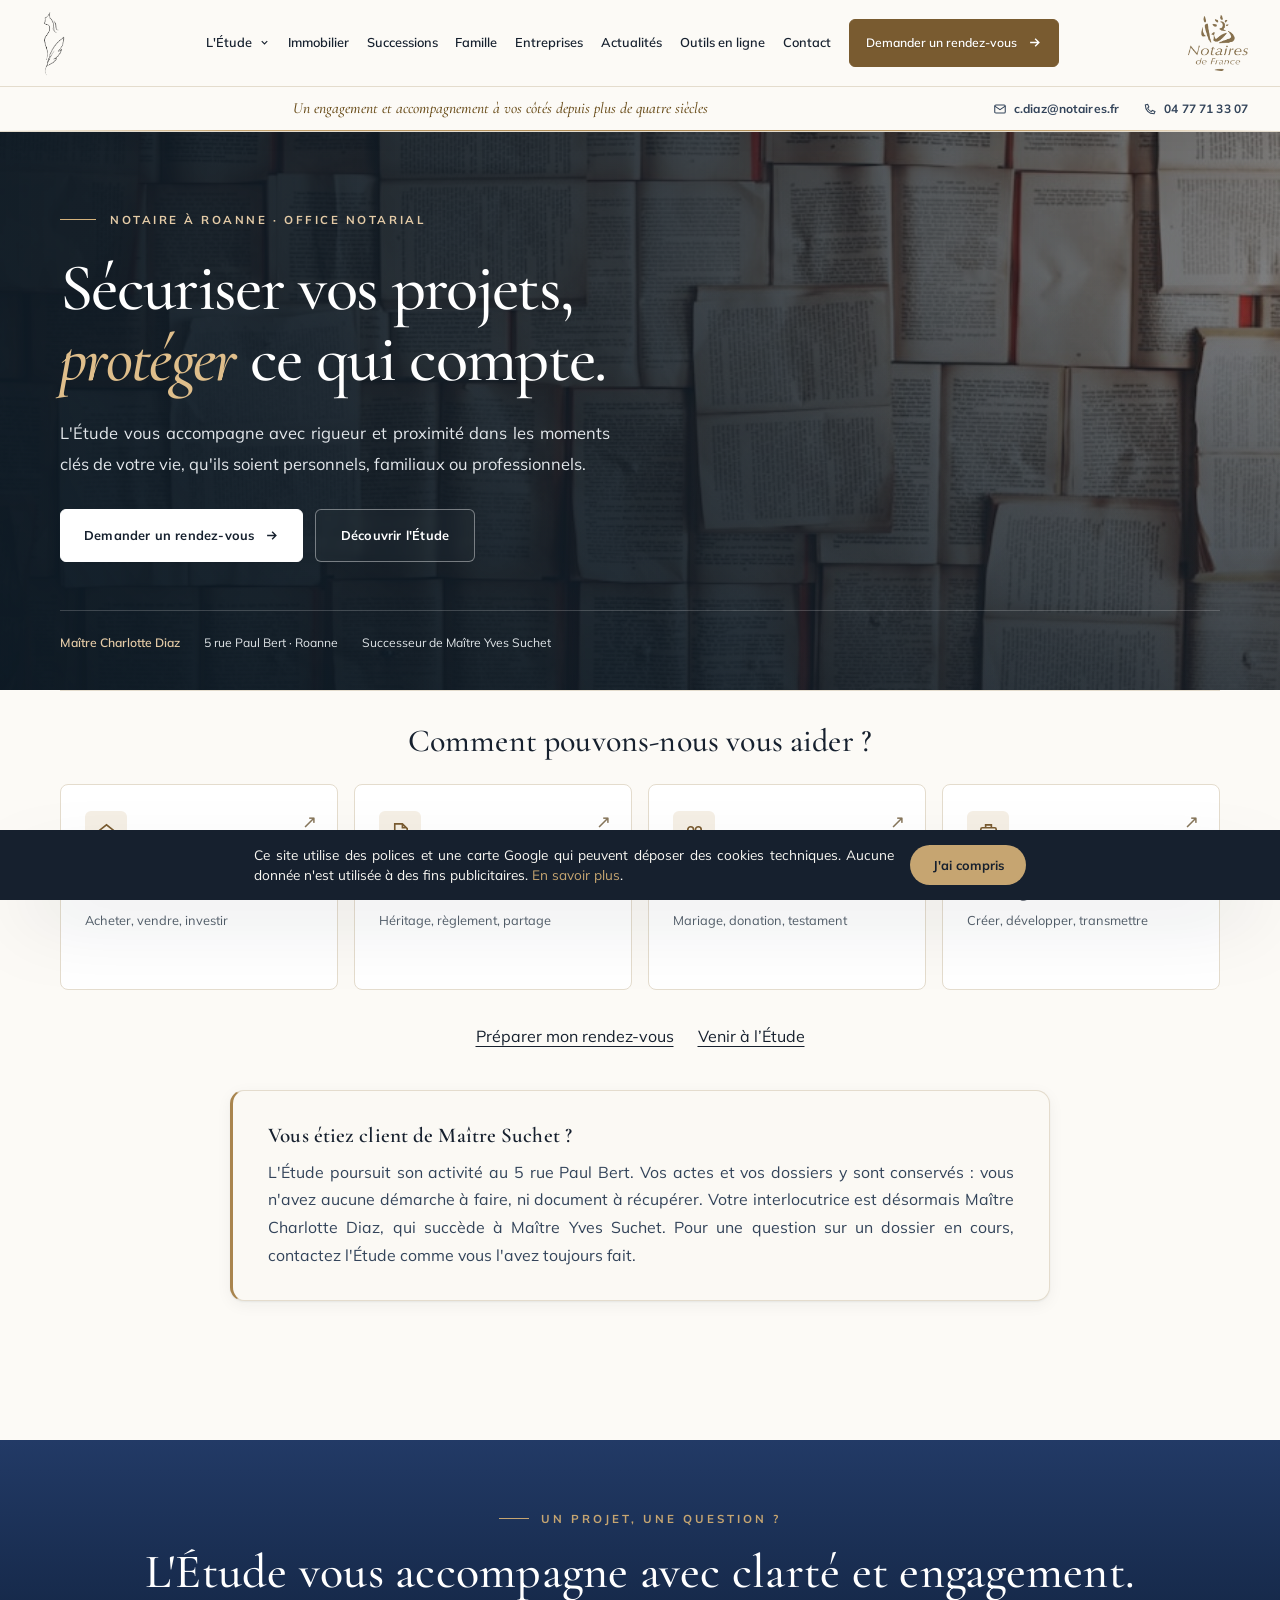
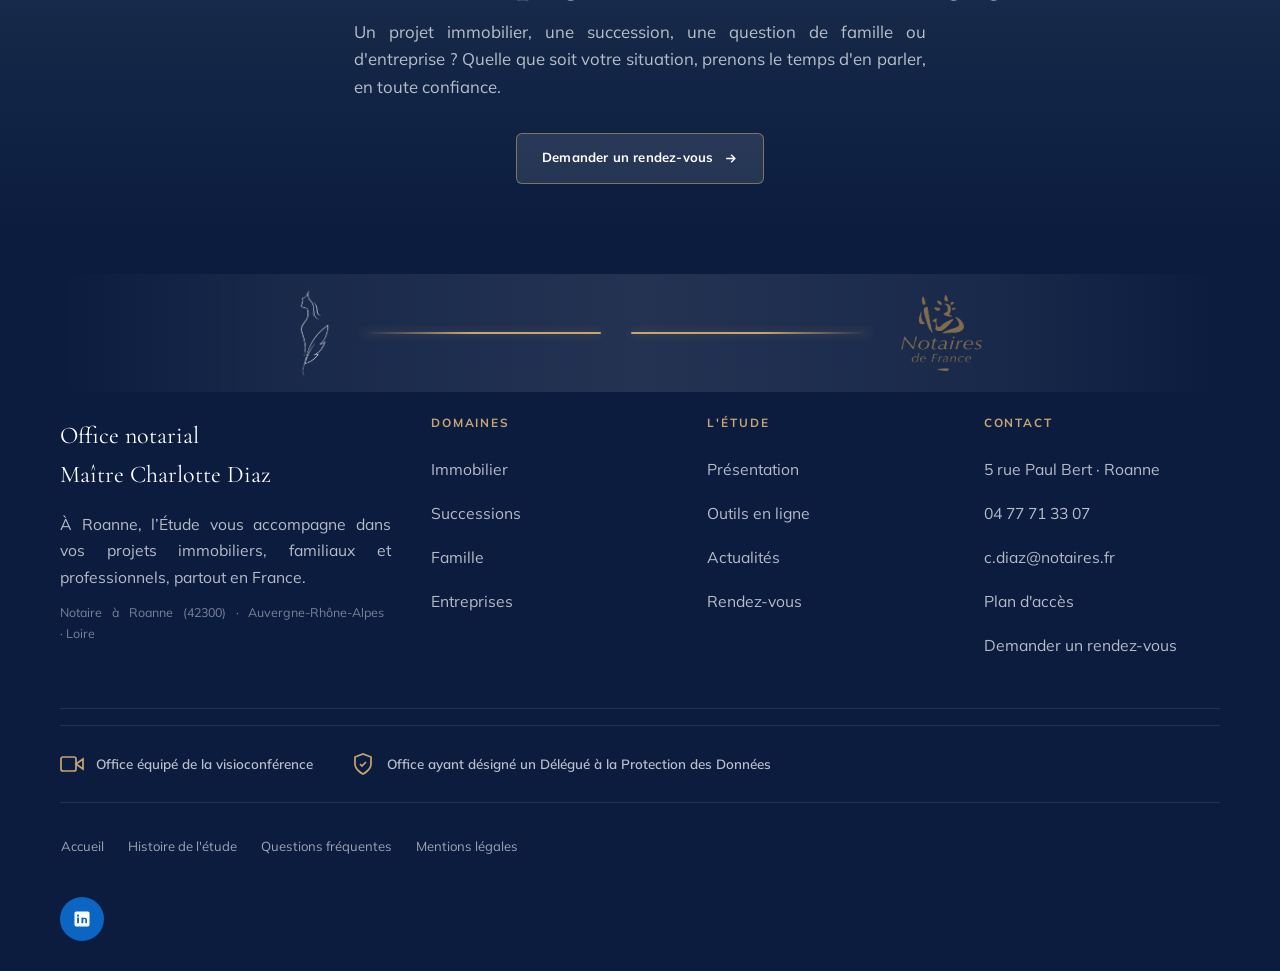
==== index.html @ 973751e7 "Referencement : titres, descriptions et grands titres orientes « notaire a Roanne » Valide par Charl" ====
<!DOCTYPE html>
<html lang="fr">
<head>
<meta charset="UTF-8">
<script>
/* Si la page s'ouvre avec une ancre (#immobilier, #histoire...), on la met de côté
   AVANT que le navigateur ne saute de lui-même vers la section — ce saut cachait le
   bandeau-titre, surtout sur téléphone. Le grand script en bas de page la récupère
   dans window.vueDemandee et affiche le bon onglet, en haut de page. */
if(location.hash&&location.hash.length>1){
  window.vueDemandee=location.hash.replace('#','');
  history.replaceState(null,'',location.pathname+location.search);
}
</script>
<meta name="viewport" content="width=device-width, initial-scale=1.0">
<title>Notaire à Roanne (42) — Me Charlotte Diaz, successeur de Me Yves Suchet</title>
<meta name="description" content="Notaire à Roanne (42300), Maître Charlotte Diaz succède à Maître Yves Suchet au 5 rue Paul Bert : immobilier, successions, donations, famille et entreprises.">
<!-- La balise "keywords" a été retirée le 09/09/2026 (recommandation de l'audit) :
     Google l'ignore depuis 2009, elle ne servait à rien et affichait publiquement
     la liste des mots-clés visés. Le vrai référencement passe par le titre,
     la description et le texte de la page — qui sont déjà en place. -->

<!-- ══════════════════════════════════════════════════════════════════
     ADRESSE OFFICIELLE DE LA PAGE  ·  À METTRE À JOUR LE JOUR J

     Ces trois lignes disent à Google et aux réseaux sociaux :
     « la vraie adresse de ce site, c'est celle-ci ».
     Aujourd'hui c'est l'adresse provisoire en .vercel.app.
     👉 LE JOUR DE LA NOMINATION : remplacer les 3 adresses ci-dessous
        par le domaine définitif (ex. https://diaz-roanne.notaires.fr/),
        ainsi que le champ "url" de la fiche technique plus bas.
     ══════════════════════════════════════════════════════════════════ -->
<link rel="canonical" href="https://etude-charlotte-diaz.vercel.app/">
<meta property="og:url" content="https://etude-charlotte-diaz.vercel.app/">
<meta property="og:image" content="https://etude-charlotte-diaz.vercel.app/assets/partage.jpg">
<meta property="og:image:width" content="1200">
<meta property="og:image:height" content="630">
<meta property="og:image:alt" content="Étude notariale Charlotte Diaz — Notaire à Roanne">
<meta property="og:site_name" content="Étude Notariale Charlotte Diaz — Roanne">
<meta property="og:locale" content="fr_FR">
<meta name="twitter:card" content="summary_large_image">
<!-- ══════════════════════════════════════════════════════════════════
     INTERRUPTEUR GOOGLE  ·  état actuel : OUVERT (visible sur Google depuis le 17/10/2026)

     "noindex, nofollow" = le site est INVISIBLE sur Google.
                           Seules les personnes à qui Charlotte envoie
                           le lien peuvent le voir. C'est le réglage
                           pendant la phase de relecture.

     "index, follow"     = le site est VISIBLE sur Google.
                           👉 Réglage en place depuis le 17/10/2026.

     Voir la marche à suivre complète dans JOUR_J.md
     ══════════════════════════════════════════════════════════════════ -->
<meta name="robots" content="index, follow">
<meta property="og:title" content="Notaire à Roanne (42) — Me Charlotte Diaz, successeur de Me Yves Suchet">
<meta property="og:description" content="Notaire à Roanne, en Auvergne-Rhône-Alpes : achat et vente immobilière, règlement de succession, donation, testament, entreprise. Maître Charlotte Diaz succède à Maître Yves Suchet — l'étude poursuit son activité au 5 rue Paul Bert.">
<meta property="og:type" content="website">
<script type="application/ld+json">
{
  "@context": "https://schema.org",
  "@type": "Notary",
  "name": "SELAS Charlotte DIAZ Notaire",
  "alternateName": ["Étude Notariale Charlotte Diaz", "Étude de Maître Yves Suchet", "Office notarial Suchet", "Étude Suchet — Roanne"],
  "description": "Étude notariale à Roanne (Loire). Maître Charlotte Diaz succède à Maître Yves Suchet à la tête de l'office du 5 rue Paul Bert. Immobilier, successions, droit de la famille et des entreprises, à Roanne, dans le Roannais et à Saint-Germain-Lespinasse.",
  "url": "https://etude-charlotte-diaz.vercel.app/",
  "image": "https://etude-charlotte-diaz.vercel.app/assets/partage.jpg",
  "telephone": "+33477713307",
  "email": "c.diaz@notaires.fr",
  "address": {
    "@type": "PostalAddress",
    "streetAddress": "5 rue Paul Bert",
    "addressLocality": "Roanne",
    "postalCode": "42300",
    "addressRegion": "Auvergne-Rhône-Alpes",
    "addressCountry": "FR"
  },
  "geo": {
    "@type": "GeoCoordinates",
    "latitude": 46.0343,
    "longitude": 4.0701
  },
  "openingHoursSpecification": [
    {
      "@type": "OpeningHoursSpecification",
      "dayOfWeek": ["Monday","Tuesday","Wednesday","Thursday","Friday"],
      "opens": "10:00",
      "closes": "12:00"
    },
    {
      "@type": "OpeningHoursSpecification",
      "dayOfWeek": ["Monday","Tuesday","Wednesday","Thursday","Friday"],
      "opens": "14:00",
      "closes": "17:00"
    }
  ],
  "areaServed": ["Roanne", "Roannais", "Riorges", "Mably", "Le Coteau", "Villerest", "Saint-Germain-Lespinasse", "Loire", "Auvergne-Rhône-Alpes"],
  "priceRange": "€€"
}
</script>
<!-- Favicon : la plume de l'Étude dans l'onglet du navigateur (22/07/2026) -->
<link rel="icon" type="image/png" href="assets/favicon-plume.png">
<link rel="apple-touch-icon" href="assets/favicon-plume.png">
<link rel="preconnect" href="https://fonts.googleapis.com">
<link rel="preconnect" href="https://fonts.gstatic.com" crossorigin="">
<link href="https://fonts.googleapis.com/css2?family=Cormorant+Garamond:ital,wght@0,400;0,500;0,600;0,700;1,400;1,700&family=Mulish:wght@400;500;600;700&family=Italianno&display=swap" rel="stylesheet">
<!-- 09/09/2026 : la graisse Mulish 300 (« très fine ») était téléchargée sans
     jamais être utilisée — retirée. À l'inverse, l'italique gras du Cormorant
     (1,700) était réclamé par la phrase d'accroche sous le menu sans être
     chargé : le navigateur le fabriquait grossièrement, il est maintenant vrai. -->
<link rel="stylesheet" href="assets/site.css">
<link rel="stylesheet" href="assets/experience.css">
<!-- Couche de finition « beauté » — ajoutée le 09/09/2026.
     Elle se charge en DERNIER : c'est donc elle qui a le dernier mot sur
     l'apparence. Pour tout annuler, il suffit de supprimer ces deux lignes. -->
<link rel="stylesheet" href="assets/beaute.css">
<script src="assets/experience.js" defer></script>
<script src="assets/beaute.js" defer></script>
<meta name="theme-color" content="#193444">
<link rel="stylesheet" href="assets/parcours.css"><script src="assets/contact.js" defer></script>
<link rel="stylesheet" href="assets/cookies.css">
<script src="assets/cookies.js" defer></script>
</head>
<body>
<a data-route="contenu" href="#contenu" class="skip-link">Aller au contenu</a>

<!-- ░░░ NAV ░░░ -->
<header class="nav" id="nav">
  <div class="nav-inner">
    <!-- Le bloc texte (Office notarial / Charlotte DIAZ / Successeur…) a été remplacé par
         le logo seul, à la demande de Charlotte (22/07/2026). Le nom apparaît désormais
         en grand sur la page d'accueil. Ancienne version : voir _archives/. -->
    <a data-route="accueil" href="#accueil" class="brand" id="brandBlock" aria-label="Accueil — Office notarial Charlotte Diaz">
      <div class="monogram monogram-solo"><img src="assets/logo-plume-traits.png" alt="Logo de l'Étude — Office notarial Charlotte Diaz"></div>
    </a>
    <nav class="links" id="links" aria-label="Navigation principale">
      <div class="nav-drop">
        <button type="button" class="nav-drop-trigger" aria-expanded="false" aria-controls="menu-etude">L'Étude
          <svg class="nav-drop-caret" viewBox="0 0 24 24" fill="none" stroke="currentColor" stroke-width="2.4"><path d="M6 9l6 6 6-6" /></svg>
        </button>
        <div class="nav-drop-menu" id="menu-etude">
          <a data-route="etude" href="#etude">Qui sommes-nous</a>
          <a data-route="histoire" href="#histoire">Histoire de l'étude</a>
        </div>
      </div>
      <a data-route="immobilier" href="immobilier/">Immobilier</a>
      <a data-route="successions" href="successions/">Successions</a>
      <a data-route="famille" href="famille/">Famille</a>
      <a data-route="entreprises" href="entreprises/">Entreprises</a>
      <a data-route="actualites" href="#actualites">Actualités</a>
      <a data-route="outils" href="#outils">Outils en ligne</a>
      <a data-route="contact" href="#contact">Contact</a>
      <a data-route="rdv" href="#rdv" class="btn btn-primary">Demander un rendez-vous
        <svg viewBox="0 0 24 24" fill="none" stroke="currentColor" stroke-width="2.2"><path d="M5 12h14M13 6l6 6-6 6" /></svg>
      </a>
    </nav>
    <div class="nav-logos-right">
      <img src="assets/logo-notaires-officiel.webp" alt="Notaires de France" class="nav-logo-reseau">
    </div>
    <button type="button" class="burger" id="burger" aria-label="Ouvrir le menu" aria-expanded="false" aria-controls="links"><span></span><span></span><span></span></button>
  </div>
  <div class="nav-bottomline">
    <div class="nav-subline">Un engagement et accompagnement à vos côtés depuis plus de quatre siècles</div>
    <div class="bcoord" id="bcoordLine">
      <a href="mailto:c.diaz@notaires.fr"><svg viewBox="0 0 24 24" fill="none" stroke="currentColor" stroke-width="1.8"><rect x="3" y="5" width="18" height="14" rx="2" /><path d="M3 7l9 6 9-6" /></svg>c.diaz@notaires.fr</a>
      <a href="tel:+33477713307"><svg viewBox="0 0 24 24" fill="none" stroke="currentColor" stroke-width="1.8"><path d="M4 5c0 9 6 15 15 15l1.5-3.5-4.5-2-2 2c-2.5-1.3-4.7-3.5-6-6l2-2-2-4.5z" /></svg>04 77 71 33 07</a>
    </div>
  </div>
</header>
<main id="contenu" tabindex="-1">
<noscript>
  <style>
    header.nav{position:relative}nav.links{position:static;visibility:visible;opacity:1;pointer-events:auto;max-height:none;flex-wrap:wrap;transform:none}
    .nav-inner{height:auto;flex-wrap:wrap}.nav-drop-menu,.nav-drop:hover .nav-drop-menu{display:block;position:static;max-height:none;visibility:visible;opacity:1;transform:none}
    .burger,.nav-drop-trigger,#formContact,#loadMap{display:none!important}.tab-dup{display:block!important}
    .hero{padding-top:48px}.noscript-note{padding:24px;text-align:center;background:#f6f1e8}
  </style>
  <p class="noscript-note">Pour nous écrire ou demander un rendez-vous, contactez l’Étude au <a href="tel:+33477713307">04 77 71 33 07</a> ou à <a href="mailto:c.diaz@notaires.fr">c.diaz@notaires.fr</a>. L’envoi du formulaire nécessite JavaScript.</p>
</noscript>

<!-- ░░░ HERO ░░░ -->
<section class="hero" id="accueil">
  <!-- Fond d'accueil : photo animée des archives (livres anciens), avec un lent zoom.
       Choisie par Charlotte le 20/09/2026, à la place de la vidéo « réunion entre
       partenaires » dont le contenu (un cadre trop moderne/coworking) ne collait pas
       avec l'esprit de l'étude. Les vidéos restent dans assets/, rien n'est perdu. -->
  <img class="hero-photo" src="assets/hist-archives.jpg" alt="" aria-hidden="true">
  <div class="hero-overlay"></div>
  <div class="wrap">
    <div class="hero-grid">
      <div class="hero-text">
        <h1 class="reveal d1"><span class="hero-kicker">Notaire à Roanne · Office notarial</span><span class="hero-slogan">Sécuriser vos projets,<br> <em>protéger</em> ce qui compte.</span></h1>
        <p class="lead reveal d2">L'Étude vous accompagne avec rigueur et proximité dans les moments clés de votre vie, qu'ils soient personnels, familiaux ou professionnels.</p>
        <div class="hero-cta reveal d3">
          <a data-route="rdv" href="#rdv" class="btn btn-primary">Demander un rendez-vous
            <svg viewBox="0 0 24 24" fill="none" stroke="currentColor" stroke-width="2.2"><path d="M5 12h14M13 6l6 6-6 6" /></svg>
          </a>
          <a data-route="etude" href="#etude" class="btn btn-light">Découvrir l'Étude</a>
        </div>
      </div>
    </div>
    <div class="hero-details">
      <div class="hero-location"><strong>Maître Charlotte Diaz</strong><span>5 rue Paul Bert · Roanne</span><span>Successeur de Maître Yves Suchet</span></div>
    </div>
  </div>
</section>

<!-- ░░░ QUICK HELP ░░░ -->
<section class="help" id="aide">
  <div class="wrap">

    <!-- Présentation en majesté (à la façon des confrères) — demandée par Charlotte le 22/07/2026 -->


    <!-- Message aux anciens clients de Maître Suchet.
         Texte validé mot pour mot par Charlotte le 09/09/2026 : il engage l'Étude
         sur la conservation des dossiers, il ne se modifie pas sans son accord.
         Placé juste sous « Successeur de Maître Yves Suchet », là où la question se pose. -->
    <div class="help-panel reveal">
      <div class="help-head">
        <h2>Comment pouvons-nous vous aider&#160;?</h2>
      </div>
      <div class="help-grid">
        <a data-route="immobilier" href="immobilier/" class="help-card">
          <div class="ic"><svg viewBox="0 0 24 24" fill="none" stroke="currentColor" stroke-width="1.7"><path d="M3 11l9-7 9 7" /><path d="M5 10v9h14v-9" /><path d="M10 19v-5h4v5" /></svg></div>
          <div class="hct">Immobilier</div>
          <div class="hcs">Acheter, vendre, investir</div>
        </a>
        <a data-route="successions" href="successions/" class="help-card">
          <div class="ic"><svg viewBox="0 0 24 24" fill="none" stroke="currentColor" stroke-width="1.7"><path d="M14 3v4h4M14 3l5 5v11H6V3z" /><path d="M9 13h6M9 16.5h6" /></svg></div>
          <div class="hct">Successions</div>
          <div class="hcs">Héritage, règlement, partage</div>
        </a>
        <a data-route="famille" href="famille/" class="help-card">
          <div class="ic"><svg viewBox="0 0 24 24" fill="none" stroke="currentColor" stroke-width="1.7"><circle cx="8" cy="9" r="3" /><circle cx="16" cy="9" r="3" /><path d="M2 20c0-3 2.5-5 6-5M22 20c0-3-2.5-5-6-5" /></svg></div>
          <div class="hct">Famille</div>
          <div class="hcs">Mariage, donation, testament</div>
        </a>
        <a data-route="entreprises" href="entreprises/" class="help-card muted">
          <div class="ic"><svg viewBox="0 0 24 24" fill="none" stroke="currentColor" stroke-width="1.7"><rect x="4" y="7" width="16" height="13" rx="1.5" /><path d="M9 7V4h6v3M4 12h16" /></svg></div>
          <div class="hct">Entreprises</div>
          <div class="hcs">Créer, développer, transmettre</div>
        </a>





      </div>
    <nav class="home-shortcuts" aria-label="Liens pratiques"><a data-route="outils" href="#outils">Préparer mon rendez-vous</a><a data-route="contact" href="#contact">Venir à l’Étude</a></nav></div><aside class="transmission reveal" aria-labelledby="transmission-titre">
      <h2 class="transmission-titre" id="transmission-titre">Vous étiez client de Maître Suchet&#160;?</h2>
      <p>L'Étude poursuit son activité au 5 rue Paul Bert. Vos actes et vos dossiers y sont conservés&#160;: vous n'avez aucune démarche à faire, ni document à récupérer. Votre interlocutrice est désormais Maître Charlotte Diaz, qui succède à Maître Yves Suchet. Pour une question sur un dossier en cours, contactez l'Étude comme vous l'avez toujours fait.</p>
    </aside>


  </div>
</section>

<!-- ░░░ L'ÉTUDE ░░░ -->
<section class="sec" id="etude">
  <div class="wrap">
    <div class="etude-grid">
      <h2 class="etude-title reveal" style="font-weight:700;margin-top:0;margin-bottom:1.8rem">Une étude à taille humaine, au service de vos projets de vie.</h2>
      <div class="etude-text reveal">
        <p><strong>Maître Charlotte Diaz</strong>, notaire, a d'abord exercé comme officier public au sud de Lyon, puis dans l'ouest lyonnais. La Loire, l'Ain et le Rhône relevant de la même Chambre interdépartementale des notaires, c'est dans un véritable esprit de continuité qu'elle poursuit aujourd'hui son parcours au cœur du Roannais. Forte de ces expériences au sein d'études solidement implantées en Auvergne-Rhône-Alpes, elle en retire aujourd'hui une connaissance fine des pratiques notariales et du territoire.</p>
        <p>Le notariat est, pour Maître Diaz, une histoire de famille. Elle a grandi au contact de cet univers, où le sens du service public et la rigueur du droit se transmettent de génération en génération. Un héritage personnel qui fait écho à celui de cette Étude de Roanne, elle aussi confiée de notaire en notaire au fil des siècles : deux histoires de transmission qui se rejoignent aujourd'hui.</p>
        <p>Entourée de partenaires fidèles, elle poursuit l'engagement de ses prédécesseurs dans le même esprit de proximité, de confiance et de service.</p>
        <p>Ensemble, nous accompagnons particuliers et professionnels dans tous leurs projets. Un conseil clair et accessible, dès les premières questions. Officier public et ministériel, votre notaire authentifie vos actes, vous conseille en toute impartialité et sécurise juridiquement vos décisions les plus importantes&#160;: l'achat ou la vente d'un logement à Roanne, à Saint-Germain-l'Espinasse, en Auvergne-Rhône-Alpes ou partout en France, la transmission d'un patrimoine, la protection de vos proches.</p>
        <p style="font-family:'Italianno',cursive;font-size:2.8rem;color:var(--brass-deep);-webkit-text-stroke:.8px var(--brass-deep);margin:4.5rem 0 -1.2rem;display:block">Nos valeurs</p>
        <div class="values">
          <div class="value"><div class="vt"><span class="vn">01</span> Rigueur</div><p>Une analyse juridique précise.</p></div>
          <div class="value"><div class="vt"><span class="vn">02</span> Proximité</div><p>Une relation de confiance, accessible et disponible.</p></div>
          <div class="value"><div class="vt"><span class="vn">03</span> Pédagogie</div><p>Des explications claires pour décider en confiance.</p></div>
          <div class="value"><div class="vt"><span class="vn">04</span> Confidentialité</div><p>Le secret professionnel et la protection de vos données.</p></div>
          <div class="value"><div class="vt"><span class="vn">05</span> Expertise</div><p>Une maîtrise pointue du droit, mise au service de chacun de vos projets.</p></div>
          <div class="value"><div class="vt"><span class="vn">06</span> Réactivité</div><p>Une réponse rapide et un suivi attentif de votre dossier.</p></div>
        </div>
      </div>
      <div class="etude-col">
      <figure class="etude-photo reveal d2">
        <img src="assets/roanne-eglise-saint-etienne.jpg" width="1212" height="1088" loading="lazy" alt="L'église Saint-Étienne de Roanne, à quelques pas de l'Étude">
      </figure>
      <div class="etude-aside reveal d3">
        <div class="fact">
          <div class="fi"><svg viewBox="0 0 24 24" fill="none" stroke="currentColor" stroke-width="1.7"><path d="M12 21s-7-5.2-7-11a7 7 0 1114 0c0 5.8-7 11-7 11z" /><circle cx="12" cy="10" r="2.5" /></svg></div>
          <div><div class="fl">Adresse</div><div class="fv">5 rue Paul Bert<br><span style="font-size:.8rem;color:var(--ink-soft)">42300 Roanne</span></div></div>
        </div>
        <div class="fact">
          <div class="fi"><svg viewBox="0 0 24 24" fill="none" stroke="currentColor" stroke-width="1.7"><path d="M4 5c0 9 6 15 15 15l1.5-3.5-4.5-2-2 2c-2.5-1.3-4.7-3.5-6-6l2-2-2-4.5z" /></svg></div>
          <div><div class="fl">Téléphone</div><div class="fv">04 77 71 33 07</div></div>
        </div>
        <div class="fact">
          <div class="fi"><svg viewBox="0 0 24 24" fill="none" stroke="currentColor" stroke-width="1.7"><rect x="3" y="5" width="18" height="14" rx="2" /><path d="M3 7l9 6 9-6" /></svg></div>
          <div><div class="fl">E-mail</div><div class="fv">c.diaz@notaires.fr</div></div>
        </div>
        <div class="fact">
          <div class="fi"><svg viewBox="0 0 24 24" fill="none" stroke="currentColor" stroke-width="1.7"><circle cx="12" cy="12" r="9" /><path d="M12 7v5l3 3" /></svg></div>
          <!-- Horaires arrêtés par Charlotte le 11/08/2026 (voir JOUR_J.md).
               Reportés ici le 09/09/2026 : le site affichait encore 9h-18h,
               ce que l'audit avait signalé en rouge. La même version doit
               figurer sur la fiche Google et dans l'annuaire notaires.fr. -->
          <div><div class="fl">Accueil téléphonique</div><div class="fv">Du lundi au vendredi<br>10h – 12h et 14h – 17h</div></div>
        </div>
        <a data-route="rdv" href="#rdv" class="btn btn-primary btn-full" style="margin-top:1.1rem">Demander un rendez-vous</a>
      </div>
      <figure class="etude-photo reveal d3">
        <img src="assets/saint-germain-village.jpg" width="884" height="576" loading="lazy" alt="Le village de Saint-Germain-l'Espinasse, où l'Étude dispose d'un bureau annexe">
      </figure>
      </div>
    </div>
  </div>
</section>

<!-- ░░░ IMMOBILIER-PROMOTION ░░░ -->


<!-- ░░░ SUCCESSIONS ░░░ -->


<!-- ░░░ FAMILLE ░░░ -->


<!-- ░░░ ENTREPRISES ░░░ -->


<!-- ░░░ HISTOIRE DE L'ÉTUDE ░░░ -->
<section class="sec dark" id="histoire" style="overflow:hidden">
  <!-- Filigrane décoratif : version WebP allégée (112 Ko au lieu de 453 Ko).
       Affiché à 5 % d'opacité, la différence est invisible. -->
  <img loading="lazy" decoding="async" src="assets/logo-plume-transparent.webp" width="700" height="700" alt="" aria-hidden="true" class="hist-watermark">
  <div class="wrap">
    <div class="sec-head center reveal">
      <div class="eyebrow tab-dup" style="font-size:1.05rem;letter-spacing:.16em">Histoire de l'étude</div>
      <h2 class="tab-dup">Plus de quatre siècles de mémoire</h2>
      <p>Depuis plus de quatre siècles, l'Étude est au cœur de la vie des familles du Roannais. Ses archives, dont certaines sont antérieures à la Révolution française, témoignent de cette fidélité qui se transmet de génération en génération.</p>
    </div>

    <!-- ░░░ BANDEAU DES ARCHIVES DE 1595 ░░░ (ajouté le 09/09/2026)
         Une bande pleine largeur, un vieux registre en fond, la date en grand.
         Le fond est une photo déjà présente dans assets/ : rien de nouveau à télécharger.
         Pour retirer ce bandeau : supprimer le bloc <div class="archives-band">…</div>. -->
    <div class="archives-band">
      <img loading="lazy" decoding="async" src="assets/hist-archives-new1.jpg" alt="" aria-hidden="true">
      <div class="archives-inner">
        <p class="archives-date">1595</p>
        <div class="archives-filet" aria-hidden="true"></div>
        <p class="archives-txt">Les plus anciennes minutes conservées par l'Étude.
          <span class="archives-src">Archives de l'Étude · Roanne</span>
        </p>
      </div>
    </div>

    <!-- ░░░ LES TROIS CHIFFRES ░░░ (ajouté le 09/09/2026)
         Ils défilent de zéro jusqu'à leur valeur quand on arrive dessus.
         La valeur est écrite dans data-valeur="…" — c'est le seul endroit à
         changer si un chiffre doit être corrigé. Le texte visible sert de
         secours si le script ne se lance pas. -->
    <div class="chiffres">
      <div class="chiffre">
        <span class="chiffre-nb" data-valeur="1595">1595</span>
        <span class="chiffre-lb">Les plus anciennes<br>minutes conservées</span>
      </div>
      <div class="chiffre">
        <span class="chiffre-nb" data-valeur="431">431</span>
        <span class="chiffre-lb">Années de mémoire<br>notariale</span>
      </div>
      <div class="chiffre">
        <span class="chiffre-nb" data-valeur="1987">1987</span>
        <span class="chiffre-lb">La réunion des<br>deux études</span>
      </div>
    </div>


    <div class="hist-intro reveal">
      <div class="hist-text">
        <p class="pull">Cette étude notariale est l'héritière d'une longue tradition, enracinée dans son territoire depuis plus de quatre siècles.</p>
        <p>Issue de la transmission et du regroupement de plusieurs offices, elle conserve des archives — provenant notamment de Saint-Germain-l'Espinasse — dont certaines remontent à une époque antérieure à la Révolution française. À travers ces actes se dessinent plusieurs siècles de vie locale, de patrimoine familial et de développement économique du territoire.</p>
        <p>Forte de cet héritage, l'Étude poursuit son activité dans le même esprit de proximité, de confiance et de service, consciente d'être dépositaire d'une mémoire qui dépasse largement une seule génération.</p>
      </div>
      <figure class="hist-img"><img loading="lazy" decoding="async" src="assets/hist-archives-new1.jpg" alt="Registre manuscrit du XIXe siècle, archives notariales"></figure>
    </div>


    <!-- Images d'époque -->
    <div class="hist-vignette reveal">
      <figure><img loading="lazy" decoding="async" src="assets/hist-plume.jpg" alt="La rédaction d'un acte notarié à la plume"></figure>
    </div>


    <div class="sec-head center reveal" style="margin:0 auto 2rem">
      <h2 style="font-size:clamp(1.6rem,3vw,2.2rem)">Une lignée de notaires, de l'Ancien Régime à aujourd'hui</h2>
      <p>L'Étude d'aujourd'hui est née de la réunion de deux études&#160;: celle de Roanne et celle de Saint-Germain-l'Espinasse. Chaque lignée se lit de haut en bas, jusqu'à leur réunion en 1987.</p>
    </div>

    <div class="era era-ancien reveal">
      <div class="era-head"><span class="ribbon">L'étude de Roanne</span><span class="era-line"></span><span class="era-span">1595 – 1986</span></div>
      <div class="heritage">
        <div class="her-item"><div class="her-year">1595</div><div class="her-card"><h3>Mes Duvergier</h3><p>1595 – 1770 · Quatre générations de notaires. Les plus anciennes minutes conservées par l'étude.</p></div></div>
        <div class="her-item"><div class="her-year">1742</div><div class="her-card"><h3>Mes Auclerc</h3><p>1742 – 1804 · De Me Jean-Marie à Me Jean-Simon Auclerc.</p></div></div>
        <div class="her-item"><div class="her-year">1758</div><div class="her-card"><h3>Me Morillon</h3><p>1758 – 1829</p></div></div>
        <div class="her-item"><div class="her-year">1766</div><div class="her-card"><h3>Mes Geoffroy</h3><p>1766 – 1860 · De Me Geoffroy à Me Antoine Geoffroy.</p></div></div>
        <div class="her-item"><div class="her-year">1861</div><div class="her-card"><h3>Me Jean-Gabriel-Eugène Dusauzey</h3><p>1861 – 1881</p></div></div>
        <div class="her-item"><div class="her-year">1881</div><div class="her-card"><h3>Me Claude-Julien Matray</h3><p>1881 – 1901</p></div></div>
        <div class="her-item"><div class="her-year">1901</div><div class="her-card"><h3>Me Georges-Claude-Eugène Desmurger</h3><p>1901 – 1912</p></div></div>
        <div class="her-item"><div class="her-year">1912</div><div class="her-card"><h3>Me Jean-Marie Ferrier</h3><p>1912 – 1952 · Quarante ans à la tête de l'étude.</p></div></div>
        <div class="her-item"><div class="her-year">1952</div><div class="her-card"><h3>Me Jacques Ferrier</h3><p>1952 – 1986 · Dernier notaire de la lignée roannaise avant la réunion des deux études.</p></div></div>
      </div>
      <p style="font-family:var(--serif);font-style:italic;font-size:.98rem;color:rgba(255,255,255,.6);margin:.9rem 0 0">Sous l'Ancien Régime, plusieurs notaires exerçaient en même temps à Roanne. Puis, de 1861 à 1986, les dates se suivent sans interruption&#160;: chaque notaire succède au précédent, l'année même de son départ.</p>
    </div>

    <div class="era era-revo reveal">
      <div class="era-head"><span class="ribbon">L'étude de Saint-Germain-l'Espinasse</span><span class="era-line"></span><span class="era-span">1670 – 1987</span></div>
      <div class="heritage">
        <div class="her-item"><div class="her-year">1670</div><div class="her-card"><h3>Me Jean-Marie Duvernay</h3><p>1670 – 1684</p></div></div>
        <div class="her-item"><div class="her-year">1752</div><div class="her-card"><h3>Me Sébastien Chapuizet</h3><p>1752 – 1773</p></div></div>
        <div class="her-item"><div class="her-year">1773</div><div class="her-card"><h3>Me Gilbert Bilhaud</h3><p>1773 – 1810</p></div></div>
        <div class="her-item"><div class="her-year">1780</div><div class="her-card"><h3>Me Louis Nepveu</h3><p>1780 – 1805 (an XIII)</p></div></div>
        <div class="her-item"><div class="her-year">1872</div><div class="her-card"><h3>Me Paul Verchère</h3><p>1872 – 1916</p></div></div>
        <div class="her-item"><div class="her-year">1922</div><div class="her-card"><h3>Me Clément Suchet</h3><p>1922 – 1954</p></div></div>
        <div class="her-item"><div class="her-year">1954</div><div class="her-card"><h3>Me Albert Suchet</h3><p>1954 – 1987 · Dernier notaire de Saint-Germain-l'Espinasse avant la réunion des deux études.</p></div></div>
      </div>
    </div>

    <div class="era era-now reveal">
      <div class="era-head"><span class="ribbon">1987 — Les deux études se réunissent</span><span class="era-line"></span><span class="era-span">1987 – aujourd'hui</span></div>
      <div class="heritage">
        <div class="her-item"><div class="her-year">1987</div><div class="her-card"><h3>Me Yves Suchet</h3><p>1987 – 2023 · Il réunit les deux lignées au 5 rue Paul Bert, à Roanne, et conduit l'étude pendant plus de trente ans.</p></div></div>
      </div>
      <p style="font-family:var(--serif);font-style:italic;font-size:.98rem;color:rgba(255,255,255,.6);margin:.9rem 0 0">Aujourd'hui, Maître Charlotte Diaz succède à Maître Yves Suchet après une période de suppléance assurée par Maître Pascale Suchet.</p>
    </div>

    <p class="reveal" style="color:var(--brass-deep);font-style:italic;font-size:1.05rem;max-width:680px;margin:3rem auto 2rem;text-align:center">L'Étude conserve également les minutes de Mes Deveaulx, Gagnier, Moulin, Royer, Thévenard, Coton, Plassier, Namur et Vialon.</p>

    <!-- ░░░ LA PHRASE MANUSCRITE ░░░ (ajoutée le 09/09/2026)
         Une seule phrase, écrite à la plume, au milieu de beaucoup de vide.
         C'est le silence autour qui la rend belle — ne pas la rallonger.
         Le texte est repris mot pour mot du paragraphe d'introduction. -->
    <div class="manuscrit">
      <p>Dépositaire d'une mémoire<br>qui dépasse une seule génération.</p>
      <span class="manuscrit-signe">L'Étude — depuis 1595</span>
    </div>

    <div class="hist-fusion reveal" style="margin-top:3.2rem">
      <h3>Ancrée dans l'histoire, tournée vers l'avenir</h3>
      <p style="color:var(--ink-soft);line-height:1.75;margin:0">Forte de ses racines, l'Étude se dote des outils d'aujourd'hui. Acte authentique électronique, visioconférence, signature à distance&#160;: le numérique fait désormais partie intégrante du service notarial. Finie la liasse de documents à parapher un à un — un acte se finalise maintenant en quelques minutes, sur tablette, dans un cadre juridiquement sécurisé.</p>
      <p style="color:var(--ink-soft);line-height:1.75;margin:1rem 0 0">Que vous soyez en déplacement, à l'étranger ou empêché, il vous est possible de signer une procuration ou de faire aboutir un dossier à distance, sans vous déplacer. Votre notaire reste accessible, quelles que soient les circonstances.</p>
    </div>
  </div>
</section>

<!-- ░░░ ACTUALITÉS ░░░ -->
<section class="sec alt" id="actualites">
  <div class="wrap">
    <div class="ornament" aria-hidden="true">❦</div>
    <div class="sec-head center reveal">
      <div class="eyebrow tab-dup">Actualités</div>
      <h2 class="tab-dup">Informations &amp; vie de l'Étude</h2>
      <p>Évolutions législatives, conseils pratiques et nouvelles de l'Étude.</p>
    </div>
    <div class="news-grid">
      <a class="news-card reveal d1" href="https://cin-lyon.notaires.fr/blog/conjoncture-immobiliere-septembre-2026/" target="_blank" rel="noopener">
        <div class="news-top"><img loading="lazy" decoding="async" src="assets/actu-conjoncture.webp" width="800" height="534" alt="Roanne et son pont sur la Loire"></div>
        <div class="news-body">
          <div class="news-cat">Immobilier · Conjoncture</div>
          <h3>Conjoncture immobilière&#160;: les prix de septembre 2026</h3>
          <p>Les prix médians au m² dans l’Ain, le Rhône et la Loire — appartements neufs et anciens, maisons anciennes — arrêtés au 30&#160;juin 2026.</p>
          <div class="news-date"><svg viewBox="0 0 24 24" fill="none" stroke="currentColor" stroke-width="2" style="width:14px;height:14px"><rect x="3" y="5" width="18" height="16" rx="2" /><path d="M3 9h18M8 3v4M16 3v4" /></svg> <time datetime="2026-09-07">7 septembre 2026</time><span class="news-sep" aria-hidden="true">·</span><span class="news-lire">Lire l’article</span></div>
        </div>
      </a>
      <a class="news-card reveal d2" href="https://cin-lyon.notaires.fr/blog/baux-commerciaux-les-nouveautes-de-la-loi-n-2026-403-du-26-mai-2026-de-simplification-de-la-vie-economique-sve/" target="_blank" rel="noopener">
        <div class="news-top"><img loading="lazy" decoding="async" src="assets/actu-baux-commerciaux.webp" width="800" height="534" alt="Poignée de main lors d’un accord professionnel"></div>
        <div class="news-body">
          <div class="news-cat">Entreprise · Actualité juridique</div>
          <h3>Baux commerciaux&#160;: ce que change la loi de simplification</h3>
          <p>La loi n°&#160;2026-403 du 26&#160;mai 2026 allège les contraintes administratives des entreprises. Ce qu’elle modifie pour les baux commerciaux.</p>
          <div class="news-date"><svg viewBox="0 0 24 24" fill="none" stroke="currentColor" stroke-width="2" style="width:14px;height:14px"><rect x="3" y="5" width="18" height="16" rx="2" /><path d="M3 9h18M8 3v4M16 3v4" /></svg> <time datetime="2026-08-17">17 août 2026</time><span class="news-sep" aria-hidden="true">·</span><span class="news-lire">Lire l’article</span></div>
        </div>
      </a>
      <a class="news-card reveal d2" href="https://cin-lyon.notaires.fr/blog/creer-developper-ou-transmettre-une-entreprise-demande-de-choisir-le-bon-initeraire/" target="_blank" rel="noopener">
        <div class="news-top"><img loading="lazy" decoding="async" src="assets/actu-entreprise.webp" width="800" height="534" alt="Travail sur un projet d’entreprise"></div>
        <div class="news-body">
          <div class="news-cat">Entreprise</div>
          <h3>Créer, développer ou transmettre une entreprise</h3>
          <p>Bien choisir son itinéraire à chaque étape de la vie de l'entreprise&#160;: les repères de votre notaire.</p>
          <div class="news-date"><svg viewBox="0 0 24 24" fill="none" stroke="currentColor" stroke-width="2" style="width:14px;height:14px"><rect x="3" y="5" width="18" height="16" rx="2" /><path d="M3 9h18M8 3v4M16 3v4" /></svg> <time datetime="2026-07-09">9 juillet 2026</time><span class="news-sep" aria-hidden="true">·</span><span class="news-lire">Lire l’article</span></div>
        </div>
      </a>
      <a class="news-card reveal d3" href="https://cin-lyon.notaires.fr/blog/succession-le-conseil-constitutionnel-censure-en-partie-la-loi-encadrant-les-frais-bancaires/" target="_blank" rel="noopener">
        <div class="news-top"><img loading="lazy" decoding="async" src="assets/actu-succession.webp" width="800" height="534" alt="Statuette de la justice posée sur un dossier"></div>
        <div class="news-body">
          <div class="news-cat">Succession · Actualité juridique</div>
          <h3>Succession&#160;: ce qui change sur les frais bancaires</h3>
          <p>Le Conseil constitutionnel censure en partie la loi encadrant les frais bancaires après un décès. L'essentiel à retenir.</p>
          <div class="news-date"><svg viewBox="0 0 24 24" fill="none" stroke="currentColor" stroke-width="2" style="width:14px;height:14px"><rect x="3" y="5" width="18" height="16" rx="2" /><path d="M3 9h18M8 3v4M16 3v4" /></svg> <time datetime="2026-06-29">29 juin 2026</time><span class="news-sep" aria-hidden="true">·</span><span class="news-lire">Lire l’article</span></div>
        </div>
      </a>
      <a class="news-card reveal d1" href="https://www.notaires.fr/fr/actualites/les-grandes-histoires-meritent-detre-protegees" target="_blank" rel="noopener">
        <div class="news-top"><img loading="lazy" decoding="async" src="assets/actu-famille.webp" width="800" height="534" alt="Une famille réunie face au coucher de soleil"></div>
        <div class="news-body">
          <div class="news-cat">Famille</div>
          <h3>Union&#160;: petit ou grand, l'amour mérite de grands actes</h3>
          <p>Mariage, PACS, protection de l'autre&#160;: pourquoi et comment sécuriser votre vie à deux, par les Notaires de France.</p>
          <div class="news-date"><svg viewBox="0 0 24 24" fill="none" stroke="currentColor" stroke-width="2" style="width:14px;height:14px"><rect x="3" y="5" width="18" height="16" rx="2" /><path d="M3 9h18M8 3v4M16 3v4" /></svg> <time datetime="2026-06-18">18 juin 2026</time><span class="news-sep" aria-hidden="true">·</span><span class="news-lire">Lire l’article</span></div>
        </div>
      </a>
      <a class="news-card reveal d2" href="https://www.notaires.fr/fr/actualites/loi-de-finances-ce-qui-change-en-2026" target="_blank" rel="noopener">
        <div class="news-top"><img loading="lazy" decoding="async" src="assets/actu-fiscalite.webp" width="800" height="534" alt="Signature d’un document"></div>
        <div class="news-body">
          <div class="news-cat">Fiscalité</div>
          <h3>Loi de finances&#160;: ce qui change en 2026</h3>
          <p>Les principales évolutions fiscales de l'année qui concernent votre patrimoine, l'immobilier et la transmission.</p>
          <div class="news-date"><svg viewBox="0 0 24 24" fill="none" stroke="currentColor" stroke-width="2" style="width:14px;height:14px"><rect x="3" y="5" width="18" height="16" rx="2" /><path d="M3 9h18M8 3v4M16 3v4" /></svg> <time datetime="2026-02-24">24 février 2026</time><span class="news-sep" aria-hidden="true">·</span><span class="news-lire">Lire l’article</span></div>
        </div>
      </a>
    </div>
    <div class="reveal" style="text-align:center;margin-top:2.4rem">
      <a href="https://cin-lyon.notaires.fr/actualites/" target="_blank" rel="noopener" class="btn btn-ghost">Toutes les actualités des notaires Ain–Loire–Rhône
        <svg viewBox="0 0 24 24" fill="none" stroke="currentColor" stroke-width="2.2"><path d="M5 12h14M13 6l6 6-6 6" /></svg>
      </a>
    </div>
  </div>
</section>

<!-- ░░░ FAQ ░░░ -->
<section class="sec" id="faq">
  <div class="wrap">
    <div class="ornament" aria-hidden="true">❦</div>
    <div class="faq-wrap">
      <div class="faq-aside reveal">
        <div class="eyebrow">Questions fréquentes</div>
        <h2>Vos questions,<br>nos réponses</h2>
        <p>Les réponses claires aux interrogations les plus courantes, classées par domaine. Une question plus précise&#160;? Nous y répondons avec plaisir.</p>
        <a data-route="rdv" href="#rdv" class="btn btn-primary">Poser ma question
          <svg viewBox="0 0 24 24" fill="none" stroke="currentColor" stroke-width="2.2"><path d="M5 12h14M13 6l6 6-6 6" /></svg>
        </a>
      </div>
      <div class="faq reveal d2">
        <div class="faq-group">Général</div>
        <div class="faq-item">
          <button class="faq-q">Le recours au notaire est-il toujours obligatoire&#160;?<span class="pm"><svg viewBox="0 0 24 24" fill="none" stroke="currentColor" stroke-width="2"><path d="M12 5v14M5 12h14" /></svg></span></button>
          <div class="faq-a"><div class="faq-a-inner">Il est obligatoire pour tout acte portant sur un bien immobilier (vente, donation), un contrat de mariage, ou une succession comprenant un bien ou un testament. Dans les autres cas, il reste fortement conseillé pour sécuriser juridiquement votre décision.</div></div>
        </div>
        <div class="faq-item">
          <button class="faq-q">Comment sont fixés les frais de notaire&#160;?<span class="pm"><svg viewBox="0 0 24 24" fill="none" stroke="currentColor" stroke-width="2"><path d="M12 5v14M5 12h14" /></svg></span></button>
          <div class="faq-a"><div class="faq-a-inner">Ils se composent en majorité de taxes reversées à l'État et aux collectivités, et d'une rémunération du notaire fixée par un tarif réglementé, identique partout en France. Nous vous remettons une estimation chiffrée dès le départ, sans surprise.</div></div>
        </div>
        <div class="faq-item">
          <button class="faq-q">Comment se déroule un premier rendez-vous&#160;?<span class="pm"><svg viewBox="0 0 24 24" fill="none" stroke="currentColor" stroke-width="2"><path d="M12 5v14M5 12h14" /></svg></span></button>
          <div class="faq-a"><div class="faq-a-inner">Un échange d'écoute&#160;: vous exposez votre situation et votre projet, nous vous expliquons les options, les démarches et les délais. Vous repartez avec une vision claire des prochaines étapes et des documents à réunir.</div></div>
        </div>

        <div class="faq-group">Immobilier</div>
        <div class="faq-item">
          <button class="faq-q">Quelle différence entre compromis et promesse de vente&#160;?<span class="pm"><svg viewBox="0 0 24 24" fill="none" stroke="currentColor" stroke-width="2"><path d="M12 5v14M5 12h14" /></svg></span></button>
          <div class="faq-a"><div class="faq-a-inner">Le compromis engage réciproquement vendeur et acquéreur à conclure la vente. La promesse engage surtout le vendeur, qui réserve le bien à l'acquéreur pendant un délai donné. Nous vous orientons vers la formule la plus protectrice selon votre situation.</div></div>
        </div>
        <div class="faq-item">
          <button class="faq-q">Combien de temps entre la signature et la remise des clés&#160;?<span class="pm"><svg viewBox="0 0 24 24" fill="none" stroke="currentColor" stroke-width="2"><path d="M12 5v14M5 12h14" /></svg></span></button>
          <div class="faq-a"><div class="faq-a-inner">En général 2 à 3 mois entre l'avant-contrat et l'acte authentique. Ce délai permet de réunir les pièces, purger les droits de préemption et finaliser le financement. Les clés sont remises le jour de la signature définitive.</div></div>
        </div>

        <div class="faq-group">Famille</div>
        <div class="faq-item">
          <button class="faq-q">Pourquoi rédiger un testament chez votre notaire&#160;?<span class="pm"><svg viewBox="0 0 24 24" fill="none" stroke="currentColor" stroke-width="2"><path d="M12 5v14M5 12h14" /></svg></span></button>
          <div class="faq-a"><div class="faq-a-inner">Le testament authentique sécurise vos volontés, évite les contestations et est conservé puis inscrit au Fichier central des dispositions de dernières volontés. Il garantit que vos souhaits seront retrouvés et respectés le moment venu.</div></div>
        </div>
        <div class="faq-item">
          <button class="faq-q">Comment protéger son conjoint ou son partenaire&#160;?<span class="pm"><svg viewBox="0 0 24 24" fill="none" stroke="currentColor" stroke-width="2"><path d="M12 5v14M5 12h14" /></svg></span></button>
          <div class="faq-a"><div class="faq-a-inner">Plusieurs outils existent&#160;: donation entre époux, testament, choix ou changement de régime matrimonial, clause dans un PACS. Nous bâtissons la combinaison adaptée à votre famille et à votre patrimoine.</div></div>
        </div>

        <div class="faq-group">Successions</div>
        <div class="faq-item">
          <button class="faq-q">Quels sont les délais à respecter&#160;?<span class="pm"><svg viewBox="0 0 24 24" fill="none" stroke="currentColor" stroke-width="2"><path d="M12 5v14M5 12h14" /></svg></span></button>
          <div class="faq-a"><div class="faq-a-inner">La déclaration de succession doit être déposée dans les 6 mois suivant le décès (12 mois si le décès a lieu à l'étranger). Nous veillons au respect de ces échéances pour éviter pénalités et intérêts de retard.</div></div>
        </div>
        <div class="faq-item">
          <button class="faq-q">Que faire dans les premiers jours après un décès&#160;?<span class="pm"><svg viewBox="0 0 24 24" fill="none" stroke="currentColor" stroke-width="2"><path d="M12 5v14M5 12h14" /></svg></span></button>
          <div class="faq-a"><div class="faq-a-inner">Contactez l'Étude rapidement&#160;: nous vous indiquons les documents à réunir, recherchons un éventuel testament et établissons l'acte de notoriété identifiant les héritiers. Nous avançons avec tact, à votre rythme.</div></div>
        </div>

        <div class="faq-group">Entreprises</div>
        <div class="faq-item">
          <button class="faq-q">L'Étude peut-elle m'accompagner pour ma société&#160;?<span class="pm"><svg viewBox="0 0 24 24" fill="none" stroke="currentColor" stroke-width="2"><path d="M12 5v14M5 12h14" /></svg></span></button>
          <div class="faq-a"><div class="faq-a-inner">Oui&#160;: création de société, rédaction des statuts, baux commerciaux, cession de fonds de commerce ou transmission d'entreprise. L'équipe sécurise vos actes et vous conseille sur les choix juridiques et fiscaux structurants.</div></div>
        </div>
      </div>
    </div>
  </div>
</section>

<!-- ░░░ OUTILS EN LIGNE ░░░ -->
<section class="sec alt" id="outils">
  <div class="wrap">
    <div class="ornament" aria-hidden="true">❦</div>
    <div class="sec-head center reveal">
      <div class="eyebrow tab-dup">Outils en ligne</div>
      <h2 class="tab-dup">Vos ressources, à portée de clic</h2>
      <p>Des formulaires et des liens utiles pour préparer votre dossier ou votre projet immobilier, familial ou entrepreneurial.</p>
    </div>










  <h2 class="outils-section-label">Préparer votre rendez-vous</h2><p class="tools-intro">Retrouvez les questionnaires et la liste des pièces à préparer au format PDF.</p><div class="outils-grid questionnaires-grid"><div class="outil-card">
        <div class="outil-icon"><svg viewBox="0 0 24 24" fill="none" stroke="currentColor" stroke-width="1.7"><path d="M3 11l9-7 9 7" /><path d="M5 10v9h14v-9" /><path d="M10 19v-5h4v5" /></svg></div>
        <div class="outil-name">Questionnaire achat d'un bien</div>
        <div class="outil-desc">Préparez votre rendez-vous en renseignant vos informations d'acquéreur avant de venir à l'Étude.</div>
        <a href="documents/questionnaire-achat-bien.pdf" target="_blank" rel="noopener" class="outil-link">Ouvrir le PDF <svg viewBox="0 0 24 24" fill="none" stroke="currentColor" stroke-width="2.5"><path d="M5 12h14M13 6l6 6-6 6" /></svg>
        </a>
      </div><div class="outil-card">
        <div class="outil-icon"><svg viewBox="0 0 24 24" fill="none" stroke="currentColor" stroke-width="1.7"><rect x="3" y="3" width="18" height="18" rx="2" /><path d="M9 3v18M3 9h6M3 15h6" /></svg></div>
        <div class="outil-name">Questionnaire vente d'un appartement</div>
        <div class="outil-desc">Centralisez vos informations de vendeur (copropriété) avant votre premier rendez-vous à l'Étude.</div>
        <a href="documents/questionnaire-vente-appartement.pdf" target="_blank" rel="noopener" class="outil-link">Ouvrir le PDF <svg viewBox="0 0 24 24" fill="none" stroke="currentColor" stroke-width="2.5"><path d="M5 12h14M13 6l6 6-6 6" /></svg>
        </a>
      </div><div class="outil-card">
        <div class="outil-icon"><svg viewBox="0 0 24 24" fill="none" stroke="currentColor" stroke-width="1.7"><path d="M3 11l9-7 9 7" /><path d="M5 10v9h14v-9" /><path d="M9 14h6" /></svg></div>
        <div class="outil-name">Questionnaire vente d'une maison</div>
        <div class="outil-desc">Préparez votre dossier vendeur (bien individuel) pour un suivi rapide de votre dossier à l'Étude.</div>
        <a href="documents/questionnaire-vente-maison.pdf" target="_blank" rel="noopener" class="outil-link">Ouvrir le PDF <svg viewBox="0 0 24 24" fill="none" stroke="currentColor" stroke-width="2.5"><path d="M5 12h14M13 6l6 6-6 6" /></svg>
        </a>
      </div><div class="outil-card"><div class="outil-name">Succession : pièces à préparer</div><div class="outil-desc">La liste des documents utiles pour votre premier échange avec l’Étude.</div><a class="outil-link" href="documents/liste-pieces-succession.pdf" target="_blank" rel="noopener">Ouvrir le PDF</a></div></div><details class="tools-group"><summary>Acheter ou vendre un bien</summary><div class="outils-grid"><div class="outil-card">
        <div class="outil-icon"><svg viewBox="0 0 24 24" fill="none" stroke="currentColor" stroke-width="1.7"><circle cx="11" cy="11" r="7" /><path d="M21 21l-4-4" /></svg></div>
        <div class="outil-name">DVF — Prix des transactions</div>
        <div class="outil-desc">Consultez les prix réels des ventes immobilières enregistrées dans votre secteur (données officielles de l'État).</div>
        <a href="https://app.dvf.etalab.gouv.fr/" target="_blank" rel="noopener" class="outil-link">
          Consulter le DVF <svg viewBox="0 0 24 24" fill="none" stroke="currentColor" stroke-width="2.5"><path d="M5 12h14M13 6l6 6-6 6" /></svg>
        </a>
      </div><div class="outil-card">
        <div class="outil-icon"><svg viewBox="0 0 24 24" fill="none" stroke="currentColor" stroke-width="1.7"><path d="M12 22s8-4 8-10V5l-8-3-8 3v7c0 6 8 10 8 10z" /></svg></div>
        <div class="outil-name">GéoRisques</div>
        <div class="outil-desc">Informez-vous sur les risques naturels et technologiques d'un bien (inondation, sismique, radon, installations classées…).</div>
        <a href="https://www.georisques.gouv.fr/" target="_blank" rel="noopener" class="outil-link">
          Consulter GéoRisques <svg viewBox="0 0 24 24" fill="none" stroke="currentColor" stroke-width="2.5"><path d="M5 12h14M13 6l6 6-6 6" /></svg>
        </a>
      </div><div class="outil-card">
        <div class="outil-icon"><svg viewBox="0 0 24 24" fill="none" stroke="currentColor" stroke-width="1.7"><path d="M21 10c0 7-9 13-9 13s-9-6-9-13a9 9 0 0118 0z" /><circle cx="12" cy="10" r="3" /></svg></div>
        <div class="outil-name">GéoFoncier</div>
        <div class="outil-desc">Accédez aux données foncières, parcelles cadastrales et informations géographiques associées à un bien.</div>
        <a href="https://www.geofoncier.fr/" target="_blank" rel="noopener" class="outil-link">
          Consulter GéoFoncier <svg viewBox="0 0 24 24" fill="none" stroke="currentColor" stroke-width="2.5"><path d="M5 12h14M13 6l6 6-6 6" /></svg>
        </a>
      </div><div class="outil-card">
        <div class="outil-icon"><svg viewBox="0 0 24 24" fill="none" stroke="currentColor" stroke-width="1.7"><path d="M3 11l9-7 9 7" /><path d="M5 10v9h14v-9" /><path d="M10 19v-5h4v5" /></svg></div>
        <div class="outil-name">immobilier.notaires.fr</div>
        <div class="outil-desc">Le portail officiel de l'immobilier des notaires de France&#160;: annonces, estimation des frais, données de marché.</div>
        <a href="https://immobilier.notaires.fr/" target="_blank" rel="noopener" class="outil-link">
          Visiter le portail <svg viewBox="0 0 24 24" fill="none" stroke="currentColor" stroke-width="2.5"><path d="M5 12h14M13 6l6 6-6 6" /></svg>
        </a>
      </div><div class="outil-card">
        <div class="outil-icon"><svg viewBox="0 0 24 24" fill="none" stroke="currentColor" stroke-width="1.7"><path d="M9 7H5a2 2 0 00-2 2v9a2 2 0 002 2h14a2 2 0 002-2V9a2 2 0 00-2-2h-4M9 7V5a2 2 0 012-2h2a2 2 0 012 2v2M9 12h6M9 16h4" /></svg></div>
        <div class="outil-name">Calcul des frais de notaire</div>
        <div class="outil-desc">Estimez en ligne les frais d'acquisition selon le prix et le type de bien (ancien, neuf, terrain…).</div>
        <a href="https://www.notaires.fr/" target="_blank" rel="noopener" class="outil-link">
          Accéder au simulateur <svg viewBox="0 0 24 24" fill="none" stroke="currentColor" stroke-width="2.5"><path d="M5 12h14M13 6l6 6-6 6" /></svg>
        </a>
      </div><div class="outil-card">
        <div class="outil-icon"><svg viewBox="0 0 24 24" fill="none" stroke="currentColor" stroke-width="1.7"><path d="M9 7H5a2 2 0 00-2 2v9a2 2 0 002 2h14a2 2 0 002-2V9a2 2 0 00-2-2h-4M9 7V5a2 2 0 012-2h2a2 2 0 012 2v2M8 12h8M8 16h5" /></svg></div>
        <div class="outil-name">Calcul de vos mensualités d'emprunt</div>
        <div class="outil-desc">L'outil de l'ANIL pour estimer vos mensualités et votre capacité d'emprunt avant votre projet immobilier.</div>
        <a href="https://www.anil.org/outils/outils-de-calcul/diagnostic-de-financement/" target="_blank" rel="noopener" class="outil-link">
          Accéder à l'outil <svg viewBox="0 0 24 24" fill="none" stroke="currentColor" stroke-width="2.5"><path d="M5 12h14M13 6l6 6-6 6" /></svg>
        </a>
      </div><div class="outil-card">
        <div class="outil-icon"><svg viewBox="0 0 24 24" fill="none" stroke="currentColor" stroke-width="1.7"><path d="M3 17l6-6 4 4 8-8M21 7v5M21 7h-5" /></svg></div>
        <div class="outil-name">Calculer votre plus-value immobilière</div>
        <div class="outil-desc">Le simulateur des Notaires de France pour estimer l'impôt sur la plus-value lors de la vente d'un bien.</div>
        <a href="https://plus-values.notaires.fr/simulateur/index.xhtml" target="_blank" rel="noopener" class="outil-link">
          Accéder au simulateur <svg viewBox="0 0 24 24" fill="none" stroke="currentColor" stroke-width="2.5"><path d="M5 12h14M13 6l6 6-6 6" /></svg>
        </a>
      </div></div></details><details class="tools-group"><summary>Protéger vos proches et transmettre</summary><div class="outils-grid"><div class="outil-card">
        <div class="outil-icon"><svg viewBox="0 0 24 24" fill="none" stroke="currentColor" stroke-width="1.7"><path d="M20 12v9H4v-9M2 7h20v5H2zM12 22V7M12 7S12 2 8.5 2 5 4.5 5 5.5 6.5 7 8 7h4M12 7s0-5 3.5-5S19 4.5 19 5.5 17.5 7 16 7h-4" /></svg></div>
        <div class="outil-name">Donation : tout ce qu'il faut savoir</div>
        <div class="outil-desc">Le guide des Notaires de France sur la donation : principes, fiscalité, abattements et démarches.</div>
        <a href="https://www.notaires.fr/fr/donation" target="_blank" rel="noopener" class="outil-link">
          Consulter le guide <svg viewBox="0 0 24 24" fill="none" stroke="currentColor" stroke-width="2.5"><path d="M5 12h14M13 6l6 6-6 6" /></svg>
        </a>
      </div><div class="outil-card">
        <div class="outil-icon"><svg viewBox="0 0 24 24" fill="none" stroke="currentColor" stroke-width="1.7"><path d="M12 21s-7-4.5-7-10a7 7 0 0114 0c0 5.5-7 10-7 10z" /><path d="M9 10h6M12 7v6" /></svg></div>
        <div class="outil-name">Succession : tout ce qu'il faut savoir</div>
        <div class="outil-desc">Le guide des Notaires de France sur la succession : héritiers, étapes, droits et délais à connaître.</div>
        <a href="https://www.notaires.fr/fr/succession" target="_blank" rel="noopener" class="outil-link">
          Consulter le guide <svg viewBox="0 0 24 24" fill="none" stroke="currentColor" stroke-width="2.5"><path d="M5 12h14M13 6l6 6-6 6" /></svg>
        </a>
      </div><div class="outil-card">
        <div class="outil-icon"><svg viewBox="0 0 24 24" fill="none" stroke="currentColor" stroke-width="1.7"><path d="M17 21v-2a4 4 0 00-4-4H5a4 4 0 00-4 4v2M9 11a4 4 0 100-8 4 4 0 000 8zM23 21v-2a4 4 0 00-3-3.87M16 3.13a4 4 0 010 7.75" /></svg></div>
        <div class="outil-name">Droit de la famille</div>
        <div class="outil-desc">Le guide des Notaires de France sur le couple et la famille : mariage, PACS, protection et transmission.</div>
        <a href="https://www.notaires.fr/fr/famille" target="_blank" rel="noopener" class="outil-link">
          Consulter le guide <svg viewBox="0 0 24 24" fill="none" stroke="currentColor" stroke-width="2.5"><path d="M5 12h14M13 6l6 6-6 6" /></svg>
        </a>
      </div></div></details><details class="tools-group"><summary>Créer ou transmettre une entreprise</summary><div class="outils-grid"><div class="outil-card">
        <div class="outil-icon"><svg viewBox="0 0 24 24" fill="none" stroke="currentColor" stroke-width="1.7"><path d="M3 21h18M5 21V7l7-4 7 4v14M9 21v-5h6v5M9 11h.01M15 11h.01" /></svg></div>
        <div class="outil-name">Créer son entreprise</div>
        <div class="outil-desc">Le guide des Notaires de France pour créer votre société : forme juridique, statuts et démarches.</div>
        <a href="https://www.notaires.fr/fr/entreprise" target="_blank" rel="noopener" class="outil-link">
          Consulter le guide <svg viewBox="0 0 24 24" fill="none" stroke="currentColor" stroke-width="2.5"><path d="M5 12h14M13 6l6 6-6 6" /></svg>
        </a>
      </div></div></details></div>
</section>

<!-- ░░░ RENDEZ-VOUS ░░░ -->
<section class="sec" id="rdv">
  <div class="wrap">

    <div class="rdv-grid reveal">
      <div class="rdv-info"><p><a data-route="contact" class="btn btn-light" href="#contact">Venir à l’Étude</a></p>
        <h3>Contacter l'Étude</h3>
        <p>Pour toute question ou demande de rendez-vous, joignez-nous directement&#160;:</p>
        <div class="ci">
          <div class="cii"><svg viewBox="0 0 24 24" fill="none" stroke="currentColor" stroke-width="1.7"><path d="M4 5c0 9 6 15 15 15l1.5-3.5-4.5-2-2 2c-2.5-1.3-4.7-3.5-6-6l2-2-2-4.5z" /></svg></div>
          <div><div class="cil">Téléphone</div><div class="civ"><a href="tel:+33477713307">04 77 71 33 07</a></div></div>
        </div>
        <div class="ci">
          <div class="cii"><svg viewBox="0 0 24 24" fill="none" stroke="currentColor" stroke-width="1.7"><rect x="3" y="5" width="18" height="14" rx="2" /><path d="M3 7l9 6 9-6" /></svg></div>
          <div><div class="cil">E-mail</div><div class="civ"><a href="mailto:c.diaz@notaires.fr">c.diaz@notaires.fr</a></div></div>
        </div>
        <div class="ci">
          <div class="cii"><svg viewBox="0 0 24 24" fill="none" stroke="currentColor" stroke-width="1.7"><path d="M12 21s-7-5.2-7-11a7 7 0 1114 0c0 5.8-7 11-7 11z" /><circle cx="12" cy="10" r="2.5" /></svg></div>
          <div><div class="cil">Adresse</div><div class="civ">5 rue Paul Bert <span>· 42300 Roanne</span></div></div>
        </div>
      </div>
      <form class="rdv-form" id="formContact">
        <h3>Votre demande de rendez-vous</h3>
        <p class="fsub">Décrivez votre besoin en quelques mots. Nous vous répondons sous deux jours ouvrés. Les champs marqués * sont obligatoires.</p>
        <div class="frow">
          <div class="field"><label for="f-prenom">Prénom *</label><input id="f-prenom" type="text" name="prenom" autocomplete="given-name" placeholder="Votre prénom" required></div>
          <div class="field"><label for="f-nom">Nom *</label><input id="f-nom" type="text" name="nom" autocomplete="family-name" placeholder="Votre nom" required></div>
        </div>
        <div class="field"><label for="f-reponse">Comment souhaitez-vous être recontacté ?</label><select id="f-reponse" name="reponse"><option value="email">Par e-mail</option><option value="telephone">Par téléphone</option></select></div><div class="frow">
          <div class="field"><label for="f-email">E-mail *</label><input id="f-email" type="email" name="email" autocomplete="email" placeholder="vous@email.fr" required></div>
          <div class="field"><label for="f-tel">Téléphone (facultatif)</label><input id="f-tel" type="tel" name="tel" autocomplete="tel" placeholder="06 00 00 00 00"></div>
        </div>
        <div class="field">
          <label for="f-sujet">Sujet de votre demande *</label>
          <select id="f-sujet" name="sujet" required>
            <option value="">Sélectionnez un domaine…</option>
            <option>Immobilier — achat / vente</option>
            <option>Successions</option>
            <option>Famille — mariage, donation, testament</option>
            <option>Entreprises</option>
            <option>Autre demande</option>
          </select>
        </div>
        <div class="field">
          <label for="f-message">Votre message *</label>
          <textarea aria-describedby="messageAide" id="f-message" name="message" placeholder="En quelques mots, l'objet de votre demande…" required></textarea>
          <!-- Secret professionnel (audit du 29/08/2026) : un formulaire de notaire
               peut recevoir des confidences. On invite explicitement le visiteur
               à ne pas détailler sa situation par écrit. -->
          <p class="f-aide" id="messageAide">Quelques mots suffisent pour préparer notre échange. Les détails de votre situation seront abordés avec l’Étude.</p>
        </div>
        <!-- Piège anti-robots : champ invisible, un humain ne le remplit jamais -->
        <input type="text" name="_honey" style="display:none" tabindex="-1" autocomplete="off">
        <button class="btn btn-primary btn-full">Envoyer ma demande
          <svg viewBox="0 0 24 24" fill="none" stroke="currentColor" stroke-width="2.2"><path d="M5 12h14M13 6l6 6-6 6" /></svg>
        </button>
        <div id="formStatus" role="status" style="margin-top:.8rem;font-size:.95rem"></div>
        <!-- Mention d'information RGPD : obligatoire dès qu'un formulaire collecte
             des données. Ajoutée le 09/09/2026 (audit). Le consentement par case
             à cocher n'est pas requis ici : répondre à une demande que la personne
             formule elle-même relève des « mesures précontractuelles ». -->
        <p class="f-rgpd">
          Les informations saisies sont destinées au seul Office notarial Charlotte Diaz, pour traiter votre demande de contact ou de rendez-vous. Elles ne sont ni cédées ni utilisées à d'autres fins, et sont conservées un an à compter du dernier échange. Vous disposez d'un droit d'accès, de rectification, d'effacement et d'opposition, en écrivant à <a href="mailto:c.diaz@notaires.fr">c.diaz@notaires.fr</a>. Pour en savoir plus&#160;: <a data-route="mentions" href="#mentions">mentions légales et protection des données</a>.
        </p>
      </form>

    </div>
  </div>
</section>

<!-- ░░░ VISIOCONFÉRENCE ░░░ -->
<section class="sec alt" id="visio">
  <div class="wrap"><details class="visio-details"><summary>Un rendez-vous à distance : comment cela se passe ?</summary><div class="visio-content">
    <div class="ornament" aria-hidden="true">❦</div>
    <div class="sec-head center reveal">
      <div class="eyebrow">Rendez-vous à distance</div>
      <h2>Le rendez-vous en visioconférence</h2>
      <p>Échanger avec votre notaire sans vous déplacer, dans les mêmes conditions d'écoute et de confidentialité qu'à l'Étude.</p>
    </div>

    <div class="reveal" style="max-width:860px;margin:0 auto 2.6rem">
      <p style="color:var(--ink-soft);line-height:1.75;margin:0">La visioconférence est un rendez-vous comme un autre&#160;: vous voyez votre notaire, vous l'entendez, vous posez vos questions et vous obtenez vos réponses en direct. Seul le déplacement disparaît. L'écoute, le conseil et le secret professionnel, eux, restent exactement les mêmes.</p>
    </div>

    <div class="reveal" style="max-width:1000px;margin:0 auto">
      <h3 style="font-size:1.35rem;margin-bottom:.2rem">Dans quels cas y recourir&#160;?</h3>
      <div class="values">
        <div class="value"><div class="vt"><span class="vn">01</span> Vous habitez loin</div><p>Une autre région, un autre pays&#160;: la distance n'empêche ni l'échange, ni l'avancement de votre dossier.</p></div>
        <div class="value"><div class="vt"><span class="vn">02</span> Vous déplacer est difficile</div><p>Santé, mobilité réduite, pas de véhicule&#160;: le rendez-vous vient à vous.</p></div>
        <div class="value"><div class="vt"><span class="vn">03</span> Vous êtes plusieurs, dispersés</div><p>Héritiers, associés, co-acquéreurs&#160;: chacun se connecte de chez lui, à la même heure.</p></div>
        <div class="value"><div class="vt"><span class="vn">04</span> Votre agenda est contraint</div><p>Horaires serrés, déplacement professionnel&#160;: le temps de trajet n'est plus à prévoir.</p></div>
        <div class="value"><div class="vt"><span class="vn">05</span> Vous souhaitez un premier échange</div><p>Faire le point sur votre projet, avant de venir signer à l'Étude.</p></div>
        <div class="value"><div class="vt"><span class="vn">06</span> Votre dossier est en cours</div><p>Un point d'étape, une question qui ne peut pas attendre le prochain rendez-vous.</p></div>
      </div>
    </div>

    <div class="reveal" style="max-width:1000px;margin:2.8rem auto 0">
      <h3 style="font-size:1.35rem;margin-bottom:.2rem">Ce dont vous avez besoin</h3>
      <div class="promo-acts-grid">
        <div class="promo-act"><span class="pac"><svg viewBox="0 0 24 24" fill="none" stroke="currentColor" stroke-width="3"><path d="M5 13l4 4L19 7" /></svg></span> Une connexion internet stable</div>
        <div class="promo-act"><span class="pac"><svg viewBox="0 0 24 24" fill="none" stroke="currentColor" stroke-width="3"><path d="M5 13l4 4L19 7" /></svg></span> Un ordinateur, une tablette ou un téléphone</div>
        <div class="promo-act"><span class="pac"><svg viewBox="0 0 24 24" fill="none" stroke="currentColor" stroke-width="3"><path d="M5 13l4 4L19 7" /></svg></span> Une caméra et un micro — intégrés à la plupart des appareils</div>
        <div class="promo-act"><span class="pac"><svg viewBox="0 0 24 24" fill="none" stroke="currentColor" stroke-width="3"><path d="M5 13l4 4L19 7" /></svg></span> Rien de tout cela&#160;? Un rendez-vous téléphonique ou à domicile est possible</div>
      </div>
      <p style="color:var(--ink-soft);font-size:.9rem;margin:.9rem 0 0">Aucune compétence informatique particulière n'est requise&#160;: l'Étude vous transmet la marche à suivre avant le rendez-vous, et vous accompagne si besoin.</p>
    </div>

    <div class="reveal" style="text-align:center;margin-top:3rem">
      <a data-route="rdv" href="#rdv" class="btn btn-primary">Demander un rendez-vous en visioconférence
        <svg viewBox="0 0 24 24" fill="none" stroke="currentColor" stroke-width="2.2"><path d="M5 12h14M13 6l6 6-6 6" /></svg>
      </a>
    </div>
  </div></details></div>
</section>

<!-- ░░░ CONTACT / MAP ░░░ -->
<section class="sec alt" id="contact">
  <div class="wrap"><nav class="contact-actions" aria-label="Contacter l’Étude"><a data-route="rdv" class="btn btn-primary" href="#rdv">Nous écrire</a><a class="btn btn-ghost" href="tel:+33477713307">Appeler le 04 77 71 33 07</a></nav>

    <p class="contact-hours"><strong>5 rue Paul Bert · 42300 Roanne</strong><br>Du lundi au vendredi : 10 h–12 h et 14 h–17 h.</p><div class="map reveal">
      <div class="map-placeholder">
        <h3>5 rue Paul Bert, Roanne</h3>
        <p>La carte est fournie par Google Maps. Elle se charge uniquement si vous choisissez de l’afficher.</p>
        <button type="button" class="btn btn-primary" id="loadMap">Afficher la carte Google Maps</button>
        <a href="https://www.google.com/maps/dir/?api=1&destination=5+rue+Paul+Bert+42300+Roanne" target="_blank" rel="noopener noreferrer">Ouvrir l’itinéraire dans Google Maps (nouvel onglet)</a>
      </div>
    </div><div class="contact-info-grid reveal" style="max-width:760px;margin:0 auto 2.8rem;display:grid;gap:1.8rem">
      <div>
        <h3 style="font-size:1.25rem;margin-bottom:.4rem">Notre adresse</h3>
        <p style="color:var(--ink-soft);margin:0">L'Étude est implantée à proximité de la place du Château, au <strong>5 rue Paul Bert, 42300 Roanne</strong>.</p>
      </div>
      <div>
        <h3 style="font-size:1.25rem;margin-bottom:.4rem">Notre téléphone</h3>
        <p style="color:var(--ink-soft);margin:0">Vous pouvez joindre l'Étude au <strong>04 77 71 33 07</strong>. Un collaborateur répondra à vos premières questions et sera en mesure de vous proposer un rendez-vous téléphonique, en présentiel, en visioconférence ou à domicile.</p>
      </div>
      <div>
        <h3 style="font-size:1.25rem;margin-bottom:.4rem">L'Étude et le numérique</h3>
        <p style="color:var(--ink-soft);margin:0">Vous pouvez également prendre contact via ce site internet. L'Étude est référencée sur l'annuaire officiel du notariat.</p>
      </div>
    </div>

    <p style="text-align:center;font-size:.85rem;color:var(--ink-soft);margin-top:1rem">Maître Charlotte DIAZ - 5 rue Paul Bert - 42300 ROANNE</p>
  </div>
</section>

<!-- ░░░ MENTIONS LÉGALES ░░░ -->
<section class="sec" id="mentions">
  <div class="wrap">
    <div class="legal reveal">

      <h3>Éditeur du site</h3>
      <p><strong>SELAS Charlotte DIAZ</strong>, société d'exercice libéral par actions simplifiée titulaire d'un office notarial.<br>
      Siège&#160;: 5 rue Paul Bert, 42300 Roanne — France<br>
      Téléphone&#160;: 04 77 71 33 07 — E-mail&#160;: c.diaz@notaires.fr<br>
      Capital social&#160;: 500&#160;€<br>
      RCS Roanne 107&#160;577&#160;538 (n° SIREN)</p>
      <!-- Masqué à la demande de Charlotte le 11/10/2026, à remettre dès qu'elle a le numéro :
      <br>N° de TVA intracommunautaire&#160;: …………………… -->

      <h3>Directeur de la publication</h3>
      <p>Maître Charlotte DIAZ, notaire.</p>

      <h3>Hébergeur du site</h3>
      <p>Vercel Inc.<br>
      440 N Barranca Avenue #4133, Covina, CA 91723, États-Unis<br>
      Contact&#160;: <a href="mailto:privacy@vercel.com">privacy@vercel.com</a></p>

      <h3>Profession réglementée</h3>
      <p>Maître Charlotte DIAZ exerce la profession de <strong>notaire</strong>, officier public et ministériel, titre délivré en France.<br>
      L'Étude est membre de la <strong>Chambre interdépartementale des notaires de la Cour d'appel de Lyon</strong> (Ain, Loire, Rhône).<br>
      Autorité de tutelle&#160;: <strong>Conseil Supérieur du Notariat</strong> — <a href="https://www.notaires.fr" target="_blank" rel="noopener">www.notaires.fr</a><br>
      La profession est régie par le règlement national et le règlement inter-cours, consultables auprès du Conseil Supérieur du Notariat.</p>

      <h3>Assurance responsabilité civile professionnelle</h3>
      <p>Conformément à la réglementation, l'Étude est couverte par l'assurance de responsabilité civile professionnelle et la garantie collective de la profession notariale.</p>
      <!-- Masqué à la demande de Charlotte le 11/10/2026, à remettre dès qu'elle connaît son assureur :
      <br>Assureur&#160;: …………………… — Étendue géographique de la garantie&#160;: …………………… -->

      <h3>Médiation de la consommation</h3>
      <p>En cas de litige non résolu avec un notaire, vous avez la possibilité de saisir le <strong>Médiateur du notariat</strong> à l'adresse suivante&#160;: <a href="https://mediateur-notariat.notaires.fr" target="_blank" rel="noopener">Mediateur-notariat.notaires.fr</a>, afin de tenter, avec son aide, de trouver une résolution amiable au conflit.<br>
      <span style="font-size:.85em">Art. L616-1 et R616-1 du code de la consommation.</span></p>

      <h3>Propriété intellectuelle</h3>
      <p>L'ensemble des contenus de ce site (textes, images, logo, mise en page) est protégé par le droit d'auteur. Toute reproduction, même partielle, est interdite sans autorisation écrite préalable de l'Étude.</p>

      <h3>Liens vers d'autres sites</h3>
      <p>Ce site propose des liens vers des sites institutionnels ou publics (Notaires de France, Chambre interdépartementale, services de l'État…). L'Étude n'exerce aucun contrôle sur leur contenu et ne saurait en être tenue responsable.</p>

      <h3 class="legal-part">Protection des données personnelles</h3>

      <h3>Responsable du traitement</h3>
      <p>L'office notarial <strong>SELAS Charlotte DIAZ</strong>, 5 rue Paul Bert, 42300 Roanne, est responsable du traitement des données personnelles de ses clients.</p>

      <h3>Pourquoi nous collectons vos données</h3>
      <p>Vos données sont recueillies pour l'accomplissement des <strong>activités notariales</strong>&#160;: établissement et conservation des actes, formalités obligatoires, obligations légales de vigilance et de lutte contre le blanchiment, et suivi de votre dossier.<br>
      La communication de ces données est nécessaire&#160;: sans elles, le notaire ne peut accomplir sa mission.</p>

      <h3>Qui peut recevoir vos données</h3>
      <p>Vos données sont traitées dans le strict respect du <strong>secret professionnel</strong>. Elles ne sont transmises qu'aux administrations et partenaires légalement habilités (services fiscaux, service de la publicité foncière, organismes concourant à la réalisation de l'acte), ainsi qu'aux prestataires de l'Étude tenus à la même confidentialité.</p>


      <h3>Vos droits</h3>
      <p>Vous disposez d'un droit d'accès, de rectification, d'effacement, de limitation et d'opposition sur les données vous concernant, dans les limites prévues par la réglementation (certaines données ne peuvent être effacées, le notaire étant tenu à des obligations légales de conservation).</p>
      <p>Pour exercer ces droits, écrivez-nous&#160;:<br>
      • par courrier&#160;: SELAS Charlotte DIAZ — 5 rue Paul Bert, 42300 Roanne<br>
      • par e-mail&#160;: <a href="mailto:c.diaz@notaires.fr">c.diaz@notaires.fr</a></p>

      <h3>Délégué à la protection des données</h3>
      <p>L'Étude a désigné un délégué à la protection des données, joignable à l'adresse&#160;: <a href="mailto:cil@notaires.fr">cil@notaires.fr</a>.</p>

      <h3>Réclamation</h3>
      <p>Si vous estimez, après nous avoir contactés, que vos droits ne sont pas respectés, vous pouvez adresser une réclamation à la <strong>CNIL</strong> — <a href="https://www.cnil.fr" target="_blank" rel="noopener">www.cnil.fr</a>.</p>

      <h3>Cookies</h3>
      <p>Les polices Google Fonts sont chargées pour l’affichage. La carte Google Maps se charge uniquement lorsque vous cliquez sur « Afficher la carte Google Maps ». Vous pouvez également ouvrir l’itinéraire directement sur Google Maps.</p>

      <p class="legal-note">Pour toute question relative à ces mentions, vous pouvez nous écrire à <a href="mailto:c.diaz@notaires.fr">c.diaz@notaires.fr</a>.<br>
      Dernière mise à jour&#160;: <span class="todo">[date de mise en ligne]</span></p>

    </div>
  </div>
</section>


<!-- ░░░ CTA BAND ░░░ -->
<section class="dark" id="ctaBand" style="background:linear-gradient(180deg,#1E4FC4 0%,#173E9C 40%,#102A66 72%,#0B1C3F 100%)">
  <div class="wrap">
    <div class="cta-band reveal">
      <div class="eyebrow" style="justify-content:center">Un projet, une question&#160;?</div>
      <h2>L'Étude vous accompagne avec clarté et engagement.</h2>
      <p>Un projet immobilier, une succession, une question de famille ou d'entreprise&#160;? Quelle que soit votre situation, prenons le temps d'en parler, en toute confiance.</p>
      <a data-route="rdv" href="#rdv" class="btn btn-light">Demander un rendez-vous
        <svg viewBox="0 0 24 24" fill="none" stroke="currentColor" stroke-width="2.2"><path d="M5 12h14M13 6l6 6-6 6" /></svg>
      </a>
    </div>
  </div>
</section>

<!-- ░░░ FOOTER ░░░ -->
</main>
<footer>
  <div class="wrap">
    <!-- Bandeau-signature symétrique (demande de Charlotte, 22/07/2026) : la plume à gauche,
         Notaires de France à droite, ornement doré au centre. Le même motif revient en fin
         de chaque onglet — seule la couleur de fond change avec l'onglet. -->
    <div class="foot-signature">
      <img loading="lazy" decoding="async" src="assets/logo-plume-traits.png" alt="Logo de l'Étude" class="fs-plume">
      <span class="fs-line" aria-hidden="true"></span>
      <span class="fs-line fs-line-r" aria-hidden="true"></span>
      <img loading="lazy" decoding="async" src="assets/logo-notaires-officiel.webp" alt="Notaires de France" class="fs-notaires">
    </div>
    <div class="foot-grid">
      <div class="foot-brand">
        <div class="bn">Office notarial<br>Maître Charlotte Diaz</div>
        <p>À Roanne, l’Étude vous accompagne dans vos projets immobiliers, familiaux et professionnels, partout en France.</p>
        <p style="font-size:.78rem;color:rgba(255,255,255,.45);margin-top:.7rem">Notaire à Roanne (42300) · Auvergne-Rhône-Alpes · Loire</p>
      </div>
      <div class="foot-col">
        <h4>Domaines</h4>
        <a data-route="immobilier" href="immobilier/">Immobilier</a>
        <a data-route="successions" href="successions/">Successions</a>
        <a data-route="famille" href="famille/">Famille</a>
        <a data-route="entreprises" href="entreprises/">Entreprises</a>
      </div>
      <div class="foot-col">
        <h4>L'Étude</h4>
        <a data-route="etude" href="#etude">Présentation</a>
        <a data-route="outils" href="#outils">Outils en ligne</a>
        <a data-route="actualites" href="#actualites">Actualités</a>
        <a data-route="rdv" href="#rdv">Rendez-vous</a>
      </div>
      <div class="foot-col">
        <h4>Contact</h4>
        <a data-route="contact" href="#contact">5 rue Paul Bert · Roanne</a>
        <a href="tel:+33477713307">04 77 71 33 07</a>
        <a href="mailto:c.diaz@notaires.fr">c.diaz@notaires.fr</a>
        <a data-route="contact" href="#contact">Plan d'accès</a>
        <a data-route="rdv" href="#rdv">Demander un rendez-vous</a>
      </div>
    </div>

    <div class="foot-badges">
      <div class="foot-badge">
        <svg viewBox="0 0 24 24" fill="none" stroke="currentColor" stroke-width="1.7"><path d="M23 7l-7 5 7 5V7z" /><rect x="1" y="5" width="15" height="14" rx="2" /></svg>
        Office équipé de la visioconférence
      </div>
      <div class="foot-badge">
        <svg viewBox="0 0 24 24" fill="none" stroke="currentColor" stroke-width="1.7"><path d="M12 22s8-4 8-10V5l-8-3-8 3v7c0 6 8 10 8 10z" /><path d="M9 12l2 2 4-4" /></svg>
        Office ayant désigné un Délégué à la Protection des Données
      </div>
    </div>

    <nav class="foot-navline" aria-label="Plan du site">
      <a data-route="accueil" href="#accueil">Accueil</a>

      <a data-route="histoire" href="#histoire">Histoire de l'étude</a>







      <a data-route="faq" href="#faq">Questions fréquentes</a>
      <a data-route="mentions" href="#mentions">Mentions légales</a>
    </nav>

    <div class="foot-bottom">
      <div class="foot-social" style="margin-top:0">
        <a href="https://www.linkedin.com/in/charlotte-diaz-6a757a159/" target="_blank" rel="noopener" class="soc soc-li" aria-label="LinkedIn de Charlotte Diaz"><svg viewBox="0 0 24 24" fill="currentColor"><path d="M19 3a2 2 0 012 2v14a2 2 0 01-2 2H5a2 2 0 01-2-2V5a2 2 0 012-2h14zM8.34 17V10.3H6.1V17h2.24zM7.22 9.34a1.3 1.3 0 100-2.6 1.3 1.3 0 000 2.6zM18 17v-3.67c0-1.96-1.05-2.87-2.45-2.87-1.13 0-1.63.62-1.92 1.06V10.3h-2.24V17h2.24v-3.74c0-.2.01-.39.07-.53.16-.39.52-.8 1.12-.8.79 0 1.1.6 1.1 1.48V17H18z" /></svg></a>
        <!-- Boutons Facebook et Instagram masqués tant que les comptes n'existent pas
             (audit du 22/07/2026) : un bouton qui ne mène nulle part fait brouillon.
             Pour les réactiver : retirer ces balises de commentaire et mettre les vraies adresses.
        <a href="#" class="soc soc-fb" aria-label="Facebook (à venir)"><svg viewBox="0 0 24 24" fill="currentColor"><path d="M22 12a10 10 0 10-11.56 9.88v-6.99H7.9V12h2.54V9.8c0-2.5 1.49-3.89 3.77-3.89 1.09 0 2.24.2 2.24.2v2.46h-1.26c-1.24 0-1.63.77-1.63 1.56V12h2.78l-.44 2.89h-2.34v6.99A10 10 0 0022 12z"/></svg></a>
        <a href="#" class="soc soc-ig" aria-label="Instagram (à venir)"><svg viewBox="0 0 24 24" fill="currentColor"><path d="M12 2.16c3.2 0 3.58.01 4.85.07 1.17.05 1.8.25 2.23.41.56.22.96.48 1.38.9.42.42.68.82.9 1.38.16.42.36 1.06.41 2.23.06 1.27.07 1.65.07 4.85s-.01 3.58-.07 4.85c-.05 1.17-.25 1.8-.41 2.23-.22.56-.48.96-.9 1.38-.42.42-.82.68-1.38.9-.42.16-1.06.36-2.23.41-1.27.06-1.65.07-4.85.07s-3.58-.01-4.85-.07c-1.17-.05-1.8-.25-2.23-.41-.56-.22-.96-.48-1.38-.9-.42-.42-.68-.82-.9-1.38-.16-.42-.36-1.06-.41-2.23C2.17 15.58 2.16 15.2 2.16 12s.01-3.58.07-4.85c.05-1.17.25-1.8.41-2.23.22-.56.48-.96.9-1.38.42-.42.82-.68 1.38-.9.42-.16 1.06-.36 2.23-.41C8.42 2.17 8.8 2.16 12 2.16zM12 0C8.74 0 8.33.01 7.05.07 5.78.13 4.9.33 4.14.63c-.79.31-1.46.72-2.12 1.38C1.36 2.67.95 3.34.63 4.14.33 4.9.13 5.78.07 7.05.01 8.33 0 8.74 0 12s.01 3.67.07 4.95c.06 1.27.26 2.15.56 2.91.31.8.72 1.47 1.38 2.13.66.66 1.33 1.07 2.12 1.38.76.3 1.64.5 2.91.56C8.33 23.99 8.74 24 12 24s3.67-.01 4.95-.07c1.27-.06 2.15-.26 2.91-.56.8-.31 1.47-.72 2.13-1.38.66-.66 1.07-1.33 1.38-2.13.3-.76.5-1.64.56-2.91.06-1.28.07-1.69.07-4.95s-.01-3.67-.07-4.95c-.06-1.27-.26-2.15-.56-2.91-.31-.8-.72-1.47-1.38-2.13-.66-.66-1.33-1.07-2.13-1.38-.76-.3-1.64-.5-2.91-.56C15.67.01 15.26 0 12 0zm0 5.84A6.16 6.16 0 1018.16 12 6.16 6.16 0 0012 5.84zM12 16a4 4 0 110-8 4 4 0 010 8zm6.41-10.85a1.44 1.44 0 100 2.88 1.44 1.44 0 000-2.88z"/></svg></a>
        -->
      </div>
    </div>
  </div>
</footer>

<!-- ░░░ BANDEAU COOKIES ░░░ (ajouté le 21/09/2026, exigé par la Chambre)
     Une bande discrète en bas d'écran, avec un bouton "J'ai compris". Reste
     cachée par défaut ("hidden") : c'est cookies.js qui l'affiche si le
     visiteur ne l'a pas encore acceptée, pour éviter qu'elle clignote au
     chargement de la page. -->
<div class="cookie-bar" id="cookieBar" hidden>
  <p>Ce site utilise des polices et une carte Google qui peuvent déposer des cookies techniques. Aucune donnée n'est utilisée à des fins publicitaires. <a data-route="mentions" href="#mentions">En savoir plus</a>.</p>
  <button type="button" id="cookieOk">J'ai compris</button>
</div>

</body>
</html>
---- assets/site.css ----
:root{
    --ink:#16202E;
    --ink-soft:#33445A;
    --brass:#A9854E;
    --brass-light:#C6A571;
    --brass-deep:#8A6B3A;
    --ivory:#F6F1E8;
    --cream:#FBF9F4;
    --paper:#FCFAF6;
    --line:#E4DCCD;
    --line-soft:rgba(169,133,78,.22);
    --shadow-sm:0 1px 2px rgba(22,32,46,.06),0 4px 16px rgba(22,32,46,.05);
    --shadow-md:0 10px 40px -12px rgba(22,32,46,.22);
    --shadow-lg:0 30px 80px -28px rgba(22,32,46,.35);
    --serif:'Cormorant Garamond',Georgia,serif;
    --sans:'Mulish',-apple-system,BlinkMacSystemFont,sans-serif;
    --maxw:1180px;
    --r:14px;
  }

  *{margin:0;padding:0;box-sizing:border-box}
  html{font-size:118%;scroll-behavior:smooth;scroll-padding-top:240px;-webkit-text-size-adjust:100%}
  body{
    font-family:var(--sans);
    color:var(--ink);
    background:#FFFFFF;
    line-height:1.65;
    font-weight:400;
    overflow-x:hidden;
    -webkit-font-smoothing:antialiased;
  }
  /* paper grain */
  body::before{
    content:"";position:fixed;inset:0;pointer-events:none;z-index:1;opacity:.5;mix-blend-mode:multiply;
    background-image:url("data:image/svg+xml,%3Csvg xmlns='http://www.w3.org/2000/svg' width='160' height='160'%3E%3Cfilter id='n'%3E%3CfeTurbulence type='fractalNoise' baseFrequency='0.9' numOctaves='2' stitchTiles='stitch'/%3E%3C/filter%3E%3Crect width='100%25' height='100%25' filter='url(%23n)' opacity='0.035'/%3E%3C/svg%3E");
  }
  ::selection{background:var(--brass);color:#fff}
  img{max-width:100%;display:block}
  a{color:inherit;text-decoration:none}
  h1,h2,h3,h4{font-family:var(--serif);font-weight:600;line-height:1.1;letter-spacing:.005em}
  p{text-align:justify}

  .wrap{max-width:var(--maxw);margin:0 auto;padding:0 28px}
  .eyebrow{
    font-family:var(--sans);font-size:.72rem;font-weight:700;letter-spacing:.26em;text-transform:uppercase;
    color:var(--brass-deep);display:inline-flex;align-items:center;gap:.7rem;margin-bottom:1.1rem;
  }
  .eyebrow::before{content:"";width:30px;height:1px;background:var(--brass);display:inline-block}

  /* ---------- TOP BAR ---------- */

  /* ---------- NAV ---------- */
  header.nav{
    position:fixed;top:0;left:0;right:0;z-index:50;
    background:linear-gradient(rgba(251,249,244,0.86),rgba(251,249,244,0.86)),url('assets/nav-bg-3.jpg') center/cover no-repeat;
    border-bottom:none;box-shadow:0 4px 30px -20px rgba(22,32,46,.4);
  }
  /* Peps du bandeau (22/07/2026) : un filet doré souligne l'en-tête, comme un trait de plume */
  header.nav::after{content:"";position:absolute;left:0;right:0;bottom:0;height:3px;
    background:linear-gradient(90deg,transparent 0%,var(--brass-light) 18%,var(--brass) 50%,var(--brass-light) 82%,transparent 100%)}
  .nav-inner{width:100%;padding:0 40px;height:132px;display:flex;align-items:center;justify-content:space-between;gap:1.6rem}
  .brand{display:flex;flex-direction:row;align-items:center;gap:1rem;text-align:left}
  .nav-subline{min-height:56px;display:flex;align-items:center;justify-content:center;background:transparent;border-top:none;font-family:var(--serif);font-style:italic;font-weight:700;font-size:1.5rem;color:#6B4F1D;text-align:center;letter-spacing:.03em;padding:.2rem 28px .7rem;text-shadow:0 1px 10px rgba(255,255,255,.95)}
  @media(max-width:680px){.nav-subline{display:none}}
  .monogram{
    width:46px;height:46px;flex-shrink:0;
    display:grid;place-items:center;overflow:visible;
  }
  .monogram img{width:100%;height:100%;object-fit:contain;filter:brightness(0) saturate(1)}
  .brand .bn{font-family:var(--serif);font-size:1.7rem;font-weight:600;line-height:1;color:var(--ink)}
  .brand .bs{font-size:.86rem;letter-spacing:.26em;text-transform:uppercase;color:var(--brass-deep);font-weight:700;margin-top:.28rem}
  .brand .bsucc{font-size:.8rem;letter-spacing:.05em;color:var(--ink-soft);font-weight:500;margin-top:.2rem}
  /* Logo seul en haut à gauche (choix de Charlotte, 22/07/2026) — plus grand, puisqu'il est seul.
     ⚠️ L'image de la plume est très verticale (274x856) et sa hauteur CSS ne se limite pas
     toute seule : on lui donne une hauteur EXPLICITE pour qu'elle reste entière
     dans le bandeau clair (sinon sa pointe se perd dans la vidéo sombre). */
  .brand .monogram-solo{width:84px;height:84px}
  .brand .monogram-solo img{width:auto;height:128px}
  @media(max-width:680px){.brand .monogram-solo{width:40px;height:52px}.brand .monogram-solo img{width:auto;height:52px}}
  nav.links{display:flex;align-items:center;gap:2.1rem;flex:1;justify-content:center;margin-left:.5rem}
  nav.links a{font-family:var(--serif);font-size:1.28rem;font-weight:600;letter-spacing:.03em;color:var(--ink);position:relative;padding:.4rem 0;transition:color .25s;white-space:nowrap}
  nav.links a::after{content:"";position:absolute;left:0;bottom:-2px;width:0;height:1.5px;background:var(--brass);transition:width .3s ease}
  nav.links a:hover{color:var(--brass-deep)}
  .nav-drop{position:relative;display:flex;align-items:center}
  .nav-drop-trigger{display:inline-flex;align-items:center;gap:.32rem}
  .nav-drop-caret{width:11px;height:11px;transition:transform .25s}
  .nav-drop:hover .nav-drop-caret{transform:rotate(180deg)}
  .nav-drop-menu{position:absolute;top:100%;left:0;margin-top:14px;background:#fff;border:1px solid var(--line);border-radius:12px;box-shadow:var(--shadow-md);min-width:210px;padding:.5rem;opacity:0;visibility:hidden;transform:translateY(-6px);transition:opacity .25s,transform .25s,visibility .25s;z-index:10}
  .nav-drop:hover .nav-drop-menu,.nav-drop:focus-within .nav-drop-menu{opacity:1;visibility:visible;transform:translateY(0)}
  .nav-drop-menu a{display:block;padding:.65rem .85rem;border-radius:8px;font-size:.86rem;font-weight:600;color:var(--ink-soft);white-space:nowrap}
  .nav-drop-menu a:hover{background:var(--ivory);color:var(--ink)}
  .nav-drop-menu a::after{display:none}
  .bcoord{display:flex;align-items:center;justify-content:flex-end;gap:1.6rem;flex-wrap:wrap;font-size:.95rem;letter-spacing:.01em;color:var(--brass-deep);font-weight:700;padding:.5rem 48px .35rem;background:transparent;text-shadow:0 1px 6px rgba(255,255,255,.9)}
  .bcoord a{display:inline-flex;align-items:center;gap:.45rem;color:inherit;text-decoration:none;transition:color .2s}
  .bcoord a:hover{color:var(--ink)}
  .bcoord svg{width:16px;height:16px;flex-shrink:0}
  .nav-bottomline{position:relative}
  @media(min-width:1260px){
    .nav-bottomline{display:flex;align-items:center}
    .nav-bottomline .bcoord{flex:0 0 auto;padding-top:0;padding-bottom:0}
    .nav-bottomline .nav-subline{flex:1 1 auto;min-width:0;padding-left:18rem;padding-right:1rem}
  }
  .nav-logos-right{display:flex;align-items:center;gap:0;flex-shrink:0}
  .nav-logo-plume-right{height:190px;width:auto;object-fit:contain}
  .nav-logo-reseau{height:78px;width:auto;object-fit:contain}
  @media(max-width:1180px){.nav-logos-right{display:none}}
  nav.links a:hover::after,nav.links a.active::after{width:100%}
  nav.links a.btn::after{display:none}
  .btn{
    display:inline-flex;align-items:center;gap:.6rem;font-family:var(--sans);font-weight:700;font-size:.82rem;letter-spacing:.04em;
    padding:.85rem 1.55rem;border-radius:60px;cursor:pointer;border:1.5px solid var(--ink);transition:all .3s ease;
    white-space:nowrap;justify-content:center;
  }
  .btn-primary{background:#F4ECDC;color:var(--brass-deep);border-color:#F4ECDC;padding:2.2rem 4.8rem;font-size:1.1rem}
  .btn-primary:hover{background:#ECE0C6;border-color:#ECE0C6;color:var(--brass-deep);transform:translateY(-2px);box-shadow:var(--shadow-md)}
  /* Peps du bandeau : LE bouton important du menu passe en vrai doré */
  nav.links .btn-primary{background:linear-gradient(135deg,var(--brass-light),var(--brass));border-color:var(--brass);color:#fff;text-shadow:0 1px 2px rgba(0,0,0,.18);box-shadow:0 6px 18px -8px rgba(169,133,78,.6)}
  nav.links .btn-primary:hover{background:linear-gradient(135deg,var(--brass),var(--brass-deep));border-color:var(--brass-deep);color:#fff;transform:translateY(-2px)}
  .btn-ghost{background:transparent;color:var(--ink);border-color:var(--line)}
  .btn-ghost:hover{border-color:var(--ink);transform:translateY(-2px)}
  .btn-light{background:rgba(255,255,255,.1);color:#fff;border-color:rgba(255,255,255,.4)}
  .btn-light:hover{background:#fff;color:var(--ink);border-color:#fff;transform:translateY(-2px)}
  .btn svg{width:15px;height:15px}
  .burger{display:none;flex-direction:column;gap:5px;background:none;border:none;cursor:pointer;padding:6px}
  .burger span{width:24px;height:2px;background:var(--ink);transition:.3s;display:block}

  /* ---------- HERO ---------- */
  .hero{position:relative;padding:260px 0 180px;overflow:hidden;background:var(--ink)}
  .hero-video{position:absolute;inset:0;width:100%;height:100%;object-fit:cover;object-position:center;z-index:0;filter:brightness(1.14) saturate(1.06)}
  /* Effet « silhouettes » validé par Charlotte (22/07/2026) : un léger flou rend les
     personnes anonymes et abstraites. Le scale masque les bords adoucis par le flou. */
  .hero-video-silhouettes{filter:blur(6px) brightness(.92) saturate(1.05);transform:scale(1.06);object-position:center top}
  /* Photo animée du fond d'accueil (remplace la vidéo, 20/09/2026) : la photo ne bouge
     pas elle-même, on lui applique juste un zoom très lent (effet Ken Burns) pour
     garder l'impression de mouvement du hero. */
  .hero-photo{position:absolute;inset:0;width:100%;height:100%;object-fit:cover;object-position:center;z-index:0;filter:brightness(.72) saturate(1.05);animation:heroPhotoZoom 28s ease-in-out infinite alternate;will-change:transform}
  @keyframes heroPhotoZoom{0%{transform:scale(1.04)}100%{transform:scale(1.16)}}
  @media(prefers-reduced-motion:reduce){.hero-photo{animation:none;transform:scale(1.04)}}
  /* ---- Diaporama lent du hero (2 photos en fondu enchaîné + lent zoom) ---- */
  .hero-slideshow{position:absolute;inset:0;z-index:0;overflow:hidden;background:var(--ink)}
  .hs-img{position:absolute;inset:0;width:100%;height:100%;object-fit:cover;object-position:center;opacity:0;filter:brightness(1.04) saturate(1.08);animation:hsSlide 30s ease-in-out infinite;will-change:opacity,transform}
  .hs-b{animation-delay:15s}
  @keyframes hsSlide{
    0%{opacity:0;transform:scale(1.02)}
    7%{opacity:1}
    50%{opacity:1;transform:scale(1.11)}
    58%{opacity:0;transform:scale(1.12)}
    100%{opacity:0;transform:scale(1.02)}
  }
  @media(prefers-reduced-motion:reduce){.hs-img{animation:none}.hs-a{opacity:1}}
  .hero-slideshow{position:absolute;inset:0;z-index:0}
  .hero-slide{position:absolute;inset:0;opacity:0;transition:opacity 1.8s ease-in-out;will-change:opacity;background-size:cover;background-position:center;filter:brightness(1.05) saturate(1.05)}
  .hero-slide.active{opacity:1}
  .hero-overlay{position:absolute;inset:0;z-index:1;background:
      linear-gradient(100deg,rgba(13,20,30,.8) 0%,rgba(13,20,30,.5) 46%,rgba(13,20,30,.2) 100%),
      linear-gradient(0deg,rgba(13,20,30,.66),transparent 46%);}
  .hero .wrap{position:relative;z-index:2}
  .hero-grid{display:grid;grid-template-columns:1fr;gap:60px;align-items:start}
  .hero h1{font-size:clamp(2.7rem,5.6vw,4.5rem);line-height:1.03;letter-spacing:-.01em;margin-bottom:1.5rem;color:#fff}
  .hero h1 em{font-style:italic;color:var(--brass-light);font-weight:500}
  .hero .lead{font-size:1.18rem;color:rgba(255,255,255,.86);max-width:30em;margin-bottom:2.4rem;font-weight:400}
  .hero-cta{display:flex;gap:1rem;flex-wrap:wrap;margin-bottom:2.6rem}
  .hero .btn-primary{background:#fff;color:var(--ink);border-color:#fff;padding:.85rem 1.55rem;font-size:.82rem}
  .hero .btn-primary:hover{background:var(--cream);color:var(--ink);border-color:var(--cream)}
  .hero .btn-light{backdrop-filter:blur(3px);-webkit-backdrop-filter:blur(3px)}
  .hero-trust{display:flex;gap:2.4rem;flex-wrap:wrap;padding-top:1.8rem;border-top:1px solid rgba(255,255,255,.2)}
  .hero-trust .t-num{font-family:var(--serif);font-size:2rem;font-weight:600;color:var(--brass-light);line-height:1}
  .hero-trust .t-lab{font-size:.78rem;color:rgba(255,255,255,.66);margin-top:.35rem}

  /* portrait card */
  .portrait{position:relative}
  .portrait-frame{
    position:relative;border-radius:50%;overflow:hidden;aspect-ratio:1;
    width:100%;max-width:420px;margin-left:auto;
    background:transparent;box-shadow:0 24px 60px -20px rgba(0,0,0,.55);
    border:4px solid rgba(255,255,255,.14);
  }
  .portrait-frame .ph{
    position:absolute;inset:0;display:flex;flex-direction:column;align-items:center;justify-content:center;gap:1rem;
    color:rgba(255,255,255,.55);text-align:center;padding:2rem;
  }
  .portrait-frame .ph svg{width:54px;height:54px;opacity:.5}
  .portrait-frame .ph .pht{font-family:var(--serif);font-size:1.3rem;color:rgba(255,255,255,.8)}
  .portrait-frame .ph .phs{font-size:.74rem;letter-spacing:.18em;text-transform:uppercase}
  .portrait-badge{
    position:absolute;bottom:-22px;left:-22px;background:var(--cream);border:1px solid var(--line);
    border-radius:14px;padding:1rem 1.3rem;box-shadow:var(--shadow-md);max-width:230px;
  }
  .portrait-badge .pbn{font-family:var(--serif);font-size:1.35rem;font-weight:600;color:var(--ink)}
  .portrait-badge .pbr{font-size:.78rem;color:var(--brass-deep);font-weight:700;letter-spacing:.05em;margin-top:.15rem}
  .portrait-deco{position:absolute;top:-18px;right:-18px;width:120px;height:120px;border:1.5px solid var(--brass);border-radius:16px;z-index:-1}
  .portrait-img{position:absolute;inset:0;width:100%;height:100%;object-fit:cover;object-position:center;transform:scale(1.16);z-index:1}

  /* illustration images */
  .ex-photo{margin-bottom:1.8rem;border-radius:16px;overflow:hidden;box-shadow:var(--shadow-md);border:1px solid var(--line);aspect-ratio:16/10}
  .ex-photo img{width:100%;height:100%;object-fit:cover;display:block;transition:transform .7s cubic-bezier(.2,.7,.2,1)}
  .ex-photo:hover img{transform:scale(1.045)}
  .aside-photo{border-radius:12px;overflow:hidden;margin:-.4rem 0 1.5rem;aspect-ratio:16/9;border:1px solid var(--line)}
  .aside-photo img{width:100%;height:100%;object-fit:cover}
  .ex-photo img,.aside-photo img,.news-top img{filter:saturate(1.25) contrast(1.07) brightness(1.03)}
  .member .mph img{position:absolute;inset:0;width:100%;height:100%;object-fit:cover;z-index:1}

  /* ---------- QUICK HELP ---------- */
  .help{padding:30px 0 20px;position:relative;z-index:2}
  /* ---- Présentation en majesté sur l'accueil (22/07/2026) ---- */
  .presentation{text-align:center;padding:3.6rem 20px 1.2rem;max-width:760px;margin:0 auto}
  .presentation-plume{display:block;margin:0 auto 1rem;width:74px;height:74px;object-fit:contain;filter:brightness(0) saturate(1);opacity:.85}
  .presentation-eyebrow{font-size:.78rem;font-weight:700;letter-spacing:.3em;text-transform:uppercase;color:var(--brass-deep);margin-bottom:.9rem}
  .presentation-nom{font-family:var(--serif);font-size:clamp(2rem,4.2vw,3rem);font-weight:600;line-height:1.12;color:var(--ink);margin:0 0 1rem}
  .presentation-filet{display:flex;align-items:center;justify-content:center;gap:16px;color:var(--brass);font-size:1.1rem;margin-bottom:1rem}
  .presentation-filet span{display:block;width:74px;height:1px;background:linear-gradient(90deg,transparent,var(--brass))}
  .presentation-filet span:last-child{background:linear-gradient(270deg,transparent,var(--brass))}
  .presentation-sub{font-family:var(--serif);font-style:normal;font-size:1.12rem;color:var(--ink-soft);margin:0;text-align:center}
  @media(max-width:680px){
    .presentation{padding-top:2.4rem}
    .presentation-plume{width:56px;height:56px}
    /* Sur téléphone : on laisse le nom se répartir naturellement (le retour à la ligne
       forcé du grand écran donnait des lignes déséquilibrées) */
    .presentation-nom br{display:none}
    .presentation-nom{font-size:1.65rem}
  }
  .help-panel{
    margin-top:8px;position:relative;z-index:5;
  }
  .help-head{text-align:center;margin-bottom:2rem}
  .help-head h2{font-size:1.9rem;margin-bottom:.4rem}
  .help-head p{color:var(--ink-soft);font-size:.95rem}
  .help-grid{display:grid;grid-template-columns:repeat(4,1fr);gap:14px}
  .help-card{
    background:#FAF5EA;border:none;border-radius:var(--r);padding:1.5rem 1.2rem;text-align:center;
    transition:all .32s cubic-bezier(.2,.7,.2,1);cursor:pointer;position:relative;overflow:hidden;
  }
  .help-card::before{content:"";position:absolute;inset:0;background:linear-gradient(160deg,var(--ink),var(--ink-soft));opacity:0;transition:opacity .32s;z-index:0}
  .help-card>*{position:relative;z-index:1}
  .help-card .ic{position:relative;width:56px;height:56px;margin:0 auto .9rem;display:grid;place-items:center;border-radius:14px;background:linear-gradient(135deg,#F2E4C4,#E4CD9D);border:1px solid rgba(169,133,78,.5);color:#7A5D2E;transition:background .32s,color .32s,transform .4s cubic-bezier(.2,.7,.2,1);animation:icFloat 3.6s ease-in-out infinite}
  .help-card:nth-child(2) .ic{animation-delay:.4s}
  .help-card:nth-child(3) .ic{animation-delay:.8s}
  .help-card:nth-child(4) .ic{animation-delay:1.2s}
  .help-card:nth-child(5) .ic{animation-delay:1.6s}
  .help-card .ic::after{content:"";position:absolute;inset:0;border-radius:12px;border:2px solid var(--brass-light);opacity:0;pointer-events:none}
  .help-card .ic svg{width:28px;height:28px}
  .help-card .ic svg path,.help-card .ic svg rect,.help-card .ic svg circle,.help-card .ic svg line{stroke-dashoffset:0}
  @keyframes icFloat{0%,100%{transform:translateY(0)}50%{transform:translateY(-5px)}}
  @keyframes icRing{0%{transform:scale(.85);opacity:.55}80%{opacity:0}100%{transform:scale(1.55);opacity:0}}
  @keyframes icDraw{from{stroke-dashoffset:96}to{stroke-dashoffset:0}}
  .help-card:hover .ic{animation:none;transform:translateY(-3px) scale(1.14) rotate(-5deg)}
  .help-card:hover .ic::after{animation:icRing 1.1s ease-out infinite}
  .help-card:hover .ic svg path,.help-card:hover .ic svg rect,.help-card:hover .ic svg circle,.help-card:hover .ic svg line{stroke-dasharray:96;animation:icDraw .8s ease forwards}
  @media(prefers-reduced-motion:reduce){.help-card .ic,.help-card:hover .ic::after,.help-card:hover .ic svg *{animation:none!important}}
  .help-card .hct{font-family:var(--serif);font-size:1.18rem;font-weight:600;color:var(--ink);transition:color .32s}
  .help-card .hcs{font-size:.87rem;color:var(--ink-soft);margin-top:.3rem;transition:color .32s}
  .help-card:hover{transform:translateY(-6px);box-shadow:var(--shadow-md);border-color:transparent}
  .help-card:hover::before{opacity:1}
  .help-card:hover .ic{background:rgba(255,255,255,.12);color:var(--brass-light)}
  .help-card:hover .hct{color:#fff}
  .help-card:hover .hcs{color:rgba(255,255,255,.7)}

  /* ---------- SECTION COMMON ---------- */
  section{position:relative;z-index:2}
  .sec{padding:96px 0;background:#FFFFFF}
  .sec-head{max-width:46em;margin-bottom:3rem}
  .sec-head.center{margin-left:auto;margin-right:auto;text-align:center}
  .sec-head.center .eyebrow{justify-content:center}
  .sec-head h2{font-size:clamp(2rem,3.6vw,2.9rem);line-height:1.06;margin-bottom:1.1rem;letter-spacing:-.01em}
  .sec-head p{font-size:1.08rem;color:var(--ink-soft)}
  .alt{background:linear-gradient(180deg,#F8F2E7 0%,#F1E7D4 100%)}
  .dark{background:var(--ink);color:var(--cream)}
  .dark h2,.dark h3,.dark h4{color:#fff}
  .dark .eyebrow{color:var(--brass-light)}
  .dark .eyebrow::before{background:var(--brass-light)}
  .dark .sec-head p{color:rgba(255,255,255,.7)}

  /* ---------- L'ÉTUDE ---------- */
  .etude-grid{display:grid;grid-template-columns:1fr 1fr;column-gap:60px;row-gap:0;align-items:start}
  .etude-title{grid-column:1;grid-row:1}
  .etude-text{grid-column:1;grid-row:2}
  .etude-col{grid-column:2;grid-row:2}
  .etude-text p{color:var(--ink-soft);margin-bottom:1.1rem;font-size:1.02rem}
  .values{display:grid;grid-template-columns:1fr 1fr;gap:1px;background:var(--line);border:1px solid var(--line);border-radius:16px;overflow:hidden;margin-top:2rem}
  .value{background:var(--cream);padding:1.6rem 1.5rem}
  .value .vt{font-family:var(--serif);font-size:1.3rem;font-weight:600;display:flex;align-items:center;gap:.6rem;margin-bottom:.4rem}
  .value .vt .vn{color:var(--brass);font-size:.95rem;font-weight:700}
  .value p{font-size:1rem;color:var(--ink-soft);margin:0}
  .etude-col{display:flex;flex-direction:column;gap:26px}
  .etude-photo{margin:0;border-radius:18px;overflow:hidden;border:1px solid var(--line);box-shadow:var(--shadow-sm)}
  .etude-photo img{width:100%;height:auto;display:block;transition:transform .6s cubic-bezier(.2,.7,.2,1)}
  .etude-photo:hover img{transform:scale(1.03)}
  .etude-photo figcaption{background:var(--cream);border-top:1px solid var(--line);padding:.85rem 1.2rem;font-size:.82rem;color:var(--ink-soft);text-align:center;font-style:italic}
  .etude-aside{background:var(--cream);border:1px solid var(--line);border-radius:18px;padding:1.7rem;box-shadow:var(--shadow-sm)}
  .etude-aside h3{font-size:1.5rem;margin-bottom:1.4rem}
  .fact{display:flex;gap:.85rem;padding:.78rem 0;border-bottom:1px solid var(--line)}
  .fact:last-child{border-bottom:none}
  .fact .fi{flex-shrink:0;width:34px;height:34px;border-radius:9px;background:linear-gradient(150deg,#F6E9D2,#E7D0A6);color:var(--brass-deep);display:grid;place-items:center;box-shadow:inset 0 0 0 1px rgba(169,133,78,.25)}
  .fact .fi svg{width:17px;height:17px}
  .fact .fl{font-size:.68rem;letter-spacing:.12em;text-transform:uppercase;color:var(--brass-deep);font-weight:700}
  .fact .fv{font-size:.88rem;color:var(--ink);margin-top:.1rem}
  .etude-aside .btn{padding:.7rem 1.2rem;font-size:.76rem}

  /* team */
  .team{display:grid;grid-template-columns:repeat(4,1fr);gap:24px;margin-top:1rem}
  .member{text-align:center}
  .member .mph{aspect-ratio:1;border-radius:16px;background:linear-gradient(160deg,var(--ivory),#EDE3D2);display:grid;place-items:center;color:var(--brass-deep);margin-bottom:1rem;border:1px solid var(--line);position:relative;overflow:hidden}
  .member .mph svg{width:46px;height:46px;opacity:.45}
  .member .mn{font-family:var(--serif);font-size:1.3rem;font-weight:600}
  .member .mr{font-size:.8rem;color:var(--brass-deep);font-weight:700;letter-spacing:.06em;text-transform:uppercase;margin-top:.2rem}
  .member .mx{font-size:.85rem;color:var(--ink-soft);margin-top:.5rem}

  /* ---------- EXPERTISE BLOCKS ---------- */
  .expertise{display:grid;grid-template-columns:.9fr 1.1fr;gap:56px;align-items:start}
  .expertise.rev{grid-template-columns:1.1fr .9fr}
  .expertise.rev .ex-side{order:2}
  .ex-side{position:sticky;top:110px}
  .ex-num{font-family:var(--serif);font-size:5rem;font-weight:600;color:var(--line);line-height:.8;margin-bottom:.5rem}
  .badge-top{display:inline-flex;align-items:center;gap:.5rem;font-size:.7rem;font-weight:700;letter-spacing:.14em;text-transform:uppercase;color:var(--brass-deep);background:var(--ivory);border:1px solid var(--line-soft);padding:.4rem .9rem;border-radius:30px;margin-bottom:1.2rem}
  .ex-side h3{font-size:2.2rem;margin-bottom:1rem;letter-spacing:-.01em}
  .ex-side p{color:var(--ink-soft);margin-bottom:1.6rem}
  .ex-list{list-style:none;display:grid;gap:2px;background:var(--line);border:1px solid var(--line);border-radius:14px;overflow:hidden}
  .ex-list li{background:var(--cream);padding:1.05rem 1.3rem;display:flex;align-items:center;gap:.9rem;font-weight:500;font-size:.98rem;transition:background .25s,padding-left .25s}
  .ex-list li:hover{background:var(--paper);padding-left:1.6rem}
  .ex-list li .chk{flex-shrink:0;width:22px;height:22px;border-radius:50%;background:var(--ink);color:var(--brass-light);display:grid;place-items:center}
  .ex-list li .chk svg{width:12px;height:12px}
  .ex-tools{display:flex;gap:.8rem;flex-wrap:wrap;margin-top:1.8rem}
  .chip{display:inline-flex;align-items:center;gap:.5rem;font-size:.82rem;font-weight:600;padding:.6rem 1.1rem;border:1px solid var(--line);border-radius:30px;background:var(--paper);transition:all .25s;cursor:pointer}
  .chip:hover{border-color:var(--brass);color:var(--brass-deep);transform:translateY(-2px)}
  .chip svg{width:15px;height:15px;color:var(--brass-deep)}

  /* FAQ */
  .faq{margin-top:2rem;border-top:1px solid var(--line)}
  .faq-item{border-bottom:1px solid var(--line)}
  .faq-q{width:100%;text-align:left;background:none;border:none;cursor:pointer;padding:1.25rem 0;display:flex;justify-content:space-between;align-items:center;gap:1.5rem;font-family:var(--serif);font-size:1.22rem;font-weight:600;color:var(--ink);transition:color .25s}
  .faq-q:hover{color:var(--brass-deep)}
  .faq-q .pm{flex-shrink:0;width:30px;height:30px;border:1px solid var(--line);border-radius:50%;display:grid;place-items:center;transition:all .3s;color:var(--brass-deep)}
  .faq-q .pm svg{width:14px;height:14px;transition:transform .3s}
  .faq-item.open .faq-q .pm{background:var(--ink);border-color:var(--ink);color:var(--brass-light)}
  .faq-item.open .faq-q .pm svg{transform:rotate(45deg)}
  .faq-a{max-height:0;overflow:hidden;transition:max-height .4s ease}
  .faq-a-inner{padding:0 0 1.4rem;color:var(--ink-soft);font-size:.98rem;max-width:54em}

  /* docs callout */
  .docs-call{display:flex;align-items:center;justify-content:space-between;gap:2rem;flex-wrap:wrap;background:var(--cream);border:1px solid var(--line);border-left:4px solid var(--brass);border-radius:14px;padding:1.5rem 1.8rem;margin-top:1.8rem}
  .docs-call .dct{font-family:var(--serif);font-size:1.3rem;font-weight:600}
  .docs-call .dcs{font-size:.9rem;color:var(--ink-soft);margin-top:.2rem}

  /* ---------- ACTUALITÉS ---------- */
  .news-grid{display:grid;grid-template-columns:repeat(3,1fr);gap:26px}
  .news-card{background:var(--cream);border:1px solid var(--line);border-radius:16px;overflow:hidden;transition:all .35s cubic-bezier(.2,.7,.2,1);display:flex;flex-direction:column}
  .news-card:hover{transform:translateY(-7px);box-shadow:var(--shadow-md);border-color:var(--line-soft)}
  .news-top{height:180px;background:linear-gradient(150deg,var(--ink),var(--ink-soft));position:relative;overflow:hidden;display:grid;place-items:center}
  .news-top img{position:absolute;inset:0;width:100%;height:100%;object-fit:cover;z-index:0;transition:transform .7s cubic-bezier(.2,.7,.2,1)}
  .news-card:hover .news-top img{transform:scale(1.06)}
  .news-top::after{content:"";position:absolute;inset:0;z-index:1;background:linear-gradient(180deg,rgba(22,32,46,.05),rgba(22,32,46,.45))}
  .news-body{padding:1.6rem;flex:1;display:flex;flex-direction:column}
  /* ---------- MESSAGE AUX ANCIENS CLIENTS DE Me SUCHET (09/09/2026) ---------- */
  /* Encart sobre, dans les tons de l Etude : filet dore a gauche, fond ivoire.
     Volontairement discret : il rassure sans crier. */
  .transmission{
    max-width:820px;margin:0 auto 3.2rem;padding:1.9rem 2.2rem;
    background:var(--cream);border:1px solid var(--line);
    border-left:3px solid var(--brass);border-radius:var(--r);
    box-shadow:var(--shadow-sm);
  }
  .transmission-titre{
    font-family:var(--serif);font-size:1.32rem;font-weight:600;
    color:var(--ink);margin-bottom:.6rem;line-height:1.3;
  }
  .transmission p{color:var(--ink-soft);font-size:.99rem;line-height:1.75;margin:0}
  @media(max-width:680px){
    .transmission{padding:1.5rem 1.4rem;margin-bottom:2.4rem}
    .transmission-titre{font-size:1.18rem}
  }

  .news-cat{font-size:.7rem;font-weight:700;letter-spacing:.14em;text-transform:uppercase;color:var(--brass-deep);margin-bottom:.7rem}
  .news-body h3{font-size:1.32rem;line-height:1.15;margin-bottom:.7rem}
  .news-body p{font-size:.9rem;color:var(--ink-soft);flex:1}
  .news-date{font-size:.78rem;color:var(--ink-soft);margin-top:1.1rem;padding-top:1rem;border-top:1px solid var(--line);display:flex;align-items:center;gap:.5rem}
  /* 09/09/2026 : la date de publication est affichee a cote du « Lire l article »,
     separes par un point median. Choix de Charlotte : dater plutot que renommer
     la rubrique. Les dates se mettent a jour a chaque changement d article. */
  .news-date time{font-variant-numeric:tabular-nums}
  .news-sep{opacity:.45}
  .news-lire{color:var(--brass-deep);font-weight:600}
  .news-card:hover .news-lire{text-decoration:underline;text-underline-offset:3px}
  @media(max-width:380px){.news-date{flex-wrap:wrap;gap:.35rem}}

  /* ---------- RDV / CONTACT ---------- */
  .rdv-grid{display:grid;grid-template-columns:1fr 1fr;gap:0;border-radius:22px;overflow:hidden;box-shadow:var(--shadow-lg);border:1px solid rgba(255,255,255,.08)}
  .rdv-info{background:linear-gradient(165deg,var(--ink),#0F1722);padding:3rem;color:var(--cream);position:relative;overflow:hidden}
  .rdv-info::after{content:"";position:absolute;bottom:-60px;right:-60px;width:220px;height:220px;border:1.5px solid rgba(198,165,113,.25);border-radius:50%}
  .rdv-info h3{font-size:2rem;margin-bottom:1rem}
  .rdv-info>p{color:rgba(255,255,255,.7);margin-bottom:2rem;max-width:30em}
  .ci{display:flex;gap:1rem;padding:1.1rem 0;border-bottom:1px solid rgba(255,255,255,.1)}
  .ci:last-of-type{border-bottom:none}
  .ci .cii{flex-shrink:0;width:42px;height:42px;border-radius:11px;background:rgba(198,165,113,.15);color:var(--brass-light);display:grid;place-items:center}
  .ci .cii svg{width:20px;height:20px}
  .ci .cil{font-size:.8rem;letter-spacing:.14em;text-transform:uppercase;color:var(--brass-light);font-weight:700}
  .ci .civ{font-size:1rem;color:#fff;margin-top:.15rem}
  .ci .civ span{color:rgba(255,255,255,.6);font-size:.95rem}
  .rdv-form{background:var(--cream);padding:3rem}
  .rdv-form h3{font-size:1.6rem;margin-bottom:.4rem}
  .rdv-form .fsub{color:var(--ink-soft);font-size:1rem;margin-bottom:1.8rem}
  .frow{display:grid;grid-template-columns:1fr 1fr;gap:14px}
  .field{margin-bottom:14px}
  .field label{display:block;font-size:.76rem;font-weight:700;letter-spacing:.06em;text-transform:uppercase;color:var(--ink-soft);margin-bottom:.45rem}
  /* Ajouts du 09/09/2026 : le conseil de brièveté sous le message, et la mention
     d'information RGPD en pied de formulaire. Discrets mais lisibles. */
  .f-aide{font-size:.82rem;line-height:1.55;color:var(--ink-soft);margin-top:.5rem;font-style:italic}
  .f-rgpd{font-size:.74rem;line-height:1.6;color:var(--ink-soft);opacity:.85;margin-top:1.4rem;padding-top:1rem;border-top:1px solid var(--line)}
  .f-rgpd a{color:var(--brass-deep);text-decoration:underline;text-underline-offset:2px}
  .field input,.field select,.field textarea{
    width:100%;padding:.85rem 1rem;border:1px solid var(--line);border-radius:10px;background:var(--paper);
    font-family:var(--sans);font-size:.95rem;color:var(--ink);transition:all .25s;
  }
  .field textarea{resize:vertical;min-height:96px}
  .field input:focus,.field select:focus,.field textarea:focus{outline:none;border-color:var(--brass);box-shadow:0 0 0 3px rgba(169,133,78,.15);background:#fff}
  .form-note{font-size:.76rem;color:var(--ink-soft);margin-top:1rem;line-height:1.5}
  .btn-full{width:100%;justify-content:center;margin-top:.4rem}

  /* hours table */
  .hours{display:grid;gap:1px;background:rgba(255,255,255,.1);border-radius:10px;overflow:hidden;margin-top:1.6rem}
  .hours div{background:rgba(255,255,255,.04);display:flex;justify-content:space-between;padding:.6rem 1rem;font-size:.86rem}
  .hours div span:first-child{color:rgba(255,255,255,.7)}
  .hours div span:last-child{color:#fff;font-weight:600}

  /* map */
  .map{margin-top:60px;border-radius:18px;overflow:hidden;border:1px solid var(--line);box-shadow:var(--shadow-sm);position:relative;height:340px;background:#E8E2D5}
  .map .map-ph{position:absolute;inset:0;display:flex;flex-direction:column;align-items:center;justify-content:center;gap:.8rem;color:var(--ink-soft)}
  .map .map-ph svg{width:46px;height:46px;color:var(--brass-deep)}
  .map::before{content:"";position:absolute;inset:0;opacity:.5;background-image:linear-gradient(var(--line) 1px,transparent 1px),linear-gradient(90deg,var(--line) 1px,transparent 1px);background-size:40px 40px}

  /* ---------- CTA BANNER ---------- */
  .cta-band{text-align:center;padding:80px 0}
  .cta-band h2{font-size:clamp(2rem,4vw,3rem);max-width:16em;margin:0 auto 1.2rem}
  .cta-band p{color:rgba(255,255,255,.7);max-width:34em;margin:0 auto 2rem;font-size:1.05rem}

  /* ---------- FAQ DÉDIÉE ---------- */
  .faq-wrap{display:grid;grid-template-columns:.82fr 1.18fr;gap:56px;align-items:start}
  .faq-aside{position:sticky;top:140px}
  .faq-aside h2{margin-bottom:1rem}
  .faq-aside p{color:var(--ink-soft);margin-bottom:1.6rem}
  .faq-group{font-family:var(--sans);font-size:.72rem;font-weight:700;letter-spacing:.16em;text-transform:uppercase;color:var(--brass-deep);margin:1.8rem 0 0;display:flex;align-items:center;gap:.7rem}
  .faq-group::before{content:"";width:18px;height:1px;background:var(--brass)}
  .faq-group:first-child{margin-top:0}
  @media(max-width:1024px){.faq-wrap{grid-template-columns:1fr;gap:30px}.faq-aside{position:static}}

  .hist-watermark{position:absolute;top:-40px;right:-60px;width:420px;height:auto;opacity:.05;filter:invert(1);pointer-events:none;z-index:0;user-select:none}
  @media(max-width:1024px){.hist-watermark{width:280px}}

  /* ---------- HISTOIRE / HERITAGE ---------- */
  .heritage{max-width:780px;margin:0 auto;position:relative}
  .heritage::before{content:"";position:absolute;left:108px;top:8px;bottom:14px;width:2px;background:linear-gradient(180deg,var(--brass-light),rgba(255,255,255,.12))}
  .her-item{position:relative;display:grid;grid-template-columns:96px 1fr;gap:36px;padding-bottom:24px}
  .her-item::before{content:"";position:absolute;left:108px;top:8px;width:13px;height:13px;border-radius:50%;background:var(--brass-light);border:3px solid var(--ink);transform:translateX(-50%);z-index:2}
  .her-year{text-align:right;font-family:var(--serif);font-size:1.45rem;font-weight:600;color:var(--brass-light);line-height:1.25}
  .her-card{padding-left:16px}
  .her-card h3{font-size:1.26rem;color:#fff;margin-bottom:.15rem;line-height:1.15}
  .her-card p{color:rgba(255,255,255,.72);font-size:1rem;margin:0}
  .her-item.event .her-year{font-size:1rem;color:rgba(255,255,255,.5);padding-top:.25rem}
  .her-item.event::before{background:var(--ink);border-color:var(--brass-light);width:11px;height:11px}
  .her-item.event .her-card h3{font-size:1rem;color:var(--brass-light);font-weight:700}
  .her-item.now::before{width:17px;height:17px;background:#fff;box-shadow:0 0 0 5px rgba(198,165,113,.25)}
  .her-item.now .her-card{background:rgba(255,255,255,.05);border:1px solid rgba(198,165,113,.32);border-radius:14px;padding:1rem 1.2rem;margin:-.3rem 0 0 4px}
  .her-item.now .her-year{color:#fff}
  @media(max-width:680px){
    .heritage::before{left:58px}
    .her-item{grid-template-columns:50px 1fr;gap:16px}
    .her-item::before,.her-item.now::before{left:58px}
    .her-year{font-size:.95rem}
    .her-card h3{font-size:1.08rem}
  }

  /* Histoire — elements enrichis */
  .hist-stats{display:flex;justify-content:center;flex-wrap:wrap;margin:0 auto 3rem;max-width:840px;border:1px solid rgba(198,165,113,.3);border-radius:16px;overflow:hidden;background:rgba(255,255,255,.03)}
  .hist-stats>div{flex:1;min-width:190px;padding:1.5rem 1.3rem;text-align:center;border-right:1px solid rgba(255,255,255,.08)}
  .hist-stats>div:last-child{border-right:none}
  .hs-num{font-family:var(--serif);font-size:2.4rem;font-weight:600;color:var(--brass-light);line-height:1}
  .hs-lab{font-size:.8rem;color:rgba(255,255,255,.66);margin-top:.5rem}
  .hist-intro{display:grid;grid-template-columns:1.15fr .85fr;gap:46px;align-items:center;max-width:1000px;margin:0 auto 3.5rem}
  .hist-intro p{color:rgba(255,255,255,.8);margin-bottom:1rem;line-height:1.75}
  .hist-intro .pull{font-family:var(--serif);font-size:1.4rem;color:var(--brass-light);line-height:1.3;margin-bottom:1.1rem}
  .hist-img{border-radius:16px;overflow:hidden;border:1px solid rgba(198,165,113,.25);box-shadow:0 24px 60px -24px rgba(0,0,0,.6);aspect-ratio:4/3}
  .hist-img img{width:100%;height:100%;object-fit:cover;display:block;filter:saturate(1.08) contrast(1.05) sepia(.14)}
  .hist-tl-img{max-width:720px;margin:1.6rem auto 2.6rem;border-radius:16px;overflow:hidden;border:1px solid rgba(198,165,113,.25);box-shadow:0 20px 50px -24px rgba(0,0,0,.6)}
  .hist-tl-img img{width:100%;display:block;filter:saturate(1.05) sepia(.12);max-height:250px;object-fit:cover}
  .hist-arch{max-width:900px;margin:3.2rem auto 0;background:rgba(255,255,255,.03);border:1px solid rgba(255,255,255,.1);border-radius:16px;padding:2rem 2.2rem}
  .hist-arch h3{color:#fff;font-size:1.35rem;margin-bottom:.3rem}
  .hist-arch .has{color:rgba(255,255,255,.6);font-size:.88rem;margin-bottom:1.3rem}
  .hac-grid{display:grid;grid-template-columns:repeat(auto-fill,minmax(200px,1fr));gap:.1rem 1.6rem}
  .hac-grid div{font-size:.86rem;color:rgba(255,255,255,.82);padding:.4rem 0;border-bottom:1px solid rgba(255,255,255,.08);display:flex;justify-content:space-between;gap:1rem}
  .hac-grid div span{color:var(--brass-light);font-size:.78rem;white-space:nowrap}
  @media(max-width:760px){.hist-intro{grid-template-columns:1fr;gap:24px}}

  /* ---- Histoire : refonte enrichie (couleur par époque + fusion) ---- */
  .hist-fusion{max-width:980px;margin:0 auto 3rem;background:linear-gradient(135deg,#FBF6EC,#F0E4CC);border:1px solid var(--brass-light);border-radius:20px;padding:2.1rem 2.2rem;box-shadow:0 30px 70px -30px rgba(0,0,0,.7);position:relative;overflow:hidden}
  .hist-fusion::before{content:"";position:absolute;top:-50px;right:-50px;width:180px;height:180px;background:radial-gradient(circle,rgba(169,133,78,.2),transparent 70%)}
  .hf-eyebrow{font-family:var(--sans);font-size:.72rem;font-weight:700;letter-spacing:.18em;text-transform:uppercase;color:var(--brass-deep);display:flex;align-items:center;gap:.6rem;margin-bottom:.5rem;position:relative}
  .hf-eyebrow::before{content:"";width:22px;height:1px;background:var(--brass)}
  .hist-fusion h3{color:var(--ink);font-size:clamp(1.4rem,3vw,1.8rem);margin-bottom:1.4rem;max-width:18em;position:relative}
  .fusion-cols{display:grid;grid-template-columns:1fr auto 1fr;align-items:stretch;gap:1.2rem;position:relative}
  .fcol{background:#fff;border:1px solid var(--line);border-radius:14px;padding:1.1rem 1.2rem}
  .fc-place{font-family:var(--serif);font-size:1.18rem;color:var(--ink);font-weight:600;margin-bottom:.5rem;line-height:1.15}
  .fc-names{font-size:.85rem;color:var(--ink-soft);line-height:1.75}
  .fc-names b{color:var(--brass-deep);font-weight:700}
  .fusion-join{align-self:center;display:grid;place-items:center;width:48px;height:48px;border-radius:50%;background:var(--ink);color:var(--brass-light)}
  .fusion-join svg{width:24px;height:24px}
  .fusion-note{margin:1.3rem 0 0;font-size:.9rem;color:var(--ink-soft);line-height:1.75;position:relative}
  @media(max-width:680px){.fusion-cols{grid-template-columns:1fr}.fusion-join{transform:rotate(90deg);margin:.2rem auto}}

  .hist-vignette{max-width:820px;margin:2.4rem auto 1rem;display:grid;grid-template-columns:1fr 1fr;gap:1.3rem}
  .hist-vignette figure{margin:0;border-radius:16px;overflow:hidden;border:1px solid rgba(198,165,113,.28);box-shadow:0 20px 50px -24px rgba(0,0,0,.6);aspect-ratio:4/3}
  .hist-vignette img{width:100%;height:100%;object-fit:cover;display:block;filter:saturate(1.05) sepia(.16) contrast(1.04)}
  .vig-svg svg{display:block;width:100%;height:100%}
  @media(max-width:680px){.hist-vignette{grid-template-columns:1fr}}

  .era{max-width:780px;margin:0 auto}
  .era .heritage{margin-top:0}
  .era .heritage::before{bottom:6px}
  .era-head{display:flex;align-items:center;gap:.9rem;margin:1.8rem 0 1.1rem}
  .era-head .ribbon{font-family:var(--sans);font-size:.68rem;font-weight:700;letter-spacing:.13em;text-transform:uppercase;color:#fff;padding:.4rem .9rem;border-radius:30px;white-space:nowrap;box-shadow:0 6px 16px rgba(0,0,0,.3)}
  .era-head .era-line{flex:1;height:1px;background:linear-gradient(90deg,currentColor,transparent);color:rgba(198,165,113,.5)}
  .era-head .era-span{font-family:var(--serif);font-style:italic;font-size:.92rem;color:rgba(255,255,255,.55)}
  .era-ancien .ribbon{background:linear-gradient(135deg,#BD9350,#8A6B3A)}
  .era-ancien .era-line{color:rgba(198,165,113,.55)}
  .era-revo .ribbon{background:linear-gradient(135deg,#9E3B47,#6E2730)}
  .era-revo .era-line{color:rgba(158,59,71,.5)}
  .era-xx .ribbon{background:linear-gradient(135deg,#3E7E6B,#2C5A4D)}
  .era-xx .era-line{color:rgba(62,126,107,.5)}
  .era-now .ribbon{background:linear-gradient(135deg,#2E8B5E,#1F6042)}
  .era-now .era-line{color:rgba(46,139,94,.5)}
  .org-tag{display:inline-flex;align-items:center;gap:.35rem;font-size:.64rem;font-weight:700;letter-spacing:.05em;text-transform:uppercase;color:var(--brass-light);background:rgba(198,165,113,.13);border:1px solid rgba(198,165,113,.32);padding:.14rem .55rem;border-radius:20px;margin-top:.45rem}
  .org-tag::before{content:"";width:5px;height:5px;border-radius:50%;background:var(--brass-light)}
  .hac-more{margin-top:1rem;font-size:.8rem;color:rgba(255,255,255,.5);line-height:1.7;font-style:italic}

  /* ---------- PARCOURS / TIMELINE ---------- */
  .timeline{position:relative;max-width:940px;margin:1rem auto 0;padding:1rem 0}
  .timeline::before{content:"";position:absolute;left:50%;top:8px;bottom:40px;width:2px;background:linear-gradient(180deg,var(--brass),var(--brass-light) 55%,var(--line));transform:translateX(-50%)}
  .tl-item{position:relative;width:50%;padding:0 50px 42px;box-sizing:border-box}
  .tl-item:nth-child(odd){left:0;text-align:right}
  .tl-item:nth-child(even){left:50%}
  .tl-dot{position:absolute;top:8px;width:16px;height:16px;border-radius:50%;background:var(--brass);border:3px solid var(--cream);box-shadow:0 0 0 4px var(--ivory);z-index:2}
  .tl-item:nth-child(odd) .tl-dot{right:-8px}
  .tl-item:nth-child(even) .tl-dot{left:-8px}
  .tl-card{background:var(--cream);border:1px solid var(--line);border-radius:16px;padding:1.5rem 1.7rem;box-shadow:var(--shadow-sm);transition:transform .35s,box-shadow .35s,border-color .35s}
  .tl-card:hover{transform:translateY(-5px);box-shadow:var(--shadow-md);border-color:var(--line-soft)}
  .tl-year{font-size:.72rem;font-weight:700;letter-spacing:.14em;text-transform:uppercase;color:var(--brass-deep);margin-bottom:.45rem}
  .tl-card h3{font-size:1.5rem;line-height:1.05;margin-bottom:.15rem}
  .tl-org{font-size:.92rem;color:var(--ink);font-weight:600;margin-bottom:.55rem}
  .tl-card p{font-size:.9rem;color:var(--ink-soft);margin:0}
  .tl-now{display:inline-flex;align-items:center;gap:.4rem;font-size:.66rem;font-weight:700;letter-spacing:.1em;text-transform:uppercase;color:#2E7D5B;background:rgba(46,125,91,.1);border:1px solid rgba(46,125,91,.25);padding:.2rem .6rem;border-radius:20px;margin-left:.5rem}
  .tl-now b{width:6px;height:6px;border-radius:50%;background:#2E7D5B;animation:pulse 2s infinite}
  .map iframe{position:absolute;inset:0;width:100%;height:100%;border:0;z-index:2}
  @media(max-width:760px){
    .timeline::before{left:17px}
    .tl-item{width:100%!important;left:0!important;text-align:left!important;padding:0 0 30px 46px}
    .tl-item .tl-dot{left:10px!important;right:auto!important}
  }


  /* ---------- PHOTO CLIQUABLE LINKEDIN ---------- */
  .portrait-link{position:relative;display:block}
  .portrait-link .portrait-frame{cursor:pointer;transition:transform .35s,box-shadow .35s}
  .portrait-link:hover .portrait-frame{transform:translateY(-4px)}
  .portrait-li{position:absolute;bottom:14px;left:50%;transform:translateX(-50%);width:44px;height:44px;border-radius:50%;background:#0A66C2;display:grid;place-items:center;border:3px solid #fff;box-shadow:0 8px 22px rgba(0,0,0,.5);z-index:4;transition:transform .25s}
  .portrait-li svg{width:22px;height:22px;color:#fff}
  .portrait-link:hover .portrait-li{transform:translateX(-50%) scale(1.12)}

  /* ---------- RÉSEAUX (footer) ---------- */
  .foot-social{display:flex;gap:.6rem;margin-top:1.4rem}
  .soc{width:42px;height:42px;border-radius:50%;display:grid;place-items:center;color:#fff;transition:transform .25s,box-shadow .25s}
  .soc svg{width:20px;height:20px}
  .soc:hover{transform:translateY(-3px);box-shadow:0 8px 20px rgba(0,0,0,.4)}
  .soc-li{background:#0A66C2}
  .soc-fb{background:#1877F2}
  .soc-ig{background:radial-gradient(circle at 30% 110%,#FEDA77 5%,#F58529 30%,#DD2A7B 60%,#8134AF 85%,#515BD4 100%)}

  /* ---------- FOOTER ---------- */
  footer{background:#0B1C3F;color:rgba(255,255,255,.7);padding:70px 0 30px;position:relative;z-index:2}
  /* Bandeau-signature symétrique en tête du pied de page (22/07/2026) */
  /* Le bandeau-signature repose sur un léger voile en dégradé : il éclaircit doucement
     la couleur du fond de l'onglet (bleu, brun...), fondu sur les bords — pour que la
     bande se distingue du reste du pied de page, en toute discrétion. */
  .foot-signature{display:flex;align-items:center;justify-content:center;gap:30px;padding:26px 30px;margin-bottom:36px;border-radius:18px;background:linear-gradient(90deg,rgba(255,255,255,0) 0%,rgba(255,255,255,.055) 18%,rgba(255,255,255,.10) 50%,rgba(255,255,255,.055) 82%,rgba(255,255,255,0) 100%)}
  .foot-signature .fs-plume{height:150px;width:auto;filter:brightness(0) invert(1);opacity:.92}
  .foot-signature .fs-notaires{height:120px;width:auto;opacity:.95}
  .foot-signature .fs-line{flex:0 1 240px;height:2px;border-radius:2px;background:linear-gradient(90deg,transparent,var(--brass-light) 45%,var(--brass-light));box-shadow:0 0 8px rgba(198,165,113,.35)}
  .foot-signature .fs-line-r{background:linear-gradient(270deg,transparent,var(--brass-light) 45%,var(--brass-light))}
  @media(max-width:680px){.foot-signature{gap:16px}.foot-signature .fs-plume{height:90px}.foot-signature .fs-notaires{height:72px}.foot-signature .fs-line{flex-basis:40px}}
  .foot-grid{display:grid;grid-template-columns:1.4fr 1fr 1fr 1fr;gap:40px;padding-bottom:40px;border-bottom:1px solid rgba(255,255,255,.1)}
  .foot-brand .bn{font-family:var(--serif);font-size:1.5rem;color:#fff}
  .foot-brand p{font-size:.98rem;margin-top:1rem;max-width:26em;line-height:1.7}
  .foot-col h4{font-family:var(--sans);font-size:.74rem;letter-spacing:.16em;text-transform:uppercase;color:var(--brass-light);margin-bottom:1.2rem;font-weight:700}
  .foot-col a{display:block;font-size:.98rem;padding:.35rem 0;transition:color .2s}
  .foot-col a:hover{color:#fff}
  .foot-badges{display:flex;flex-wrap:wrap;gap:1rem 2.4rem;padding:26px 0;border-top:1px solid rgba(255,255,255,.1);margin-top:16px}
  .foot-badge{display:flex;align-items:center;gap:.75rem;font-size:.84rem;color:rgba(255,255,255,.72);font-weight:600}
  .foot-badge svg{width:24px;height:24px;color:var(--brass-light);flex-shrink:0}
  .foot-navline{display:flex;flex-wrap:wrap;gap:.5rem 1.5rem;padding:22px 0 4px;border-top:1px solid rgba(255,255,255,.1);font-size:.82rem}
  .foot-navline a{color:rgba(255,255,255,.6);padding:.15rem 0;transition:color .2s}
  .foot-navline a:hover{color:#fff}
  .foot-bottom{display:flex;justify-content:space-between;align-items:center;flex-wrap:wrap;gap:1rem;padding-top:24px;font-size:.8rem;color:rgba(255,255,255,.5)}
  .foot-bottom a:hover{color:#fff}

  /* reveal */
  .reveal{opacity:0;transform:translateY(28px);transition:opacity .8s cubic-bezier(.2,.7,.2,1),transform .8s cubic-bezier(.2,.7,.2,1)}
  .reveal.in{opacity:1;transform:none}
  .reveal.d1{transition-delay:.08s}.reveal.d2{transition-delay:.16s}.reveal.d3{transition-delay:.24s}.reveal.d4{transition-delay:.32s}.reveal.d5{transition-delay:.4s}

  /* draft ribbon */
  .draft{position:fixed;bottom:18px;left:18px;z-index:60;background:var(--ink);color:var(--brass-light);font-size:.7rem;letter-spacing:.12em;text-transform:uppercase;font-weight:700;padding:.55rem .9rem;border-radius:30px;box-shadow:var(--shadow-md);border:1px solid rgba(198,165,113,.4);display:flex;align-items:center;gap:.5rem}
  .draft span{width:7px;height:7px;border-radius:50%;background:var(--brass-light);animation:pulse 2s infinite}
  @keyframes pulse{0%,100%{opacity:1}50%{opacity:.3}}

  /* ---------- RESPONSIVE ---------- */
  @media(max-width:1024px){
    .hero-grid,.etude-grid,.expertise,.expertise.rev,.rdv-grid{grid-template-columns:1fr;gap:42px}
    .etude-grid{row-gap:0}
    .etude-title,.etude-text,.etude-col{grid-column:auto;grid-row:auto}
    .etude-col{margin-top:42px}
    .expertise.rev .ex-side{order:0}
    .ex-side{position:static}
    .team{grid-template-columns:repeat(2,1fr)}
    .help-grid{grid-template-columns:repeat(3,1fr)}
    .news-grid{grid-template-columns:repeat(2,1fr)}
    .foot-grid{grid-template-columns:1fr 1fr}
  }
  @media(max-width:680px){
    .wrap{padding:0 20px}
    nav.links{position:fixed;inset:84px 0 auto 0;background:var(--cream);flex-direction:column;align-items:flex-start;gap:0;padding:1rem 24px 2rem;border-bottom:1px solid var(--line);transform:translateY(-130%);transition:transform .4s ease;box-shadow:var(--shadow-md)}
    nav.links.open{transform:translateY(0)}
    nav.links a{width:100%;padding:.95rem 0;border-bottom:1px solid var(--line);font-size:.95rem;color:var(--ink-soft)}
    nav.links .btn{margin-top:1rem;width:100%;justify-content:center}
    .nav-drop{flex-direction:column;align-items:flex-start;width:100%}
    .nav-drop-trigger{width:100%;padding:.95rem 0;border-bottom:1px solid var(--line)}
    .nav-drop-menu{position:static;opacity:1;visibility:visible;transform:none;box-shadow:none;border:none;padding:0 0 0 1rem;margin-top:0;min-width:0;width:100%;max-height:0;overflow:hidden;transition:max-height .35s ease}
    .nav-drop.open .nav-drop-menu{max-height:320px}
    .nav-drop.open .nav-drop-caret{transform:rotate(180deg)}
    .nav-drop-menu a{padding:.8rem 0;border-bottom:1px solid var(--line);font-size:.88rem}
    .burger{display:flex}
    .nav-cta-desktop{display:none}
    .nav-inner{height:84px}
    .brand{flex-direction:row;align-items:center;gap:.85rem;text-align:left}
    .monogram{width:48px;height:48px}
    html{scroll-padding-top:88px}
    .help-panel{padding:24px 18px;margin-top:0}
    .help-grid{grid-template-columns:1fr 1fr;gap:10px}
    .values,.team,.news-grid,.foot-grid,.frow{grid-template-columns:1fr}
    .hero{padding:104px 0 60px}
    .hero-trust{gap:1.6rem}
    .rdv-info,.rdv-form{padding:2rem 1.5rem}
    .sec{padding:70px 0}
    .portrait-badge{left:0;bottom:-16px}
    .draft{font-size:.62rem;padding:.45rem .7rem}
  }

  /* ---------- IMMOBILIER-PROMOTION ---------- */
  .immo-separator{border:none;height:1px;background:var(--line);margin:4.5rem 0}
  .immo-tag{display:inline-flex;align-items:center;gap:.5rem;font-family:var(--sans);font-size:.7rem;font-weight:700;letter-spacing:.16em;text-transform:uppercase;color:#fff;padding:.45rem 1rem;border-radius:30px}
  .immo-tag-achat{background:linear-gradient(135deg,#3E7E6B,#2C5A4D)}
  .immo-tag-vente{background:linear-gradient(135deg,#BD9350,#8A6B3A)}
  .promo-pills{display:flex;flex-wrap:wrap;gap:.7rem;margin:1.2rem auto 2rem;justify-content:center}
  .promo-pill{display:inline-flex;align-items:center;gap:.4rem;font-size:.7rem;font-weight:600;padding:.35rem .8rem;border:1.5px solid var(--brass-light);border-radius:30px;color:var(--brass-deep);background:var(--ivory)}
  .promo-pill::before{width:5px;height:5px}
  .promo-pill::before{content:"";width:7px;height:7px;border-radius:50%;background:var(--brass-light)}
  .promo-intro-card{background:transparent;border:none;padding:0;margin:0 0 3.5rem;display:grid;grid-template-columns:1.05fr .95fr;gap:3.4rem;align-items:start}
  /* « Nos missions » = seul bloc dans un rectangle fermé au fond crème */
  .promo-intro-card>div:first-child{background:var(--cream);border:1px solid var(--line);border-left:4px solid var(--brass);border-radius:16px;padding:1.9rem 2.1rem}
  /* « Notre rôle » / « Points de vigilance » = à côté, sans fond, plus aéré */
  .promo-intro-card>div:last-child{padding-top:.3rem}
  @media(max-width:760px){.promo-intro-card{grid-template-columns:1fr;gap:1.8rem}.promo-intro-card>div:last-child{padding-top:0}}
  .promo-avantages{list-style:none;display:grid;gap:.65rem;margin-top:1rem}
  .promo-avantages li{display:flex;align-items:flex-start;gap:.75rem;font-size:.93rem;color:var(--ink-soft);line-height:1.45}
  .promo-avantages li::before{content:"→";color:var(--brass-deep);font-weight:700;flex-shrink:0}
  .promo-acts-grid{display:grid;grid-template-columns:1fr 1fr;gap:2px;background:var(--line);border:1px solid var(--line);border-radius:14px;overflow:hidden;margin-top:.8rem}
  .promo-act{background:var(--cream);padding:.85rem 1.1rem;display:flex;align-items:center;gap:.75rem;font-size:1rem;font-weight:500;transition:background .22s,padding-left .22s}
  .promo-act:hover{background:var(--paper);padding-left:1.4rem}
  .promo-act .pac{flex-shrink:0;width:18px;height:18px;border-radius:50%;background:var(--ink);color:var(--brass-light);display:grid;place-items:center}
  .promo-act .pac svg{width:10px;height:10px}
  @media(max-width:680px){.promo-acts-grid{grid-template-columns:1fr}}
  /* Immobilier : « Nos missions » en pleine largeur, cases aérées (22/07/2026) */
  .promo-intro-wide{grid-template-columns:1fr}
  .promo-intro-wide .promo-acts-grid{grid-template-columns:1fr 1fr 1fr}
  .promo-intro-wide .promo-act{padding:1.05rem 1.25rem}
  .promo-intro-wide>div:last-child{padding-top:2.2rem}
  .role-apports{display:grid;grid-template-columns:1fr 1fr;gap:2.6rem;align-items:start}
  /* La dernière case s'étale pour ne pas laisser de trou dans la grille de 3 colonnes */
  @media(min-width:1025px){.promo-intro-wide .promo-acts-grid>.promo-act:nth-last-child(2){grid-column:span 2}}
  @media(max-width:1024px){.promo-intro-wide .promo-acts-grid{grid-template-columns:1fr 1fr}}
  @media(max-width:760px){.role-apports{grid-template-columns:1fr;gap:1.8rem}}
  @media(max-width:680px){.promo-intro-wide .promo-acts-grid{grid-template-columns:1fr}}
  /* Photo d'ambiance en tête des onglets domaines (22/07/2026) */
  .domain-photo{margin:0 0 3rem;border-radius:18px;overflow:hidden;box-shadow:var(--shadow-md)}
  .domain-photo img{display:block;width:100%;max-height:360px;object-fit:cover;object-position:center;filter:saturate(1.15) contrast(1.05) brightness(1.02)}
  .pieces-group-title{font-family:var(--sans);font-size:.72rem;font-weight:700;letter-spacing:.18em;text-transform:uppercase;color:var(--brass-deep);margin:1.6rem 0 .8rem;display:flex;align-items:center;gap:.6rem}
  .pieces-group-title::before{content:"";width:18px;height:1px;background:var(--brass)}
  /* --- OUTILS EN LIGNE --- */
  .outils-section-label{font-family:var(--sans);font-size:.72rem;font-weight:700;letter-spacing:.22em;text-transform:uppercase;color:var(--brass-deep);margin:3rem 0 1.2rem;display:flex;align-items:center;gap:.8rem}
  .outils-section-label::before{content:"";width:24px;height:1px;background:var(--brass)}
  .outils-grid{display:grid;grid-template-columns:repeat(3,1fr);gap:16px;margin-bottom:1rem}
  .outil-card{background:var(--cream);border:1px solid var(--line);border-radius:16px;padding:1.5rem;display:flex;flex-direction:column;gap:.65rem;transition:all .3s cubic-bezier(.2,.7,.2,1)}
  .outil-card:hover{transform:translateY(-5px);box-shadow:var(--shadow-md);border-color:var(--line-soft)}
  .outil-icon{width:44px;height:44px;border-radius:12px;background:var(--ivory);color:var(--brass-deep);display:grid;place-items:center;flex-shrink:0}
  .outil-icon svg{width:22px;height:22px}
  .outil-name{font-family:var(--serif);font-size:1.15rem;font-weight:600;color:var(--ink)}
  .outil-desc{font-size:.95rem;color:var(--ink-soft);flex:1;line-height:1.55}
  .outil-link{display:inline-flex;align-items:center;gap:.5rem;font-size:.82rem;font-weight:700;color:var(--brass-deep);padding-top:.8rem;border-top:1px solid var(--line);margin-top:auto;transition:gap .2s}
  .outil-card:hover .outil-link{gap:.8rem}
  .outil-link svg{width:14px;height:14px}
  /* Carte questionnaire (section "Vous achetez") */
  .qcard{display:flex;align-items:center;gap:1.1rem;background:var(--cream);border:1px solid var(--line);border-radius:14px;padding:1.05rem 1.3rem;max-width:560px;transition:all .3s cubic-bezier(.2,.7,.2,1)}
  .qcard:hover{transform:translateY(-3px);box-shadow:var(--shadow-md);border-color:rgba(62,126,107,.4)}
  .qcard-icon{width:46px;height:46px;border-radius:12px;background:linear-gradient(135deg,#3E7E6B,#2C5A4D);color:#fff;display:grid;place-items:center;flex-shrink:0}
  .qcard-icon svg{width:22px;height:22px}
  .qcard-text{flex:1;min-width:0}
  .qcard-name{display:block;font-family:var(--serif);font-size:1.2rem;font-weight:600;color:var(--ink);line-height:1.2}
  .qcard-sub{display:block;font-size:.84rem;color:var(--ink-soft);margin-top:.15rem}
  .qcard-arrow{color:#3E7E6B;flex-shrink:0;transition:transform .25s}
  .qcard-arrow svg{width:20px;height:20px}
  .qcard:hover .qcard-arrow{transform:translateX(4px)}
  .qgroup-title{font-family:var(--sans);font-size:.72rem;font-weight:700;letter-spacing:.14em;text-transform:uppercase;color:var(--brass-deep);margin-bottom:.1rem}
  @media(max-width:900px){.outils-grid{grid-template-columns:repeat(2,1fr)}}
  @media(max-width:560px){.outils-grid{grid-template-columns:1fr}}

  /* ---------- HARMONISATION VISUELLE ---------- */
  /* Plus d'air entre les sections */
  .sec{padding:112px 0}
  @media(max-width:680px){.sec{padding:76px 0}}
  /* Fin trait doré sous les grands titres centrés */
  .sec-head.center h2::after{content:"";display:block;width:70px;height:2px;background:linear-gradient(90deg,transparent,var(--brass),transparent);margin:1.15rem auto 0}
  /* Ornement calligraphique entre les grandes parties */
  .ornament{display:flex;align-items:center;justify-content:center;gap:16px;color:var(--brass);margin:0 0 3.2rem;font-size:1.15rem;line-height:1}
  .ornament::before{content:"";width:84px;height:1px;background:linear-gradient(90deg,transparent,var(--brass-light))}
  .ornament::after{content:"";width:84px;height:1px;background:linear-gradient(270deg,transparent,var(--brass-light))}
  .dark .ornament{color:var(--brass-light)}
  /* Coins arrondis unifiés */
  .etude-aside,.docs-call,.ex-list,.promo-acts-grid,.values{border-radius:16px}
  /* Effets de survol doux et cohérents */
  .value{transition:background .3s ease}
  .value:hover{background:#fff}
  .ex-photo{transition:box-shadow .35s ease}
  .ex-photo:hover{box-shadow:var(--shadow-lg)}
  .btn-ghost:hover{border-color:var(--brass);color:var(--brass-deep)}
  .fact{transition:background .25s}
  /* Respiration accrue dans les blocs expertise */
  .expertise{gap:64px}
  .expertise.rev{gap:64px}

  /* ---------- PAGES LÉGALES ---------- */
  .legal{max-width:820px;margin:0 auto}
  .legal h3{font-size:1.3rem;color:var(--brass-deep);margin:2.2rem 0 .6rem;padding-bottom:.4rem;border-bottom:1px solid var(--line)}
  .legal h3:first-child{margin-top:0}
  .legal p{color:var(--ink-soft);font-size:1.02rem;line-height:1.75;margin-bottom:.8rem}
  .legal a{color:var(--brass-deep);text-decoration:underline;text-underline-offset:3px}
  .todo{background:#FFF3C4;color:#7A5A00;font-weight:700;padding:.1rem .4rem;border-radius:4px;font-size:.86em}
  .legal-note{margin-top:2.4rem;padding-top:1.2rem;border-top:1px solid var(--line);font-style:italic;font-size:.95rem}
  .legal h3.legal-part{font-family:var(--serif);font-size:1.7rem;color:var(--ink);text-align:center;margin:3.6rem 0 .4rem;padding:1.2rem 0 0;border-bottom:none;border-top:2px solid var(--brass)}

  /* ---------- RESSOURCES UTILES (mini-liens par onglet) ---------- */
  .res-block{max-width:1080px;margin:3.4rem auto 0}
  .res-label{font-family:var(--sans);font-size:.72rem;font-weight:700;letter-spacing:.18em;text-transform:uppercase;color:var(--brass-deep);margin-bottom:1.1rem;display:flex;align-items:center;gap:.7rem}
  .res-label::before{content:"";width:22px;height:1px;background:var(--brass)}
  .res-grid{display:grid;grid-template-columns:repeat(3,1fr);gap:14px}
  .res-link{display:flex;align-items:center;gap:.8rem;background:var(--cream);border:1px solid var(--line);border-radius:12px;padding:.9rem 1.1rem;transition:all .25s;font-size:.9rem;font-weight:600;color:var(--ink)}
  .res-link:hover{border-color:var(--brass);transform:translateY(-2px);box-shadow:var(--shadow-sm);color:var(--brass-deep)}
  .res-link svg{width:17px;height:17px;flex-shrink:0;color:var(--brass-deep)}
  .res-link .res-arrow{margin-left:auto;width:15px;height:15px;transition:transform .2s}
  .res-link:hover .res-arrow{transform:translateX(3px)}
  @media(max-width:820px){.res-grid{grid-template-columns:1fr 1fr}}
  @media(max-width:520px){.res-grid{grid-template-columns:1fr}}

  /* ---------- FAMILLE : trois piliers ---------- */
  .fam-pillars{display:grid;grid-template-columns:repeat(3,1fr);gap:26px;max-width:1080px;margin:3.6rem auto 0}
  .fam-pillar{background:var(--cream);border:1px solid var(--line);border-radius:16px;padding:1.9rem 1.8rem;position:relative;transition:transform .35s ease,box-shadow .35s ease}
  .fam-pillar:hover{transform:translateY(-5px);box-shadow:var(--shadow-md)}
  .fam-pillar .fp-num{font-family:var(--serif);font-size:2.4rem;font-weight:600;color:var(--brass-light);line-height:1;margin-bottom:.5rem}
  .fam-pillar h3{font-size:1.32rem;margin-bottom:.7rem;line-height:1.15}
  .fam-pillar p{font-size:.92rem;color:var(--ink-soft);margin:0;line-height:1.6}
  @media(max-width:860px){.fam-pillars{grid-template-columns:1fr;max-width:620px}}

  /* ---------- NAVIGATION PAR ONGLETS ---------- */
  .view-hidden{display:none!important}
  .tab-dup{display:none!important}
  .ornament{display:none!important}
  /* Fonds d'onglets délicatement teintés (même ton que leur bandeau) */
  #etude{background:linear-gradient(180deg,#F3EEE3 0%,#FAF7F0 24%,#FAF7F0 86%,#F1EBDE 100%)}
  #immobilier{padding-top:44px;background:linear-gradient(180deg,#E7ECF7 0%,#F5F7FB 22%,#F5F7FB 88%,#EDF0F8 100%)}
  #successions{padding-top:44px;background:linear-gradient(180deg,#E7F1EC 0%,#F4F9F6 24%,#F4F9F6 86%,#EAF2EE 100%)}
  #famille{padding-top:44px;background:linear-gradient(180deg,#F9EBEF 0%,#FDF6F8 24%,#FDF6F8 86%,#F9EBEF 100%)}
  #entreprises{padding-top:44px;background:linear-gradient(180deg,#E9EEF2 0%,#F5F8FA 24%,#F5F8FA 86%,#E9EEF2 100%)}
  #actualites{background:linear-gradient(180deg,#ECEEF7 0%,#F6F7FC 24%,#F6F7FC 86%,#ECEEF7 100%)}
  #outils{padding-top:44px;background:linear-gradient(180deg,#E7F0F2 0%,#F4F9FA 24%,#F4F9FA 86%,#E7F0F2 100%)}
  #faq,#rdv,#contact{background:linear-gradient(180deg,#F3EEE3 0%,#FAF7F0 40%,#FAF7F0 100%)}

  /* ---------- BANDEAU-TITRE (coloré, un ton par onglet) ---------- */
  .page-band{position:relative;text-align:center;overflow:hidden;border-bottom:none;padding:56px 24px 50px;
    background:linear-gradient(140deg,#0C1830 0%,#17284A 55%,#223A66 100%)}
  .page-band::before,.page-band::after{content:"";position:absolute;width:320px;height:320px;border-radius:50%;pointer-events:none}
  .page-band::before{top:-160px;left:-100px;background:radial-gradient(circle,rgba(255,255,255,.14),transparent 70%)}
  .page-band::after{bottom:-180px;right:-100px;background:radial-gradient(circle,rgba(198,165,113,.16),transparent 70%)}
  .page-band .pb-inner{position:relative;z-index:1;max-width:720px;margin:0 auto}
  .page-band h1{font-family:var(--serif);font-weight:600;font-size:clamp(2.3rem,5vw,3.4rem);line-height:1.05;color:#fff;letter-spacing:-.01em;text-shadow:0 2px 20px rgba(0,0,0,.25)}
  .page-band .pb-rule{display:flex;align-items:center;justify-content:center;gap:14px;color:var(--brass-light);margin:1.1rem 0;font-size:1.05rem}
  .page-band .pb-rule::before,.page-band .pb-rule::after{content:"";width:64px;height:1px;background:linear-gradient(90deg,transparent,var(--brass-light))}
  .page-band .pb-rule::after{background:linear-gradient(270deg,transparent,var(--brass-light))}
  .page-band .pb-sub{font-family:var(--serif);font-style:italic;font-size:clamp(1.05rem,2vw,1.3rem);color:rgba(255,255,255,.85)}
  .page-band .promo-pill{background:rgba(255,255,255,.12);border-color:rgba(255,255,255,.38);color:#fff}
  .page-band .promo-pill::before{background:var(--brass-light)}
  /* Un ton par onglet */
  .pb-etude{background:linear-gradient(140deg,#2B2114 0%,#5A4527 55%,#7C5E34 100%)}
  .pb-histoire{background:linear-gradient(140deg,#0C1830 0%,#17284A 55%,#223A66 100%)}
  .pb-immobilier{background:linear-gradient(140deg,#0B1C3F 0%,#143070 55%,#1C42A0 100%)}
  .pb-successions{background:linear-gradient(140deg,#102A26 0%,#1D453C 55%,#2A5A4C 100%)}
  .pb-famille{background:linear-gradient(140deg,#4A1B24 0%,#873744 55%,#B85567 100%)}
  .pb-entreprises{background:linear-gradient(140deg,#172633 0%,#2A4254 55%,#3A566C 100%)}
  .pb-actualites{background:linear-gradient(140deg,#171E3A 0%,#2B375F 55%,#3C4B82 100%)}
  .pb-outils{background:linear-gradient(140deg,#0F2A31 0%,#1C4650 55%,#2A5E6C 100%)}
  .pb-contact{background:linear-gradient(140deg,#2B2114 0%,#5A4527 55%,#7C5E34 100%)}
  .page-band.reveal-band{animation:bandIn .7s cubic-bezier(.2,.7,.2,1)}
  @keyframes bandIn{from{opacity:0;transform:translateY(-14px)}to{opacity:1;transform:none}}
  @media(max-width:680px){.page-band{padding:36px 18px 32px}}

/* L’affichage est désormais dimensionné sans zoom CSS forcé. */

/* ══════════════════════════════════════════════════════════════════════
   VERSION MOBILE  ·  iOS + Android          (ajouté le 15/07/2026)
   Réglages historiques, complétés par experience.css.
   ══════════════════════════════════════════════════════════════════════ */

/* ---- 1. Garde anti-débordement (aucun scroll horizontal, jamais) ---- */
@media(max-width:900px){
  html,body{max-width:100%;overflow-x:hidden}
  img,video,iframe,table,pre{max-width:100%}
  /* Les mots à rallonge (emails, URLs) ne poussent plus la page */
  body,p,a,li,h1,h2,h3,h4,span,div{overflow-wrap:break-word;word-break:normal}
  .wrap{width:100%;max-width:100%}
}

/* ---- 2. Encoche iPhone : on respecte les zones sûres ---- */
@supports(padding:max(0px)){
  @media(max-width:900px){
    .wrap,.nav-inner,.bcoord{
      padding-left:max(18px,env(safe-area-inset-left));
      padding-right:max(18px,env(safe-area-inset-right));
    }
    footer{padding-bottom:max(24px,env(safe-area-inset-bottom))}
  }
}

@media(max-width:680px){
  /* ---- 3. EN-TÊTE ----
     Hauteur AUTOMATIQUE : une hauteur figée faisait déborder le nom
     par-dessus la ligne e-mail/téléphone dès que "OFFICE NOTARIAL"
     passait à la ligne. On laisse le bloc respirer. */
  header.nav{position:fixed}
  .nav-inner{height:auto;min-height:60px;padding:9px 14px;gap:.5rem;align-items:center}
  .brand{gap:.55rem;min-width:0;flex:1;flex-direction:row}
  .monogram{width:34px;height:34px;flex-shrink:0}

  /* ⚠️ IMPORTANT — NE PAS SUPPRIMER CES !important
     Le bloc du nom porte des styles écrits en dur dans le HTML
     (ligne ~963) : position:relative;top:34px + font-size:1.05rem
     et 1.5rem. Ils sont utiles sur grand écran, mais sur téléphone
     ils poussaient "Charlotte DIAZ" par-dessus la ligne e-mail.
     Un style inscrit dans la balise gagne toujours sur la feuille
     de style : seul !important peut le neutraliser ici. */
  .brand>div:not(.monogram){position:static!important;top:auto!important}
  .brand .bs{font-size:.56rem!important;letter-spacing:.1em!important;margin:0 0 .1rem!important;white-space:nowrap}
  .brand .bn{font-size:1.05rem!important;line-height:1.15}
  .brand .bsucc{font-size:.55rem;margin-top:.05rem;line-height:1.2}
  .nav-logos-right{display:none}

  /* La ligne e-mail + téléphone : compacte, centrée, elle passe à la ligne */
  .bcoord{
    justify-content:center;gap:.5rem 1rem;flex-wrap:wrap;
    padding:.35rem 12px .45rem;font-size:.7rem;letter-spacing:0;
  }
  .bcoord svg{width:12px;height:12px}
  .bcoord a{gap:.3rem;min-height:auto}

  /* ---- 4. Menu : ancré SOUS le header, quelle que soit sa hauteur ---- */
  nav.links{
    position:absolute;inset:auto;top:100%;left:0;right:0;
    max-height:calc(100dvh - 120px);overflow-y:auto;-webkit-overflow-scrolling:touch;
    background:var(--cream);flex-direction:column;align-items:stretch;
    padding:.5rem 18px 1.5rem;transform:translateY(-135%);
  }
  nav.links.open{transform:translateY(0)}
  /* Zones tactiles : minimum 44px (recommandation Apple) */
  nav.links a{min-height:48px;display:flex;align-items:center;font-size:1rem}
  .nav-drop-trigger{min-height:48px}
  .nav-drop-menu a{min-height:44px}
  .burger{min-width:44px;min-height:44px;align-items:center;justify-content:center;flex-shrink:0}

  /* ---- 5. Lecture : le justifié fait des trous sur un écran étroit ---- */
  p,.lead{text-align:left;hyphens:auto;-webkit-hyphens:auto}
  h1{font-size:2rem;line-height:1.15}
  h2{font-size:1.55rem}
  .sec-head h2,.tab-dup{font-size:1.5rem}

  /* ---- 6. Accueil ----
     L'en-tête est fixe et fait ~100px de haut (nom + e-mail/tél).
     Le hero doit démarrer EN DESSOUS, sinon le titre passe dessous. */
  .hero{padding:112px 0 56px;min-height:auto}
  .hero-video,.hero-photo{height:100%}
  .hero-cta{flex-direction:column;align-items:stretch;gap:.7rem}
  .hero-cta .btn{width:100%;min-height:50px}
  html{scroll-padding-top:112px}
  /* Idem pour les bandeaux de titre des autres onglets */
  .page-band{padding-top:120px}

  /* ---- 7. Boutons : assez gros pour un pouce ----
     Les boutons aux textes longs (ex : "Toutes les actualités des notaires
     Ain–Loire–Rhône") doivent pouvoir passer à la ligne au lieu d'être coupés
     par le bord de l'écran. Cette règle était auparavant réservée aux écrans
     de moins de 400px : les grands iPhone (430px) passaient à côté. (27/07/2026) */
  .btn{
    min-height:48px;padding:.85rem 1.3rem;font-size:.8rem;
    white-space:normal;max-width:100%;text-align:center;line-height:1.35;
    overflow-wrap:anywhere;word-break:break-word;
  }

  /* ---- 8. Formulaire : 16px minimum, sinon iOS zoome tout seul ---- */
  .field input,.field select,.field textarea{
    font-size:16px;min-height:48px;padding:.75rem .9rem;
  }
  .field textarea{min-height:120px}

  /* ---- 9. Photos de la colonne Étude ---- */
  .etude-col{margin-top:32px;gap:20px}
  .etude-aside{padding:1.5rem}

  /* ---- 10. Divers ---- */
  .promo-pills{gap:.45rem}
  .promo-pill{font-size:.68rem;padding:.35rem .7rem}
  .map{height:260px}
  .ornament{font-size:1.2rem}
}

/* ---- 11. Très petits écrans (iPhone SE ~375px et moins) ---- */
@media(max-width:400px){
  .brand .bn{font-size:.98rem!important}
  .brand .bs{font-size:.52rem!important}
  .brand .bsucc{display:none}
  .bcoord{font-size:.62rem;gap:.25rem .6rem;padding:.3rem 10px .4rem}
  /* PAS de hauteur figée ici : c'est ce qui faisait chevaucher le nom
     par-dessus la ligne e-mail/téléphone. */
  .nav-inner{padding:8px 12px}
  h1{font-size:1.7rem}
  .help-grid{grid-template-columns:1fr}
  /* Sur téléphone, les boutons aux textes longs (ex : visioconférence) doivent
     pouvoir passer à la ligne au lieu de déborder de l'écran (audit 22/07/2026) */
  .btn{white-space:normal;max-width:100%;text-align:center;line-height:1.35;overflow-wrap:anywhere;word-break:break-word}
}

/* ---- 12. Écran tactile : pas de survol, mais un retour au toucher ---- */
@media(hover:none){
  .etude-photo:hover img{transform:none}
  .btn:active{transform:scale(.97)}
  nav.links a:active{background:rgba(169,133,78,.08)}
  /* Le menu déroulant s'ouvre au clic, pas au survol */
  .nav-drop:hover .nav-drop-menu{opacity:1;visibility:visible}
}
---- assets/experience.css ----
/* Présentation et confort de lecture — septembre 2026.
   Les couleurs propres aux rubriques sont conservées dans la feuille principale. */
:root { --maxw: 1240px; --header-height: 128px; --brass-deep: #795b30; }
html { font-size: 100%; scroll-padding-top: calc(var(--header-height) + 24px); }
body { background: var(--paper); }
body::before { display: none; }
button, input, select, textarea { font: inherit; }
button { touch-action: manipulation; }
:focus-visible { outline: 3px solid #a77d3e; outline-offset: 5px; }
.dark :focus-visible, .hero :focus-visible, .page-band :focus-visible { outline-color: #e8c995; }
.skip-link { position: fixed; top: 12px; left: 12px; z-index: 300; padding: 12px 20px; background: #fff; color: var(--ink); transform: translateY(-180%); border: 2px solid var(--brass-deep); border-radius: 6px; }
.skip-link:focus { transform: none; }
main:focus, h1:focus { outline: none; }
.wrap { padding-inline: 40px; }
h1, h2, h3 { text-wrap: balance; }
p { text-wrap: pretty; }
.reveal { opacity: 1; transform: none; }
.btn { min-height: 48px; border-radius: 6px; letter-spacing: .015em; }
.btn-primary { background: var(--brass-deep); border-color: var(--brass-deep); }
.btn[disabled] { opacity: .65; cursor: wait; }

/* Un en-tête compact, avec des coordonnées toujours accessibles. */
header.nav { background: #fcfaf6; box-shadow: 0 3px 24px #16202e0a; border-bottom: 1px solid var(--line); }
header.nav::after { height: 1px; }
.nav-inner { height: 86px; max-width: 1560px; margin: auto; padding: 8px 32px; gap: 22px; }
.brand { flex: 0 0 auto; }
.brand .monogram-solo { width: 44px; height: 66px; }
.brand .monogram-solo img { width: auto; height: 66px; }
nav.links { margin-left: 0; gap: clamp(12px, 1.4vw, 24px); }
nav.links a, nav.links .nav-drop-trigger { font-family: var(--sans); font-size: .8rem; font-weight: 600; letter-spacing: 0; }
nav.links .nav-drop-trigger { display: inline-flex; align-items: center; gap: 7px; background: none; border: 0; color: var(--ink); padding: 14px 0; cursor: pointer; white-space: nowrap; }
nav.links > a:not(.btn) { padding: 14px 0; }
nav.links a.active, nav.links .nav-drop-trigger.active { color: var(--brass-deep); }
nav.links a.active::after { width: 100%; }
nav.links .btn-primary { color: #fff; font-family: var(--sans); font-size: .76rem; padding: 12px 16px; background: var(--brass-deep); border-color: var(--brass-deep); box-shadow: none; }
.nav-logo-reseau { height: 56px; }
.nav-logos-right { display: flex; }
.nav-bottomline { display: flex; align-items: center; justify-content: space-between; gap: 24px; border-top: 1px solid var(--line); padding: 0 32px; }
.nav-bottomline .nav-subline { min-height: 40px; padding: 8px 0; font-size: .97rem; font-weight: 500; letter-spacing: 0; text-shadow: none; text-align: left; flex: 1; }
.nav-bottomline .bcoord { padding: 0; gap: 24px; font-size: .75rem; color: var(--ink-soft); text-shadow: none; }
.bcoord a { min-height: 40px; }
.bcoord svg { width: 14px; height: 14px; }
.nav-drop-menu { margin-top: 0; min-width: 220px; border-radius: 8px; padding: 8px; }
.nav-drop:hover .nav-drop-menu, .nav-drop:focus-within .nav-drop-menu { opacity: 0; visibility: hidden; transform: translateY(-6px); }
.nav-drop.open .nav-drop-menu { opacity: 1; visibility: visible; transform: none; }
.nav-drop-menu a { min-height: 44px; }
.nav-drop:hover .nav-drop-caret { transform: none; }
.nav-drop.open .nav-drop-caret { transform: rotate(180deg); }
.burger { border: 1px solid var(--line); border-radius: 6px; }
.burger[aria-expanded="true"] span:first-child { transform: translateY(7px) rotate(45deg); }
.burger[aria-expanded="true"] span:nth-child(2) { opacity: 0; }
.burger[aria-expanded="true"] span:last-child { transform: translateY(-7px) rotate(-45deg); }

/* Accueil : une lecture plus aérée, avec la photo animée choisie pour l'Étude (20/09/2026). */
.hero { padding: calc(var(--header-height) + 78px) 0 32px; min-height: 690px; background: #14232f url('hist-archives.jpg') center / cover; }
.hero-overlay { background: linear-gradient(90deg, rgba(13,26,37,.94), rgba(13,26,37,.75) 48%, rgba(13,26,37,.28)), linear-gradient(0deg,rgba(13,26,37,.6),transparent 60%); }
.hero-video-silhouettes { filter: blur(5px) brightness(.88) saturate(.75); }
.hero-kicker { display: flex; align-items: center; gap: 14px; color: #e4cba7; text-transform: uppercase; letter-spacing: .22em; font-size: .72rem; font-weight: 700; margin-bottom: 24px; }
.hero-kicker::before { content: ''; width: 36px; height: 1px; background: #d4b27c; }
.hero h1 { font-size: clamp(3rem, 5.2vw, 4.7rem); line-height: 1.06; font-weight: 500; letter-spacing: -.025em; max-width: 850px; margin-bottom: 24px; }
.hero h1 em { color: #dfbe8b; }
/* Référencement (17/10/2026) : la petite ligne dorée « Notaire à Roanne » est désormais DANS le grand titre,
   pour que Google le lise. Ces deux règles lui gardent exactement son apparence d'avant. */
.hero h1 .hero-kicker { font-family: var(--sans); line-height: 1.65; text-align: left; }
.hero h1 .hero-slogan { display: block; }
.hero .lead { max-width: 550px; font-size: 1.03rem; line-height: 1.85; margin-bottom: 30px; color: #e3e7eb; }
.hero-cta { margin-bottom: 48px; gap: 12px; }
.hero .btn-primary { padding: 15px 23px; font-size: .8rem; }
.hero .btn-light { font-size: .8rem; border-color: #ffffff66; background: #ffffff06; }
.hero-details { display: flex; align-items: center; justify-content: space-between; flex-wrap: wrap; gap: 16px; border-top: 1px solid #ffffff30; padding-top: 22px; color: #e0e5e8; font-size: .76rem; }
.hero-location { display: flex; flex-wrap: wrap; gap: 8px 24px; }
.hero-location strong { color: #e4cba7; font-weight: 600; }
.video-toggle { display: inline-flex; align-items: center; justify-content: center; gap: 8px; min-height: 44px; padding: 9px 12px; color: #fff; font-size: .72rem; background: #10243166; border: 1px solid #ffffff55; border-radius: 5px; cursor: pointer; }
.video-toggle[hidden] { display: none; }
.video-toggle svg { width: 14px; height: 14px; }
.help { padding: 0 0 88px; background: var(--paper); }
.presentation { padding: 62px 20px 48px; max-width: 850px; }
.presentation-plume { height: 62px; width: 44px; margin-bottom: 20px; }
.presentation-eyebrow { font-size: .67rem; letter-spacing: .23em; }
.presentation-nom { font-size: clamp(2.1rem, 3.5vw, 3rem); font-weight: 500; line-height: 1.12; }
.presentation-sub { font-family: var(--sans); font-size: .8rem; line-height: 1.7; color: #5b6169; }
.help-panel { margin: 0; padding: 36px 0 0; border-top: 1px solid var(--line); }
.help-head { margin-bottom: 26px; }
.help-head h2 { font-size: 2rem; font-weight: 500; }
.help-grid { grid-template-columns: repeat(4, minmax(0, 1fr)); gap: 16px; }
.help-card { text-align: left; padding: 26px 24px 30px; border: 1px solid var(--line); background: #fff; border-radius: 8px; min-height: 206px; }
.help-card::before { display: none; }
.help-card::after { content: '↗'; position: absolute; right: 20px; top: 22px; color: #87765b; font-size: 1.1rem; }
.help-card .ic { width: 42px; height: 42px; border: none; border-radius: 6px; background: #f5efe5; color: var(--brass-deep); margin: 0 0 20px; animation: none; }
.help-card .ic svg { width: 23px; height: 23px; }
.help-card .hct { font-size: 1.5rem; line-height: 1.2; }
.help-card .hcs { font-size: .8rem; line-height: 1.65; margin-top: 8px; color: #545f6b; }
.help-card:hover { transform: translateY(-3px); background: #f8f4ed; border-color: #baa27e; box-shadow: 0 10px 24px #16202e08; }
.help-card:hover .hct { color: var(--ink); }
.help-card:hover .hcs { color: #33445a; }
.help-card:hover .ic { transform: none; background: #eee3d2; color: var(--brass-deep); }
.help-card:hover .ic::after, .help-card:hover .ic svg * { animation: none; }
.help-card.accent { background: #193444; border-color: #193444; }
.help-card.accent .hct { color: #fff; }
.help-card.accent .hcs { color: #dde4e9; }
.help-card.accent .ic { background: #ffffff12; color: #e4cba7; }
.help-card.accent::after { color: #e4cba7; }

/* Rubriques, documents et formulaire. */
.sec { padding: 76px 0; }
.sec-head h2 { line-height: 1.15; }
.page-band { padding-bottom: 40px; }
.page-band h1 { font-size: clamp(2.5rem, 4.8vw, 3.6rem); font-weight: 500; }
.page-band .pb-sub { line-height: 1.6; }
.page-band.reveal-band { animation: none; }
.promo-pill { letter-spacing: .03em; }
.expertise, .expertise.rev { gap: 44px; }
.outil-card, .res-link, .fam-pillar, .etude-aside, .domain-photo, .news-card { border-radius: 8px; }
.domain-photo { box-shadow: none; }
.domain-photo img, .ex-photo img, .aside-photo img, .news-top img { filter: saturate(.95); }
.rdv-grid { border: 1px solid var(--line); border-radius: 12px; overflow: hidden; box-shadow: 0 18px 55px #16202e08; }
.rdv-info { background: #193444; }
.rdv-form { background: #fff; }
.field label { font-size: .72rem; letter-spacing: .035em; }
.field input, .field select, .field textarea { background: #fcfaf6; border-radius: 5px; min-height: 48px; font-size: 1rem; }
.field input:focus, .field select:focus, .field textarea:focus { outline: 2px solid var(--brass-deep); outline-offset: 2px; }
.f-aide, .f-rgpd, .form-note { font-size: .8rem; opacity: 1; line-height: 1.7; }
.f-rgpd a { text-decoration: underline; text-underline-offset: 3px; }
.ci a:hover { text-decoration: underline; text-underline-offset: 4px; }
.map { height: auto; min-height: 230px; background: #f0ebe1; border: 1px solid var(--line); border-radius: 8px; box-shadow: none; }
.map-placeholder { display: grid; justify-items: center; gap: 14px; text-align: center; padding: 40px 24px; }
.map-placeholder p { max-width: 480px; font-size: .86rem; color: var(--ink-soft); text-align: center; }
.map-placeholder a { text-decoration: underline; text-underline-offset: 4px; font-size: .8rem; }
.map iframe { display: block; height: 350px; width: 100%; border: 0; }
.cta-band { padding: 60px 0; }
.cta-band h2 { font-weight: 500; max-width: 24em; }
footer { padding-top: 30px; }
.foot-signature { padding: 14px 30px; margin-bottom: 24px; }
.foot-signature .fs-plume { height: 90px; }
.foot-signature .fs-notaires { height: 76px; }
.foot-links a { padding-block: 5px; display: inline-block; }

@media (max-width: 1200px) {
  .nav-inner { gap: 16px; padding-inline: 24px; }
  .nav-logos-right { display: none; }
  nav.links { gap: 16px; }
}
@media (max-width: 1120px) {
  :root { --header-height: 115px; }
  .nav-inner { height: 72px; min-height: 72px; justify-content: space-between; }
  .brand { flex: 1; }
  .brand .monogram-solo, .brand .monogram-solo img { height: 54px; }
  .nav-logos-right { display: flex; margin-right: 16px; }
  .nav-logo-reseau { height: 43px; }
  .nav-bottomline { padding-inline: 24px; }
  .nav-bottomline .nav-subline { display: none; }
  .nav-bottomline .bcoord { width: 100%; justify-content: center; gap: 24px; font-size: .76rem; }
  .burger { display: flex; width: 44px; height: 44px; align-items: center; justify-content: center; padding: 8px; gap: 5px; }
  nav.links { position: absolute; inset: auto 0 auto 0; top: 100%; margin: 0; display: flex; align-items: stretch; flex-direction: column; gap: 0; padding: 16px 24px 24px; background: var(--paper); border-bottom: 1px solid var(--line); box-shadow: var(--shadow-md); max-height: calc(100dvh - var(--header-height)); overflow-y: auto; transform: none; visibility: hidden; opacity: 0; pointer-events: none; transition: none; }
  nav.links { justify-content: flex-start; }
  nav.links > * { flex-shrink: 0; }
  nav.links.open { transform: none; visibility: visible; opacity: 1; pointer-events: auto; }
  nav.links a, nav.links .nav-drop-trigger { width: 100%; font-size: .95rem; min-height: 48px; display: flex; padding: 12px 0; border-bottom: 1px solid var(--line); }
  nav.links .btn-primary { margin-top: 16px; justify-content: center; }
  .nav-drop { flex-direction: column; align-items: stretch; }
  .nav-drop-trigger { justify-content: space-between; }
  .nav-drop-menu { position: static; padding: 0 0 0 18px; margin: 0; min-width: 0; width: 100%; max-height: none; box-shadow: none; border: none; background: transparent; display: none; }
  .nav-drop.open .nav-drop-menu { display: block; max-height: none; }
  .nav-drop-menu a { font-size: .85rem; }
  .hero { min-height: 650px; padding-top: calc(var(--header-height) + 60px); }
  .help-grid { grid-template-columns: repeat(2, minmax(0, 1fr)); }
}
@media (max-width: 680px) {
  .wrap { padding-inline: max(22px, env(safe-area-inset-left)); }
  .nav-inner, .nav-bottomline { padding-inline: 20px; }
  .nav-bottomline .bcoord { gap: 14px; font-size: .7rem; }
  .bcoord svg { width: 12px; height: 12px; }
  .hero { min-height: 0; padding-top: calc(var(--header-height) + 42px); padding-bottom: 24px; }
  .hero-kicker { font-size: .63rem; letter-spacing: .15em; margin-bottom: 22px; gap: 10px; }
  .hero-kicker::before { width: 22px; }
  .hero h1 { font-size: clamp(2.55rem, 9.6vw, 3.6rem); line-height: 1.08; margin-bottom: 24px; }
  .hero h1 br { display: none; }
  .hero .lead { font-size: .95rem; line-height: 1.8; margin-bottom: 26px; }
  .hero-cta { gap: 10px; margin-bottom: 32px; }
  .hero-cta .btn { width: 100%; min-height: 50px; }
  .hero-details { align-items: flex-start; font-size: .7rem; gap: 18px; }
  .hero-location { flex-direction: column; gap: 5px; }
  .video-toggle { font-size: .68rem; }
  .presentation { padding: 42px 0 34px; }
  .presentation-nom { font-size: 2.1rem; }
  .presentation-eyebrow { font-size: .62rem; }
  .presentation-sub { font-size: .76rem; text-align: center; }
  .help { padding-bottom: 48px; }
  .help-panel { padding: 28px 0 0; }
  .help-head h2 { font-size: 1.8rem; }
  .help-grid { gap: 12px; }
  .help-card { padding: 20px 16px; min-height: 190px; }
  .help-card .hct { font-size: 1.25rem; }
  .help-card .hcs { font-size: .75rem; }
  .help-card::after { top: 17px; right: 14px; }
  .help-card .ic { margin-bottom: 16px; }
  .sec { padding: 48px 0; }
  .sec-head { margin-bottom: 28px; }
  .sec-head h2 { font-size: 2rem; }
  .sec-head p { font-size: .96rem; }
  .page-band { padding-bottom: 30px; }
  .page-band .promo-pills { gap: 6px; }
  .page-band .promo-pill { font-size: .65rem; }
  .rdv-info, .rdv-form { padding: 28px 22px; }
  .rdv-grid { gap: 0; }
  .era-head { flex-wrap: wrap; gap: 8px; }
  .era-head .ribbon { white-space: normal; max-width: 100%; }
  .era-head .era-span { flex-basis: 100%; }
  .era-head .era-line { display: none; }
  .frow { grid-template-columns: 1fr; }
  .cta-band { padding: 44px 0; }
  .cta-band h2 { font-size: 2rem; }
}
@media (max-width: 360px) {
  .nav-bottomline .bcoord { gap: 10px; font-size: .66rem; }
  .help-grid { grid-template-columns: 1fr; }
  .help-card { min-height: 0; }
}
@media (prefers-reduced-motion: reduce) {
  html { scroll-behavior: auto; }
  *, *::before, *::after { animation: none !important; transition: none !important; }
}
---- assets/beaute.css ----
/* ══════════════════════════════════════════════════════════════════════
   BEAUTÉ DU SITE — 9 embellissements choisis par Charlotte le 09/09/2026
   ──────────────────────────────────────────────────────────────────────
   Ce fichier est une COUCHE DE FINITION. Il se charge en DERNIER,
   après site.css et experience.css : c'est donc lui qui a le dernier mot.

   POUR TOUT ANNULER D'UN COUP : supprimer, dans index.html, la ligne
   <link rel="stylesheet" href="assets/beaute.css">
   Rien d'autre n'est touché. Aucun autre fichier n'a été abîmé.
   ══════════════════════════════════════════════════════════════════════ */


/* ─── 1 · LE FILET DORÉ ────────────────────────────────────────────────
   On rend l'or de l'Étude un peu plus présent, et on pose un trait fin
   sous chaque grand titre. Comme la gravure d'une plaque de notaire. */

:root{
  --or:#A9854E;
  --or-clair:#C6A571;
  --or-profond:#8A6B3A;
}

/* Trait doré sous TOUS les grands titres de rubrique (pas seulement centrés) */
.sec-head h2::after{
  content:"";display:block;width:64px;height:2px;
  background:linear-gradient(90deg,var(--or),rgba(169,133,78,.15));
  margin:1.2rem 0 0;border-radius:2px;
}
.sec-head.center h2::after{
  width:86px;margin-left:auto;margin-right:auto;
  background:linear-gradient(90deg,transparent,var(--or),transparent);
}
.sec.dark .sec-head h2::after{
  background:linear-gradient(90deg,var(--or-clair),rgba(198,165,113,.15));
}
.sec.dark .sec-head.center h2::after{
  background:linear-gradient(90deg,transparent,var(--or-clair),transparent);
}

/* Un liseré doré discret en haut des cartes, qui s'allume au survol */
.outil-card,.news-card,.fam-pillar{position:relative}
.outil-card::before,.news-card::before,.fam-pillar::before{
  content:"";position:absolute;top:0;left:0;right:0;height:2px;
  background:linear-gradient(90deg,var(--or),var(--or-clair));
  transform:scaleX(0);transform-origin:left;
  transition:transform .5s cubic-bezier(.2,.7,.2,1);
  border-radius:8px 8px 0 0;z-index:3;
}
.outil-card:hover::before,.news-card:hover::before,.fam-pillar:hover::before{transform:scaleX(1)}

/* Le bouton principal : un fin cerne doré qui respire au survol */
.btn-primary{transition:box-shadow .4s,transform .4s}
.btn-primary:hover{box-shadow:0 0 0 3px rgba(169,133,78,.22);transform:translateY(-1px)}
.btn-light{border-color:rgba(198,165,113,.55)}


/* ─── 6 · PLUS D'AIR, DES TITRES PLUS GRANDS ───────────────────────────
   Une belle page de livre respire. On redonne de la marge autour des
   rubriques et on agrandit franchement les titres. */

.sec{padding:118px 0}
.sec-head{margin-bottom:3.6rem}
.sec-head h2{
  font-size:clamp(2.2rem,4.1vw,3.35rem);
  line-height:1.08;
  letter-spacing:-.015em;
  font-weight:500;
}
.sec-head p{font-size:1.06rem;line-height:1.8}
.presentation-nom{font-size:clamp(2.2rem,4.8vw,3.4rem);line-height:1.1}

@media(max-width:900px){
  .sec{padding:82px 0}
  .sec-head{margin-bottom:2.6rem}
}


/* ─── 9 · LA TEXTURE DU PAPIER ─────────────────────────────────────────
   Un grain très léger sur tout le fond, comme du papier vergé.
   On ne le voit pas consciemment : on sent juste que ce n'est pas plat. */

body::before{
  display:block;
  content:"";position:fixed;inset:0;pointer-events:none;z-index:1;
  opacity:.55;mix-blend-mode:multiply;
  background-image:url("data:image/svg+xml,%3Csvg xmlns='http://www.w3.org/2000/svg' width='180' height='180'%3E%3Cfilter id='g'%3E%3CfeTurbulence type='fractalNoise' baseFrequency='0.85' numOctaves='3' stitchTiles='stitch'/%3E%3C/filter%3E%3Crect width='100%25' height='100%25' filter='url(%23g)' opacity='0.042'/%3E%3C/svg%3E");
}
/* Le grain ne doit jamais passer par-dessus le menu ni les bandeaux-titres */
header.nav{z-index:200}
.page-band{z-index:5}


/* ─── 4 · LA PLUME EN FILIGRANE ────────────────────────────────────────
   Le logo-plume, agrandi énormément et rendu presque invisible,
   posé en fond de certaines rubriques. Comme un filigrane sur du papier. */

/* La plume est posée comme IMAGE DE FOND, et non comme un élément par-dessus.
   C'est important : un élément par-dessus aurait obligé à « couper ce qui
   dépasse » de la rubrique — ce qui aurait cassé la petite colonne de droite
   qui suit le défilement dans Immobilier. En image de fond, la découpe est
   automatique et rien d'autre n'est perturbé.

   Les trois couches, de la plus haute à la plus basse :
     1. un voile aux couleurs exactes du fond, opaque à 95,5 %  → c'est lui
        qui rend la plume presque invisible ;
     2. la plume ;
     3. le dégradé de fond d'origine de la rubrique.
   Le voile reprend exactement les deux couleurs du dégradé, donc la teinte
   de la rubrique reste identique à ce qu'elle était. */
.sec.alt{
  background-image:
    linear-gradient(180deg,rgba(248,242,231,.955) 0%,rgba(241,231,212,.955) 100%),
    url("logo-plume-transparent.webp"),
    linear-gradient(180deg,#F8F2E7 0%,#F1E7D4 100%);
  background-repeat:no-repeat,no-repeat,no-repeat;
  background-size:auto,460px auto,auto;
  background-position:center,right -110px top -70px,center;
}
/* Une rubrique sur deux : la plume passe à gauche, pour ne pas lasser l'œil */
.sec.alt:nth-of-type(even){
  background-position:center,left -110px top -70px,center;
}

@media(max-width:900px){
  .sec.alt{background-size:auto,300px auto,auto}
}

/* La plume déjà présente dans la rubrique Histoire : on l'assume un peu plus */
.hist-watermark{opacity:.07;width:520px}


/* ─── 7 · LES PHOTOS EN NOIR & BLANC ───────────────────────────────────
   Les photos passent en noir et blanc, et reprennent leurs couleurs
   quand la souris passe dessus. Élégant, et ça unifie des photos qui
   ne viennent pas du même endroit.
   Sur téléphone il n'y a pas de survol : on garde tout en couleur. */

@media (hover:hover){
  .domain-photo img,.ex-photo img,.aside-photo img,.news-top img{
    filter:grayscale(1) contrast(1.06) brightness(1.02);
    transition:filter .75s cubic-bezier(.2,.7,.2,1),transform .75s cubic-bezier(.2,.7,.2,1);
  }
  .domain-photo:hover img,.news-card:hover .news-top img{
    filter:grayscale(0) saturate(1.08) contrast(1.04);
  }
  .ex-photo:hover img,.aside-photo:hover img{
    filter:grayscale(0) saturate(1.1) contrast(1.05);
  }
  /* Dans l'Histoire, le noir et blanc vire légèrement sépia : c'est ancien. */
  .hist-img img,.hist-vignette img{
    filter:grayscale(1) sepia(.22) contrast(1.05);
    transition:filter .75s cubic-bezier(.2,.7,.2,1);
  }
  .hist-img:hover img,.hist-vignette figure:hover img{
    filter:grayscale(0) sepia(.14) saturate(1.05);
  }
}


/* ─── 8 · LA FRISE DU TEMPS QUI SE DÉROULE ─────────────────────────────
   Chaque notaire de la lignée apparaît l'un après l'autre quand on
   descend. On traverse les siècles au lieu de les lire d'un bloc. */

.her-item{
  opacity:0;transform:translateY(22px);
  transition:opacity .7s cubic-bezier(.2,.7,.2,1),transform .7s cubic-bezier(.2,.7,.2,1);
}
.her-item.frise-in{opacity:1;transform:none}

/* Le point doré de la frise grossit en arrivant */
.her-item::before{transition:transform .5s cubic-bezier(.3,1.6,.5,1) .12s}
.her-item:not(.frise-in)::before{transform:translateX(-50%) scale(.2)}
.her-item.frise-in::before{transform:translateX(-50%) scale(1)}

/* Le trait vertical de la frise se dessine du haut vers le bas */
.heritage::before{transform-origin:top;transform:scaleY(0);transition:transform 1.6s cubic-bezier(.3,.8,.3,1)}
.heritage.frise-ligne::before{transform:scaleY(1)}

/* Si la personne a réglé son appareil « sans animation », on le respecte. */
@media (prefers-reduced-motion:reduce){
  .her-item{opacity:1;transform:none;transition:none}
  .her-item::before,.her-item:not(.frise-in)::before{transform:translateX(-50%) scale(1);transition:none}
  .heritage::before{transform:scaleY(1);transition:none}
}


/* ─── 2 · LE BANDEAU DES ARCHIVES DE 1595 ──────────────────────────────
   Une bande pleine largeur, un vieux registre en fond, une date.
   C'est le trésor de l'Étude : personne ne peut le copier. */

.archives-band{
  position:relative;margin:4.5rem calc(50% - 50vw) 4rem;width:100vw;
  min-height:clamp(340px,44vw,480px);
  display:grid;place-items:center;text-align:center;
  overflow:hidden;isolation:isolate;
}
.archives-band img{
  position:absolute;inset:0;width:100%;height:100%;object-fit:cover;
  filter:grayscale(1) sepia(.45) contrast(1.1) brightness(.72);
  transform:scale(1.04);z-index:-2;
}
.archives-band::after{
  content:"";position:absolute;inset:0;z-index:-1;
  /* Le voile sombre doit être assez dense pour que le texte reste
     parfaitement lisible par-dessus l'écriture du vieux registre. */
  background:radial-gradient(ellipse at center,rgba(11,20,32,.55),rgba(11,20,32,.88) 78%);
}
.archives-inner{padding:3.5rem 28px;max-width:760px}
.archives-date{
  font-family:var(--serif);font-size:clamp(4.2rem,12vw,8.5rem);
  font-weight:400;line-height:.9;color:#fff;
  letter-spacing:.02em;margin:0;
  text-shadow:0 4px 40px rgba(0,0,0,.5);
}
.archives-filet{
  width:120px;height:1px;margin:1.8rem auto;
  background:linear-gradient(90deg,transparent,var(--or-clair),transparent);
}
.archives-txt{
  font-family:var(--serif);font-style:italic;
  font-size:clamp(1.15rem,2.2vw,1.5rem);line-height:1.6;
  color:rgba(255,255,255,.9);text-align:center;margin:0;
}
.archives-src{
  display:block;margin-top:1.6rem;
  font-family:var(--sans);font-style:normal;
  font-size:.72rem;letter-spacing:.24em;text-transform:uppercase;
  color:var(--or-clair);
}


/* ─── 5 · LES CHIFFRES QUI COMPTENT ────────────────────────────────────
   Trois chiffres, qui se mettent à défiler quand on arrive dessus. */

.chiffres{
  display:grid;grid-template-columns:repeat(3,1fr);
  gap:1rem;max-width:900px;margin:3.5rem auto 1rem;
  border-top:1px solid rgba(198,165,113,.28);
  border-bottom:1px solid rgba(198,165,113,.28);
  padding:2.6rem 0;
}
.chiffre{text-align:center;padding:0 1rem;position:relative}
.chiffre + .chiffre::before{
  content:"";position:absolute;left:0;top:14%;bottom:14%;width:1px;
  background:linear-gradient(180deg,transparent,rgba(198,165,113,.35),transparent);
}
.chiffre-nb{
  display:block;font-family:var(--serif);font-weight:500;
  font-size:clamp(2.4rem,5.2vw,3.6rem);line-height:1;
  color:var(--or-clair);letter-spacing:.01em;
  font-variant-numeric:tabular-nums;
}
.chiffre-lb{
  display:block;margin-top:.9rem;
  font-family:var(--sans);font-size:.74rem;font-weight:600;
  letter-spacing:.2em;text-transform:uppercase;
  color:rgba(255,255,255,.62);line-height:1.6;
}
.sec:not(.dark) .chiffre-nb{color:var(--or-profond)}
.sec:not(.dark) .chiffre-lb{color:var(--ink-soft)}

@media(max-width:680px){
  .chiffres{grid-template-columns:1fr;gap:2.2rem;padding:2rem 0}
  .chiffre + .chiffre::before{
    left:22%;right:22%;top:-1.1rem;bottom:auto;width:auto;height:1px;
    background:linear-gradient(90deg,transparent,rgba(198,165,113,.35),transparent);
  }
}


/* ─── 10 · LA PHRASE MANUSCRITE ────────────────────────────────────────
   Une seule phrase, à la plume, au milieu de beaucoup de vide.
   C'est le silence autour qui la rend belle. */

.manuscrit{
  max-width:820px;margin:5rem auto;padding:0 24px;
  text-align:center;
}
.manuscrit p{
  font-family:'Italianno',cursive;
  font-size:clamp(2.4rem,6vw,4.2rem);
  line-height:1.25;font-weight:400;text-align:center;
  color:var(--or-clair);
  margin:0;
}
.sec:not(.dark) .manuscrit p{color:var(--or-profond)}
.manuscrit-signe{
  display:block;margin-top:1.4rem;
  font-family:var(--sans);font-size:.7rem;font-weight:600;
  letter-spacing:.26em;text-transform:uppercase;
  color:rgba(255,255,255,.45);
}
.sec:not(.dark) .manuscrit-signe{color:var(--ink-soft)}
---- assets/parcours.css ----
/* Axes validés le 10 septembre : accès directs, lecture et gestes tactiles. */
.btn-primary,.btn-primary:hover { color:#fff; }
.map::before { display:none; }
.map iframe { position:static; }
.hero-video-silhouettes { filter: blur(1.5px) brightness(.88) saturate(.85); }
.help { padding-top: 0; }
.help-panel { padding-top: 32px; }
.help-grid { grid-template-columns: repeat(4,minmax(0,1fr)); }
.home-shortcuts,.contact-actions { display:flex; flex-wrap:wrap; justify-content:center; align-items:center; gap:12px 24px; margin-block:24px; }
.home-shortcuts a { display:inline-flex; align-items:center; min-height:44px; text-decoration:underline; text-underline-offset:4px; }
.transmission { margin-top:32px; }
.contact-hours { text-align:center; margin:24px auto; line-height:1.8; }
#contact .contact-info-grid { margin-top:32px!important; }
.tools-intro { text-align:center; margin:0 auto 24px; max-width:640px; }
.tools-group,.visio-details { border:1px solid var(--line); border-radius:8px; margin-top:20px; background:var(--paper); }
.tools-group summary,.visio-details summary { padding:20px 24px; min-height:48px; cursor:pointer; color:var(--ink); font-weight:600; line-height:1.6; }
.tools-group .outils-grid,.visio-content { padding:0 24px 24px; }
.tools-group .outils-grid { margin:0; }
.tools-group .outil-card { min-width:0; }
.visio-details .sec-head { margin-top:24px; }
#visio { padding-top:0; }
body[data-view="rdv"] #ctaBand { display:none; }
.field label { font-size:.86rem; }
.f-aide,.f-rgpd,.form-note { font-size:.94rem; line-height:1.7; }
.map-placeholder p,.map-placeholder a { font-size:1rem; }
.map-placeholder a { display:inline-flex; min-height:44px; align-items:center; }
.bcoord a { min-height:44px; }
.foot-col a { display:flex; align-items:center; min-height:44px; }
.foot-navline a { display:inline-flex; align-items:center; justify-content:center; min-width:44px; min-height:44px; }
.foot-social .soc { width:44px; height:44px; }
.outil-link { display:flex; align-items:center; min-height:44px; }
.breadcrumb { display:flex; gap:12px; align-items:center; flex-wrap:wrap; padding-top:18px; font-size:.95rem; }
.breadcrumb a { display:inline-flex; align-items:center; min-height:44px; text-decoration:underline; }
body[data-page] .page-band { padding-top:calc(var(--header-height) + 44px); }
body[data-page="successions"] #ctaBand,body[data-page="successions"] footer { background:#193f36!important; }
body[data-page="famille"] #ctaBand,body[data-page="famille"] footer { background:#7a3040!important; }
body[data-page="entreprises"] #ctaBand,body[data-page="entreprises"] footer { background:#233848!important; }
@media(max-width:1120px){
 .help-grid { grid-template-columns:repeat(2,minmax(0,1fr)); }
}
@media(max-width:680px){
 .hero { padding-top:calc(var(--header-height) + 28px); padding-bottom:20px; }
 .hero h1 { margin-bottom:18px; }
 .hero .lead { font-size:1rem; line-height:1.7; margin-bottom:20px; }
 .hero-cta { margin-bottom:20px; }
 .hero-cta .btn { font-size:.87rem; }
 .hero-details { gap:12px; }
 .hero-location { font-size:.76rem; }
 .hero .video-toggle { min-height:44px; font-size:.72rem; }
 .help-panel { padding-top:28px; }
 .help-card { padding:18px 14px; min-height:0; }
 .help-card .ic { margin-bottom:10px; }
 .help-card .hcs { font-size:1rem; line-height:1.5; }
 .help-card .hct { font-size:1.35rem; }
 .transmission { margin:24px 0 0; padding:20px; }
 .transmission p { font-size:1rem; }
 .sec { padding-block:36px; }
 .sec-head { margin-bottom:24px; }
 .sec-head p,.page-band .pb-sub,main .outil-desc,main .faq-a-inner { font-size:1rem; }
 .page-band { padding-bottom:24px; }
 body[data-view="rdv"] .page-band,body[data-view="contact"] .page-band { padding-top:calc(var(--header-height) + 24px)!important; }
 body[data-view="rdv"] .page-band .pb-sub,body[data-view="contact"] .page-band .pb-sub { display:none; }
 .rdv-grid { display:flex; flex-direction:column; }
 .rdv-form { order:-1; }
 .rdv-info,.rdv-form { padding:24px 18px; }
 .rdv-form .fsub { font-size:1rem; }
 .field label { font-size:.88rem; }
 .f-aide,.f-rgpd { font-size:.94rem; }
 .contact-actions .btn { width:100%; }
 .map-placeholder { padding:24px 16px; }
 .tools-group summary,.visio-details summary { padding:16px; }
 .tools-group .outils-grid,.visio-content { padding:0 16px 16px; }
 .foot-grid { display:grid; grid-template-columns:repeat(2,minmax(0,1fr)); gap:24px 16px; }
 .foot-grid .foot-brand,.foot-grid .foot-col:last-child { grid-column:1/-1; }
 .foot-col a { font-size:.95rem; }
 .foot-brand p { font-size:1rem; line-height:1.7; }
 .foot-signature { display:none; }
 .foot-badges { margin-block:16px; }
 .foot-navline { gap:4px 16px; }
 .foot-navline a { font-size:.88rem; }
 .cta-band { padding:30px 0; }
}
@media(max-width:360px){
 .help-grid { grid-template-columns:1fr; }
 .hero-details { flex-wrap:wrap; }
}
---- assets/cookies.css ----
/* Bandeau de cookies — ajouté le 21/09/2026, exigé par la Chambre.
   Fichier séparé, comme beaute.css et parcours.css : pour l'enlever,
   il suffit de retirer la ligne qui le charge dans index.html. */

.cookie-bar{
  position:fixed;left:0;right:0;bottom:0;z-index:9999;
  display:flex;flex-wrap:wrap;align-items:center;justify-content:center;gap:1rem;
  background:var(--ink);color:var(--cream);
  padding:.9rem 1.4rem;
  box-shadow:var(--shadow-lg);
}
/* Indispensable : sans cette ligne, le "display:flex" ci-dessus l'emporte sur
   l'attribut "hidden", et le bandeau ne disparaît jamais (corrigé le 06/10/2026). */
.cookie-bar[hidden]{display:none}
.cookie-bar p{margin:0;font-size:.85rem;color:var(--cream);max-width:640px;line-height:1.5}
.cookie-bar a{color:var(--brass-light)}
.cookie-bar button{
  flex-shrink:0;
  background:var(--brass-light);color:var(--ink);
  border:none;border-radius:30px;
  padding:.6rem 1.4rem;font-size:.8rem;font-weight:700;
  font-family:var(--sans);cursor:pointer;
  transition:transform .2s ease;
}
.cookie-bar button:hover{transform:translateY(-2px)}
@media (max-width:600px){
  .cookie-bar{flex-direction:column;text-align:center}
}
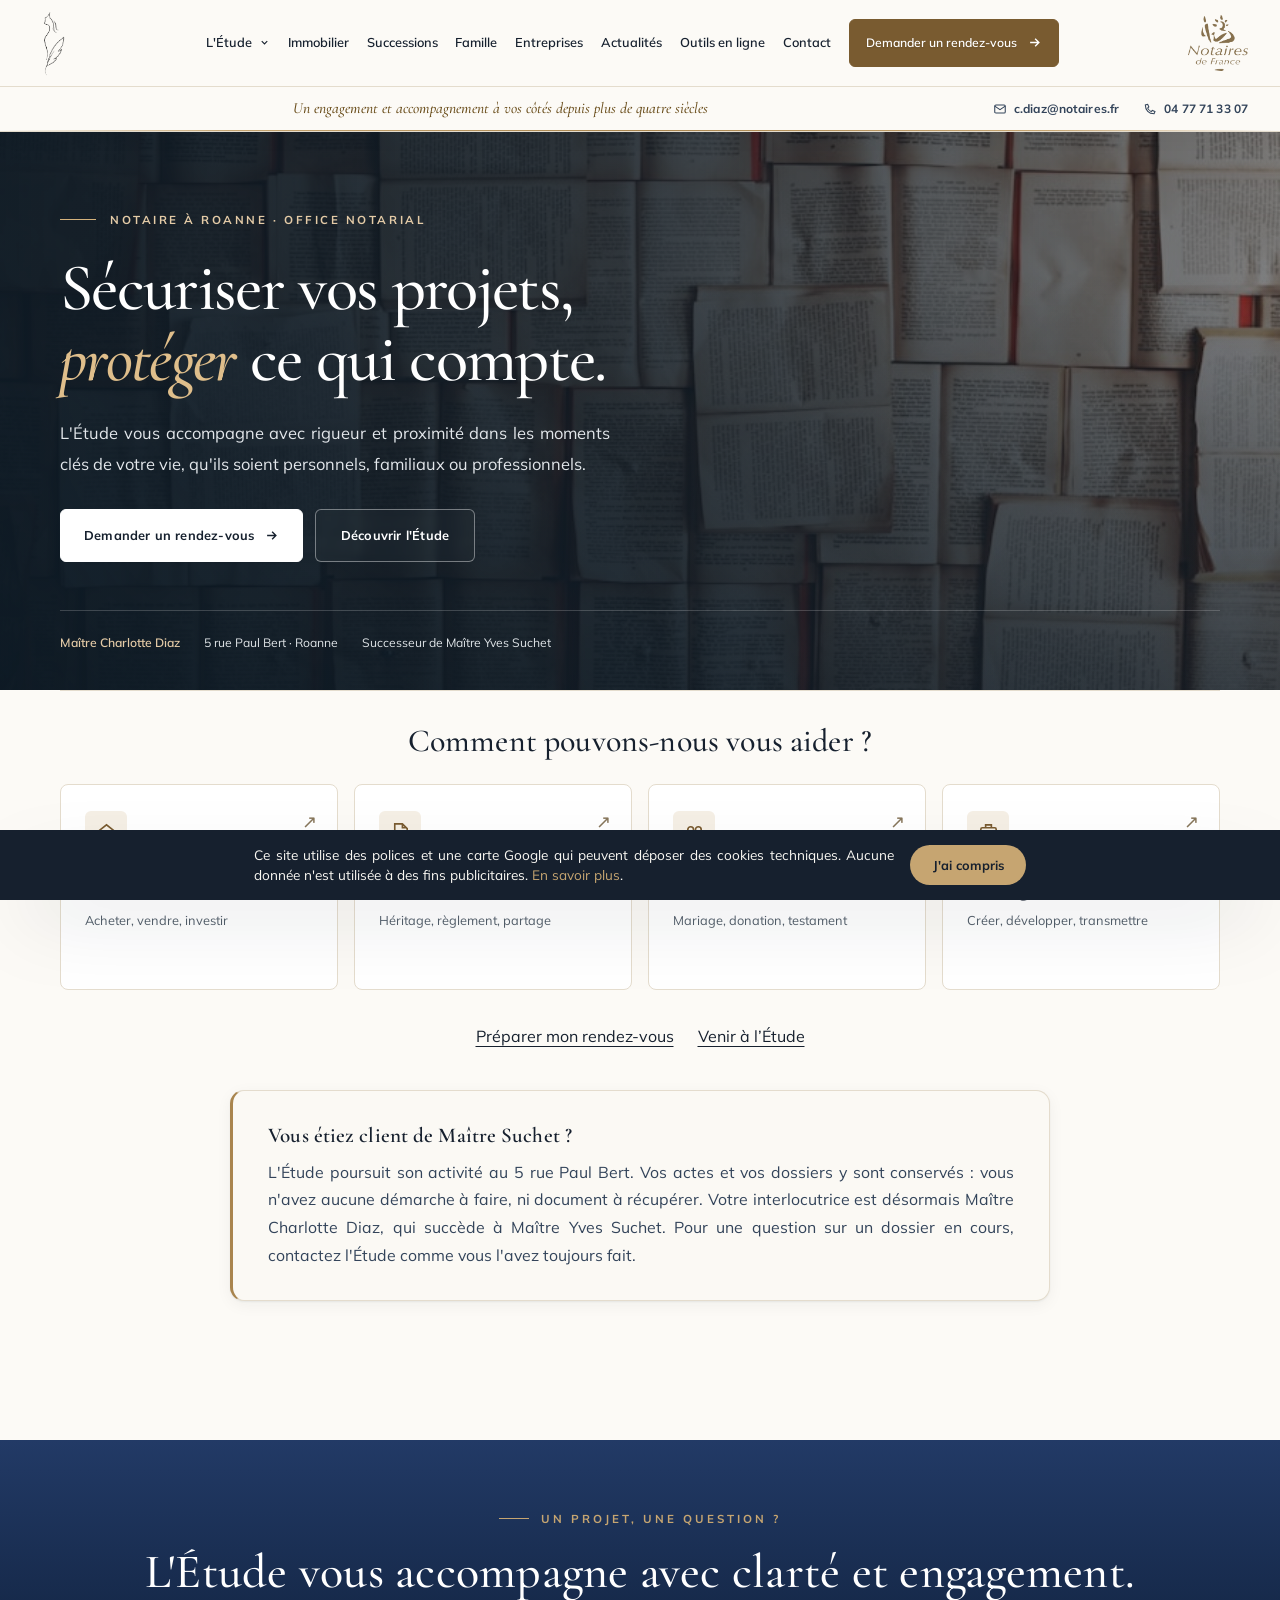
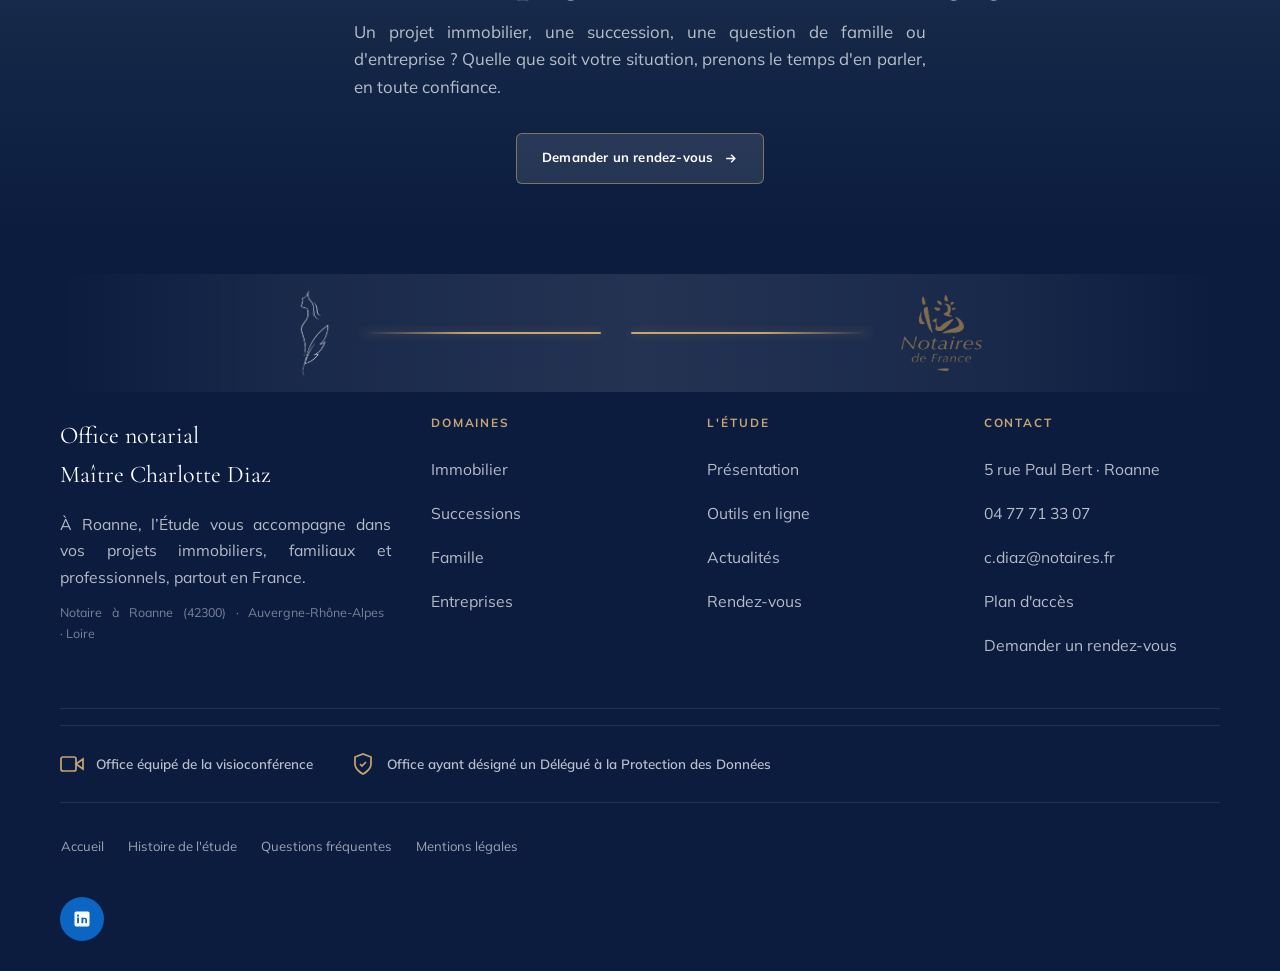
==== commit 8e78c233: "Search Console : balise de verification Google et plan du site date du 17/10/2026 Co-Authored-By: Cl" ====
--- a/index.html
+++ b/index.html
@@ -53,6 +53,8 @@
      Voir la marche à suivre complète dans JOUR_J.md
      ══════════════════════════════════════════════════════════════════ -->
 <meta name="robots" content="index, follow">
+<!-- Search Console : preuve de propriete du site (ajoutee le 17/10/2026, ne pas supprimer) -->
+<meta name="google-site-verification" content="ojgcp853mBGK7l5Q3OHhJ_9zdiaJ1GlgSnjUAI48URI" />
 <meta property="og:title" content="Notaire à Roanne (42) — Me Charlotte Diaz, successeur de Me Yves Suchet">
 <meta property="og:description" content="Notaire à Roanne, en Auvergne-Rhône-Alpes : achat et vente immobilière, règlement de succession, donation, testament, entreprise. Maître Charlotte Diaz succède à Maître Yves Suchet — l'étude poursuit son activité au 5 rue Paul Bert.">
 <meta property="og:type" content="website">
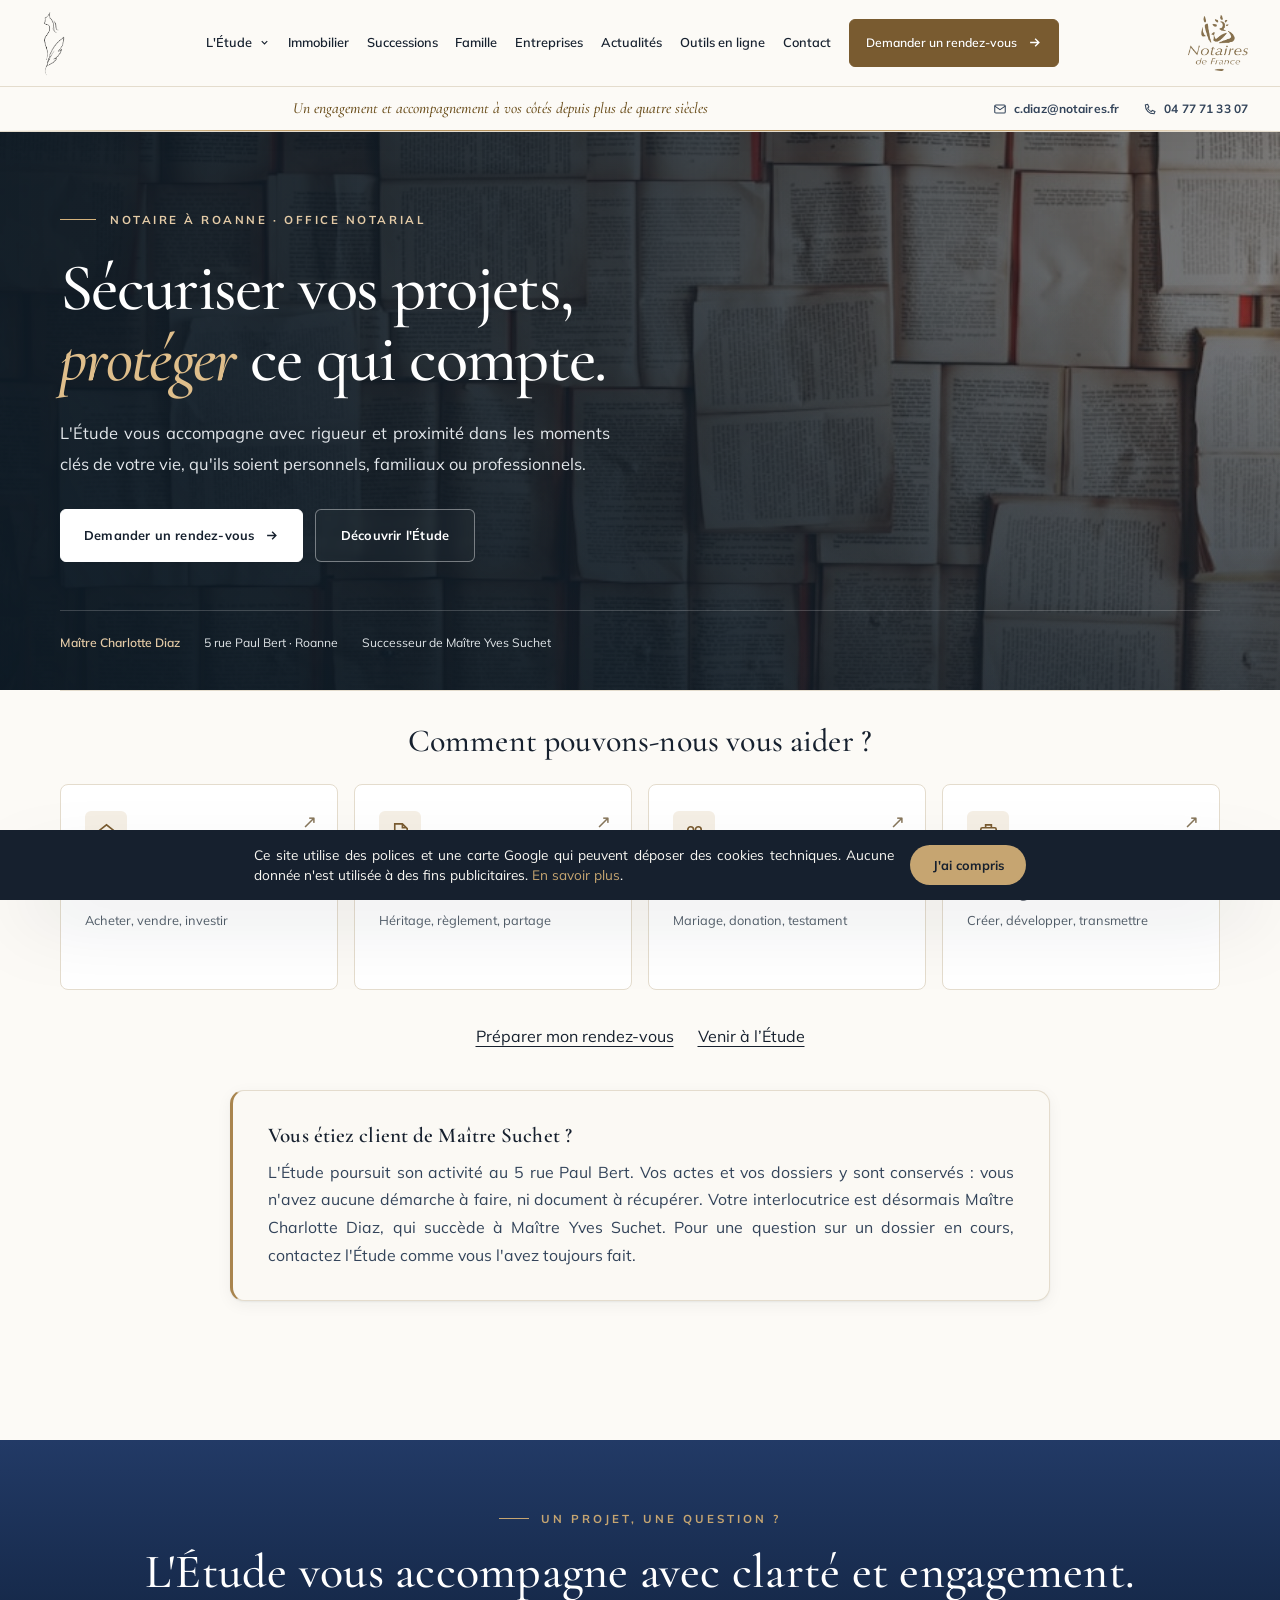
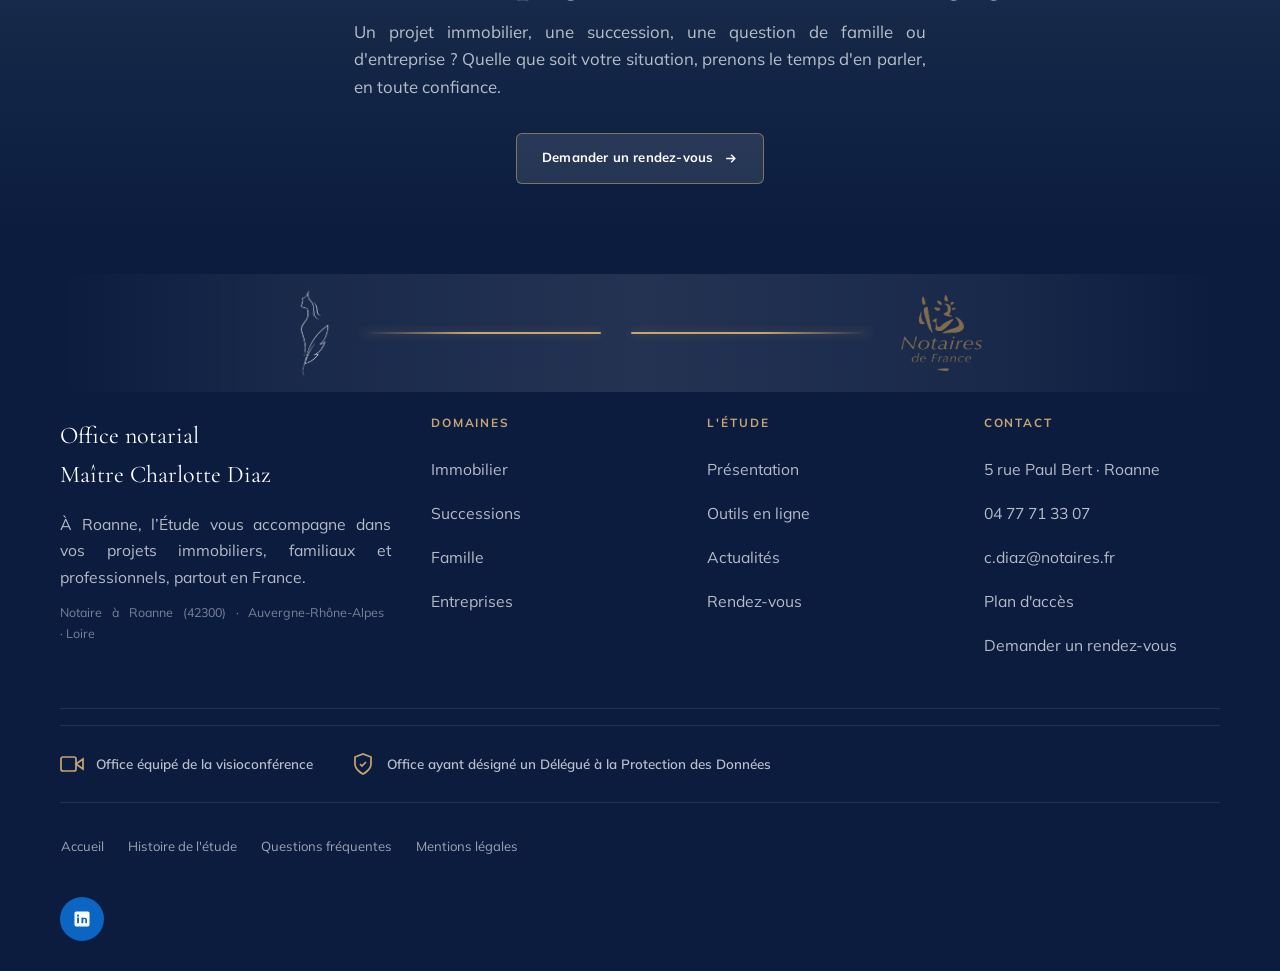
==== commit 220772ec: "Mentions legales : date de mise a jour (17 octobre 2026) Co-Authored-By: Claude Opus 5.5 <noreply@an" ====
--- a/index.html
+++ b/index.html
@@ -925,7 +925,7 @@
       <p>Les polices Google Fonts sont chargées pour l’affichage. La carte Google Maps se charge uniquement lorsque vous cliquez sur « Afficher la carte Google Maps ». Vous pouvez également ouvrir l’itinéraire directement sur Google Maps.</p>
 
       <p class="legal-note">Pour toute question relative à ces mentions, vous pouvez nous écrire à <a href="mailto:c.diaz@notaires.fr">c.diaz@notaires.fr</a>.<br>
-      Dernière mise à jour&#160;: <span class="todo">[date de mise en ligne]</span></p>
+      Dernière mise à jour&#160;: 17 octobre 2026</p>
 
     </div>
   </div>
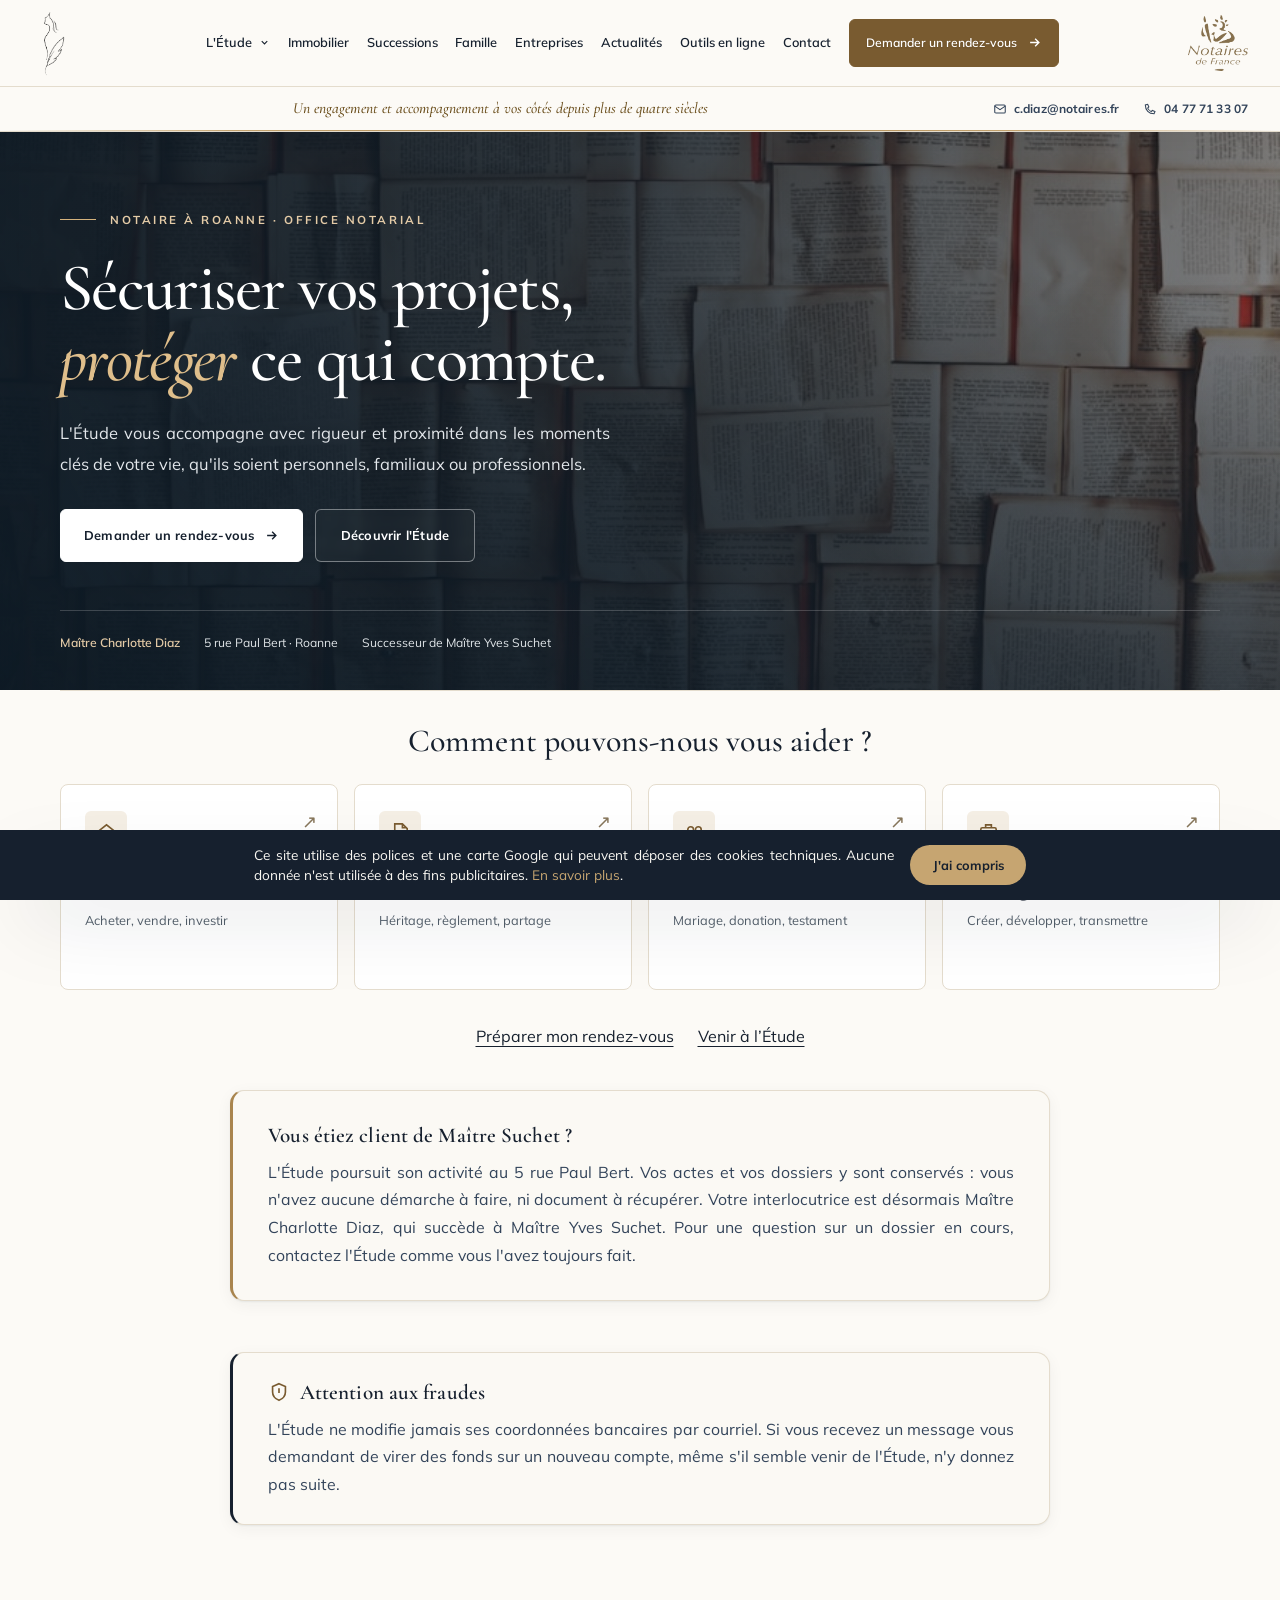
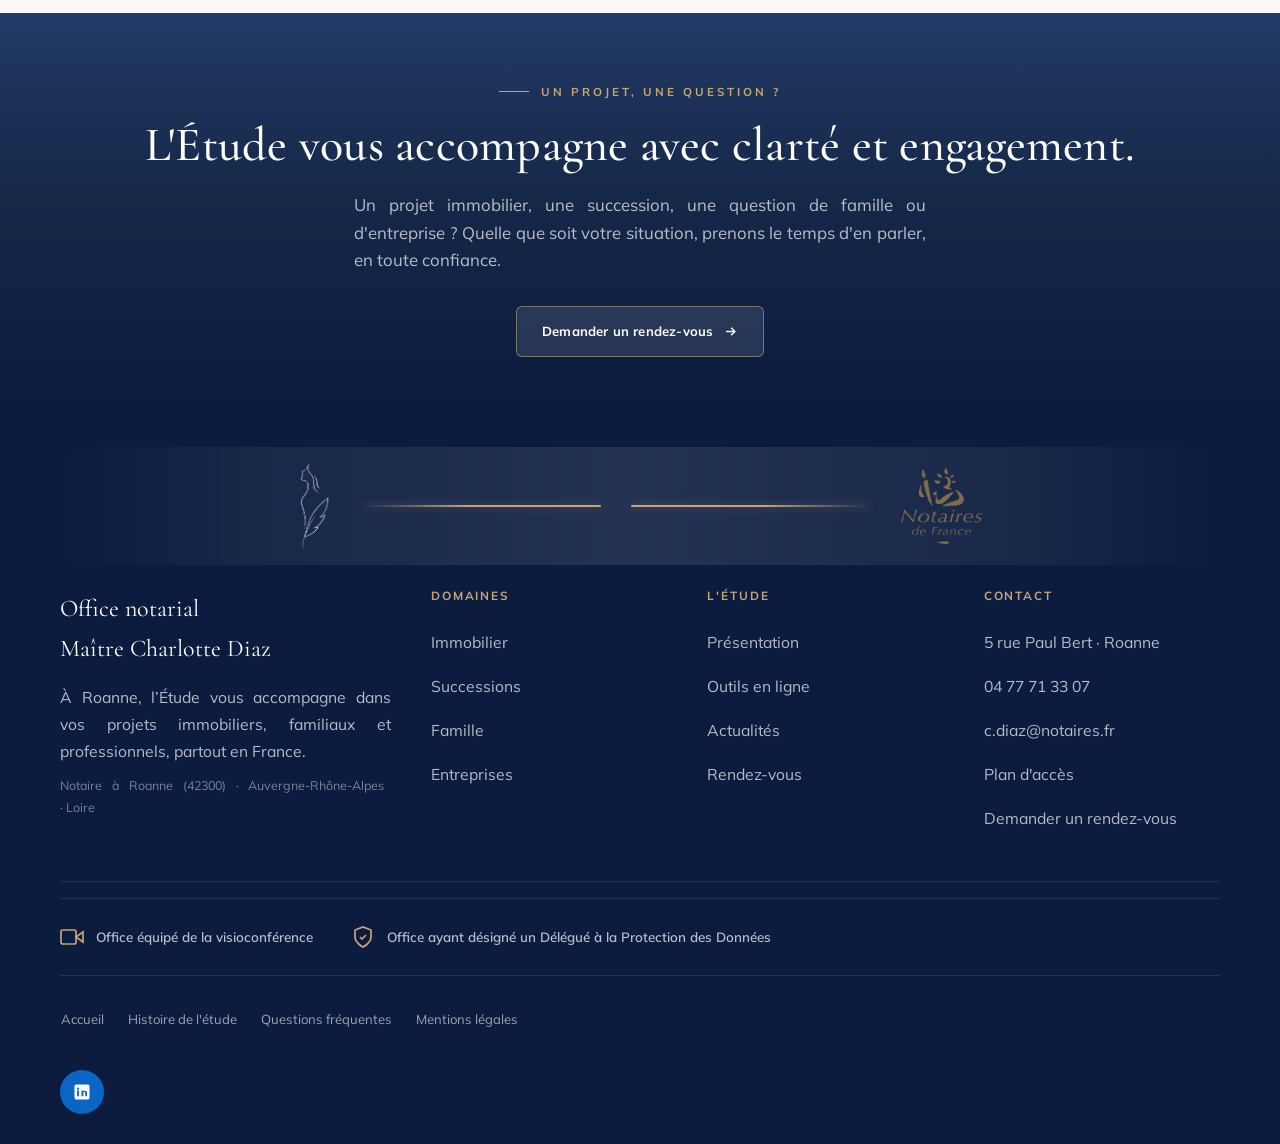
==== commit a8baa738: "Alerte aux faux RIB : encadre sur l'accueil et dans Contact Texte valide par Charlotte le 17/10/2026" ====
--- a/index.html
+++ b/index.html
@@ -254,6 +254,14 @@
       <p>L'Étude poursuit son activité au 5 rue Paul Bert. Vos actes et vos dossiers y sont conservés&#160;: vous n'avez aucune démarche à faire, ni document à récupérer. Votre interlocutrice est désormais Maître Charlotte Diaz, qui succède à Maître Yves Suchet. Pour une question sur un dossier en cours, contactez l'Étude comme vous l'avez toujours fait.</p>
     </aside>
 
+    <!-- Alerte aux faux RIB. Texte validé mot pour mot par Charlotte le 17/10/2026.
+         Choix de Charlotte : ne PAS inviter à appeler l'Étude avant un virement.
+         Même texte dans la rubrique Contact : modifier les deux ensemble. -->
+    <aside class="alerte-fraude reveal" aria-labelledby="alerte-fraude-accueil">
+      <h2 class="alerte-fraude-titre" id="alerte-fraude-accueil"><svg viewBox="0 0 24 24" fill="none" stroke="currentColor" stroke-width="1.8" aria-hidden="true"><path d="M12 3l7 3v6c0 4.5-3 7.5-7 9-4-1.5-7-4.5-7-9V6z" /><path d="M12 8v5M12 16h.01" /></svg>Attention aux fraudes</h2>
+      <p>L'Étude ne modifie jamais ses coordonnées bancaires par courriel. Si vous recevez un message vous demandant de virer des fonds sur un nouveau compte, même s'il semble venir de l'Étude, n'y donnez pas suite.</p>
+    </aside>
+
 
   </div>
 </section>
@@ -849,6 +857,12 @@
       </div>
     </div>
 
+    <!-- Alerte aux faux RIB (17/10/2026) : même texte que sur l'accueil, modifier les deux ensemble. -->
+    <aside class="alerte-fraude reveal" aria-labelledby="alerte-fraude-contact">
+      <h3 class="alerte-fraude-titre" id="alerte-fraude-contact"><svg viewBox="0 0 24 24" fill="none" stroke="currentColor" stroke-width="1.8" aria-hidden="true"><path d="M12 3l7 3v6c0 4.5-3 7.5-7 9-4-1.5-7-4.5-7-9V6z" /><path d="M12 8v5M12 16h.01" /></svg>Attention aux fraudes</h3>
+      <p>L'Étude ne modifie jamais ses coordonnées bancaires par courriel. Si vous recevez un message vous demandant de virer des fonds sur un nouveau compte, même s'il semble venir de l'Étude, n'y donnez pas suite.</p>
+    </aside>
+
     <p style="text-align:center;font-size:.85rem;color:var(--ink-soft);margin-top:1rem">Maître Charlotte DIAZ - 5 rue Paul Bert - 42300 ROANNE</p>
   </div>
 </section>
--- a/assets/site.css
+++ b/assets/site.css
@@ -367,6 +367,27 @@
   @media(max-width:680px){
     .transmission{padding:1.5rem 1.4rem;margin-bottom:2.4rem}
     .transmission-titre{font-size:1.18rem}
+  }
+  /* ---------- ALERTE AUX FAUX RIB (17/10/2026) ---------- */
+  /* Meme famille que l encart Suchet ; filet encre au lieu du filet dore
+     pour marquer la mise en garde, sans rouge criard. */
+  .alerte-fraude{
+    max-width:820px;margin:24px auto 0;padding:1.6rem 2.2rem;
+    background:var(--cream);border:1px solid var(--line);
+    border-left:3px solid var(--ink);border-radius:var(--r);
+    box-shadow:var(--shadow-sm);
+  }
+  .alerte-fraude-titre{
+    display:flex;align-items:center;gap:.6rem;
+    font-family:var(--serif);font-size:1.32rem;font-weight:600;
+    color:var(--ink);margin:0 0 .6rem;line-height:1.3;
+  }
+  .alerte-fraude-titre svg{width:22px;height:22px;flex:none;color:var(--brass-deep)}
+  .alerte-fraude p{color:var(--ink-soft);font-size:.99rem;line-height:1.75;margin:0}
+  @media(max-width:680px){
+    .alerte-fraude{padding:1.4rem}
+    .alerte-fraude-titre{font-size:1.18rem}
+    .alerte-fraude p{font-size:1rem}
   }
 
   .news-cat{font-size:.7rem;font-weight:700;letter-spacing:.14em;text-transform:uppercase;color:var(--brass-deep);margin-bottom:.7rem}
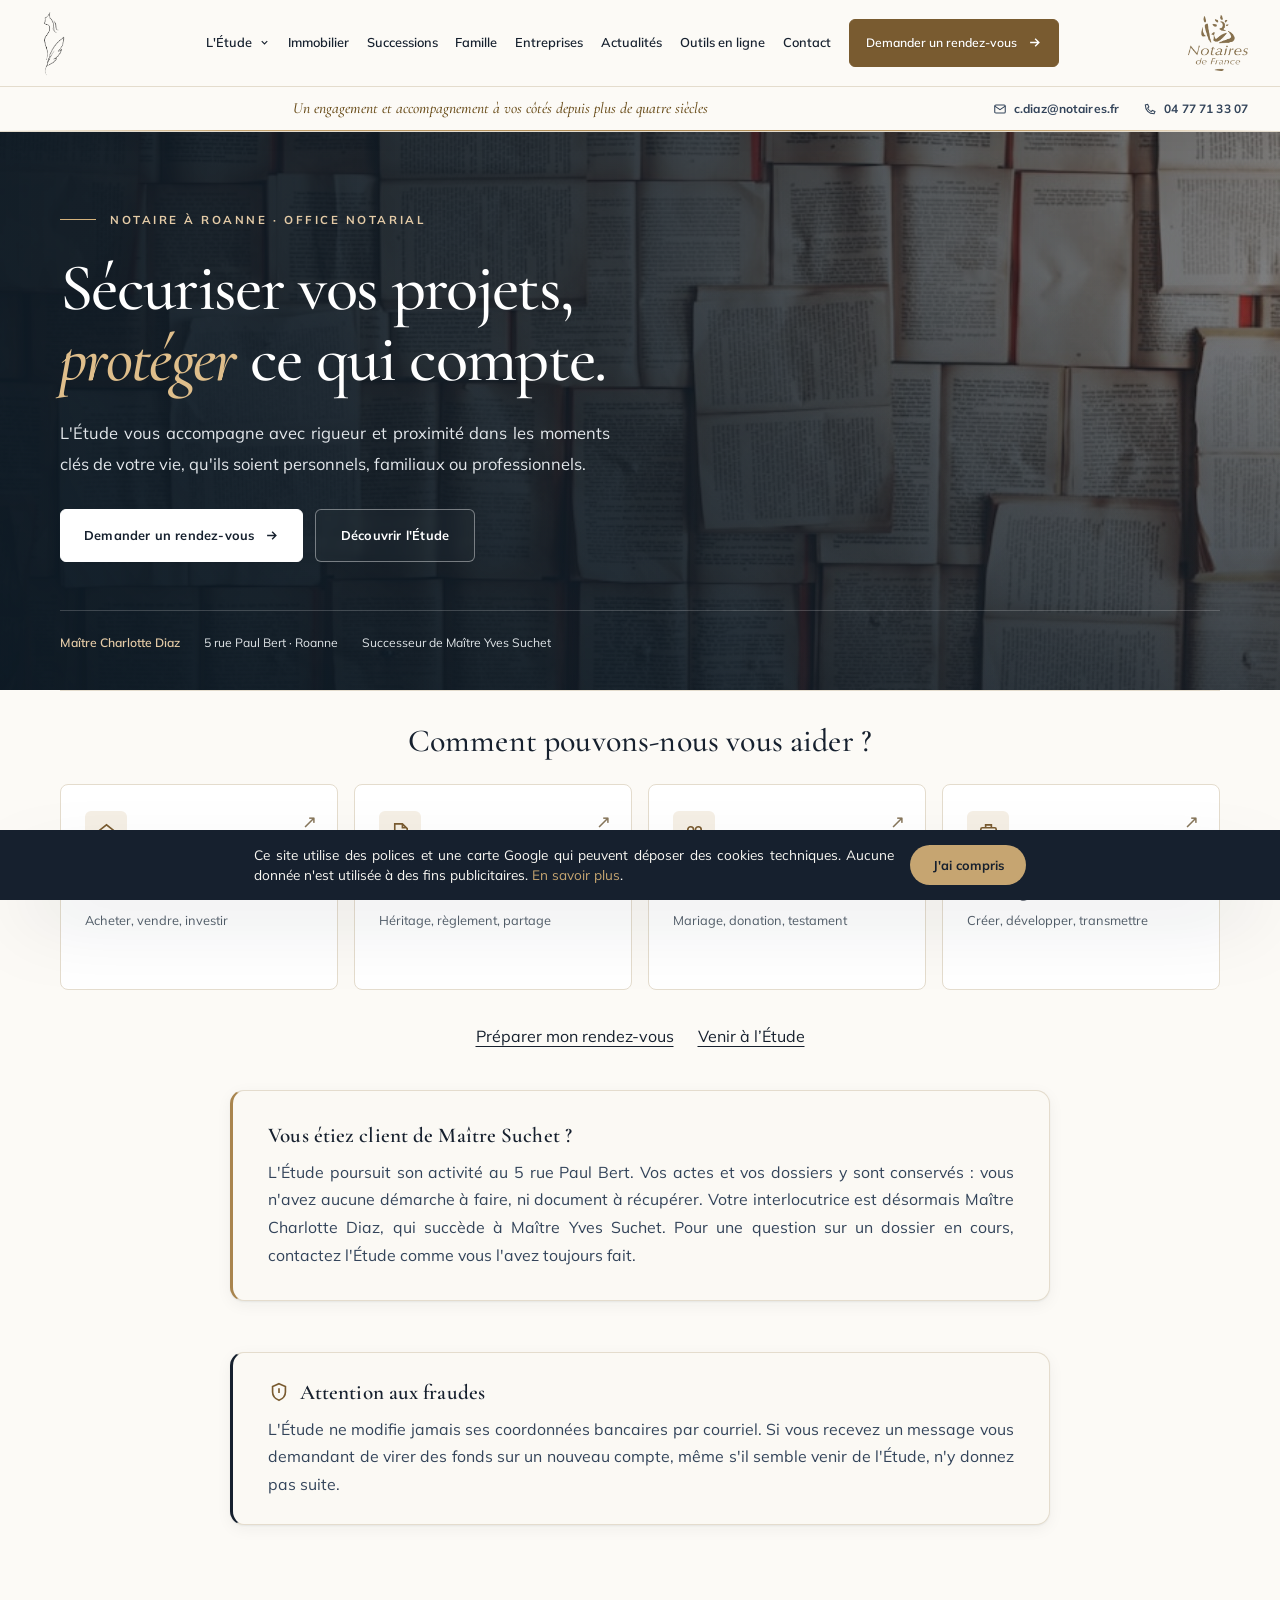
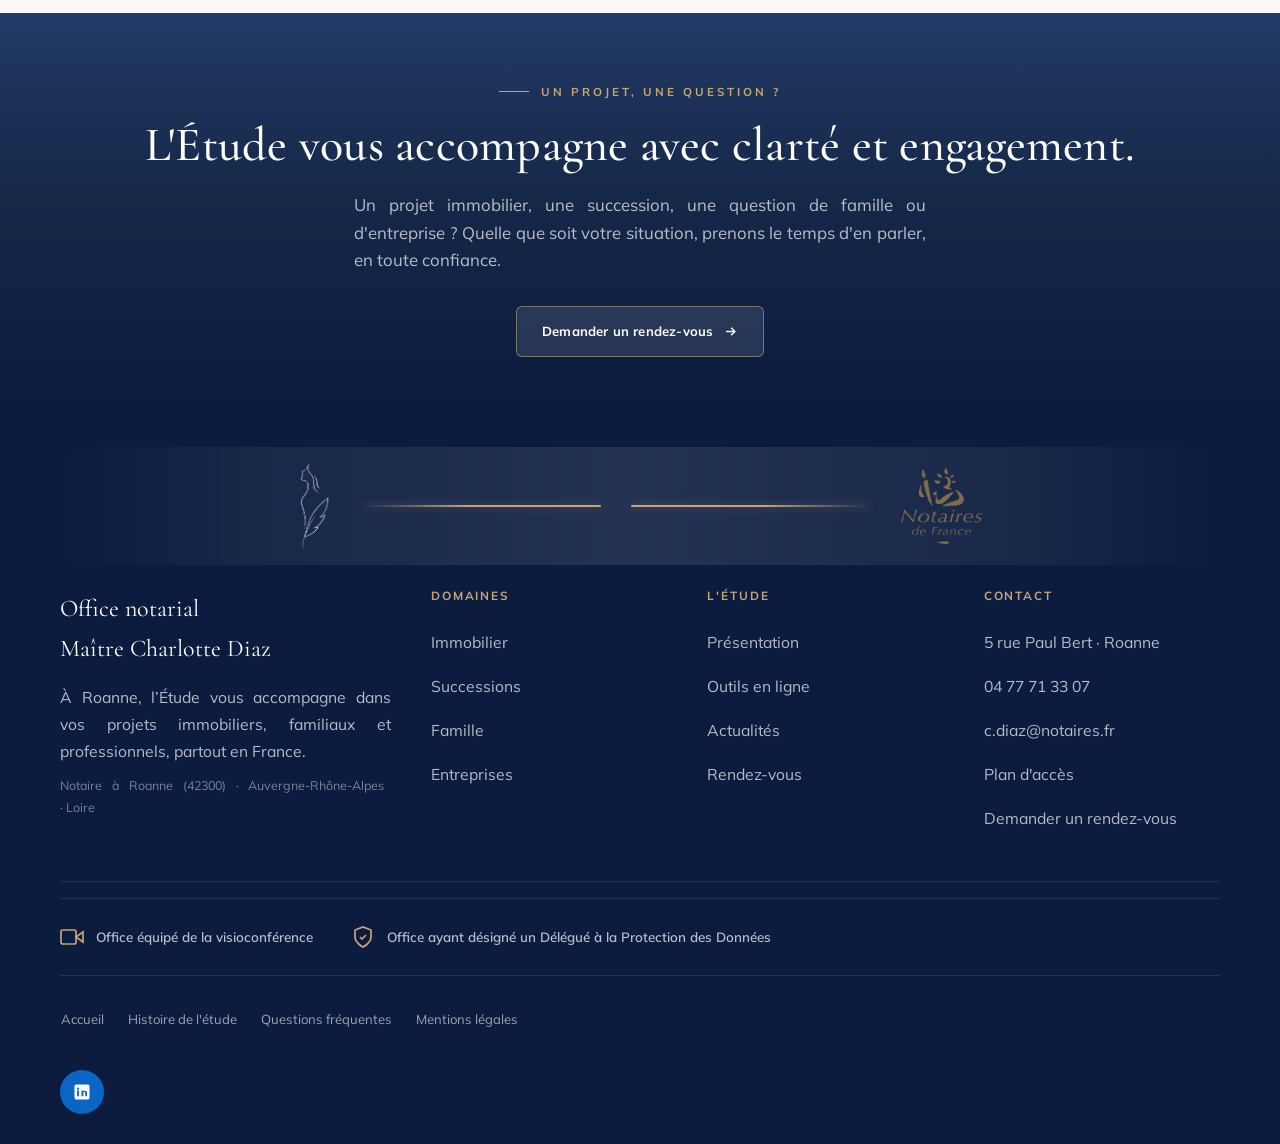
==== commit 48cd4ad9: "Bascule vers l'adresse definitive www.diaz-roanne.notaires.fr Valide par Charlotte le 22/10/2026. Ad" ====
--- a/index.html
+++ b/index.html
@@ -21,18 +21,16 @@
      la description et le texte de la page — qui sont déjà en place. -->
 
 <!-- ══════════════════════════════════════════════════════════════════
-     ADRESSE OFFICIELLE DE LA PAGE  ·  À METTRE À JOUR LE JOUR J
+     ADRESSE OFFICIELLE DE LA PAGE  ·  www.diaz-roanne.notaires.fr depuis le 22/10/2026
 
      Ces trois lignes disent à Google et aux réseaux sociaux :
      « la vraie adresse de ce site, c'est celle-ci ».
-     Aujourd'hui c'est l'adresse provisoire en .vercel.app.
-     👉 LE JOUR DE LA NOMINATION : remplacer les 3 adresses ci-dessous
-        par le domaine définitif (ex. https://diaz-roanne.notaires.fr/),
-        ainsi que le champ "url" de la fiche technique plus bas.
+     Adresse définitive depuis le 22/10/2026 : https://www.diaz-roanne.notaires.fr/
+     (l'ancienne adresse etude-charlotte-diaz.vercel.app redirige ici : voir vercel.json).
      ══════════════════════════════════════════════════════════════════ -->
-<link rel="canonical" href="https://etude-charlotte-diaz.vercel.app/">
-<meta property="og:url" content="https://etude-charlotte-diaz.vercel.app/">
-<meta property="og:image" content="https://etude-charlotte-diaz.vercel.app/assets/partage.jpg">
+<link rel="canonical" href="https://www.diaz-roanne.notaires.fr/">
+<meta property="og:url" content="https://www.diaz-roanne.notaires.fr/">
+<meta property="og:image" content="https://www.diaz-roanne.notaires.fr/assets/partage.jpg">
 <meta property="og:image:width" content="1200">
 <meta property="og:image:height" content="630">
 <meta property="og:image:alt" content="Étude notariale Charlotte Diaz — Notaire à Roanne">
@@ -65,8 +63,8 @@
   "name": "SELAS Charlotte DIAZ Notaire",
   "alternateName": ["Étude Notariale Charlotte Diaz", "Étude de Maître Yves Suchet", "Office notarial Suchet", "Étude Suchet — Roanne"],
   "description": "Étude notariale à Roanne (Loire). Maître Charlotte Diaz succède à Maître Yves Suchet à la tête de l'office du 5 rue Paul Bert. Immobilier, successions, droit de la famille et des entreprises, à Roanne, dans le Roannais et à Saint-Germain-Lespinasse.",
-  "url": "https://etude-charlotte-diaz.vercel.app/",
-  "image": "https://etude-charlotte-diaz.vercel.app/assets/partage.jpg",
+  "url": "https://www.diaz-roanne.notaires.fr/",
+  "image": "https://www.diaz-roanne.notaires.fr/assets/partage.jpg",
   "telephone": "+33477713307",
   "email": "c.diaz@notaires.fr",
   "address": {
--- a/assets/site.css
+++ b/assets/site.css
@@ -388,6 +388,33 @@
     .alerte-fraude{padding:1.4rem}
     .alerte-fraude-titre{font-size:1.18rem}
     .alerte-fraude p{font-size:1rem}
+  }
+  /* ---------- VENDRE A ROANNE : DEMARCHES LOCALES (17/10/2026) ---------- */
+  /* Page Immobilier, sous « Vous vendez ». Meme famille que l encart Suchet. */
+  .demarches-locales{
+    margin:2.2rem 0 0;padding:1.8rem 2.2rem;
+    background:var(--cream);border:1px solid var(--line);
+    border-left:3px solid var(--brass);border-radius:var(--r);
+    box-shadow:var(--shadow-sm);
+  }
+  .demarches-locales-titre{
+    font-family:var(--serif);font-size:1.4rem;font-weight:600;
+    color:var(--ink);margin:0 0 1rem;line-height:1.3;
+  }
+  .demarches-locales h4{font-family:var(--sans);font-size:.95rem;font-weight:700;color:var(--ink);margin:1.4rem 0 .35rem;line-height:1.4}
+  .demarches-locales-titre + h4{margin-top:0}
+  .demarches-locales p{color:var(--ink-soft);font-size:.99rem;line-height:1.75;margin:0}
+  .demarches-locales-lien{
+    display:inline-block;margin-top:.6rem;
+    color:var(--brass-deep);font-weight:600;font-size:.92rem;line-height:1.6;
+    text-decoration:underline;text-underline-offset:3px;
+  }
+  .demarches-locales-lien svg{width:14px;height:14px;margin-left:.3rem;vertical-align:-2px}
+  .demarches-locales p.demarches-locales-date{font-size:.82rem;font-style:italic;margin-top:1.3rem}
+  @media(max-width:680px){
+    .demarches-locales{padding:1.4rem}
+    .demarches-locales-titre{font-size:1.2rem}
+    .demarches-locales p{font-size:1rem}
   }
 
   .news-cat{font-size:.7rem;font-weight:700;letter-spacing:.14em;text-transform:uppercase;color:var(--brass-deep);margin-bottom:.7rem}
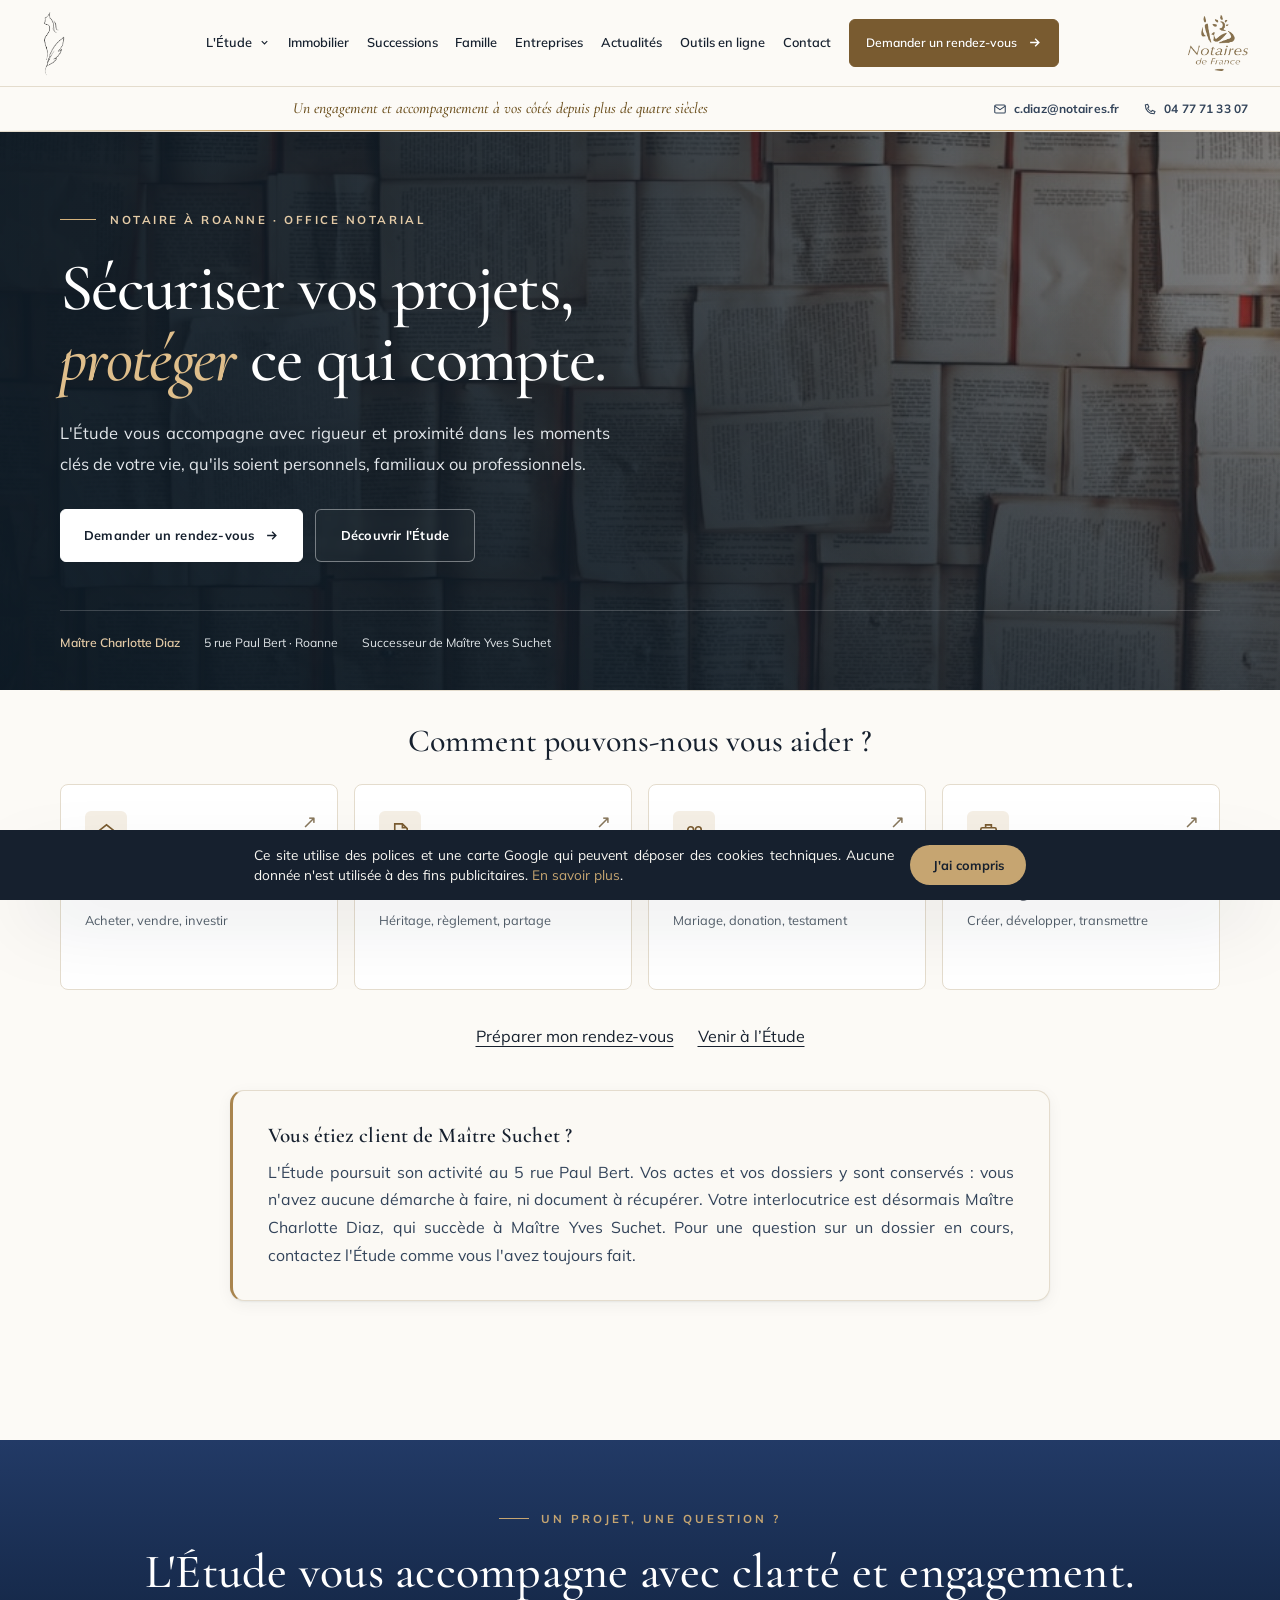
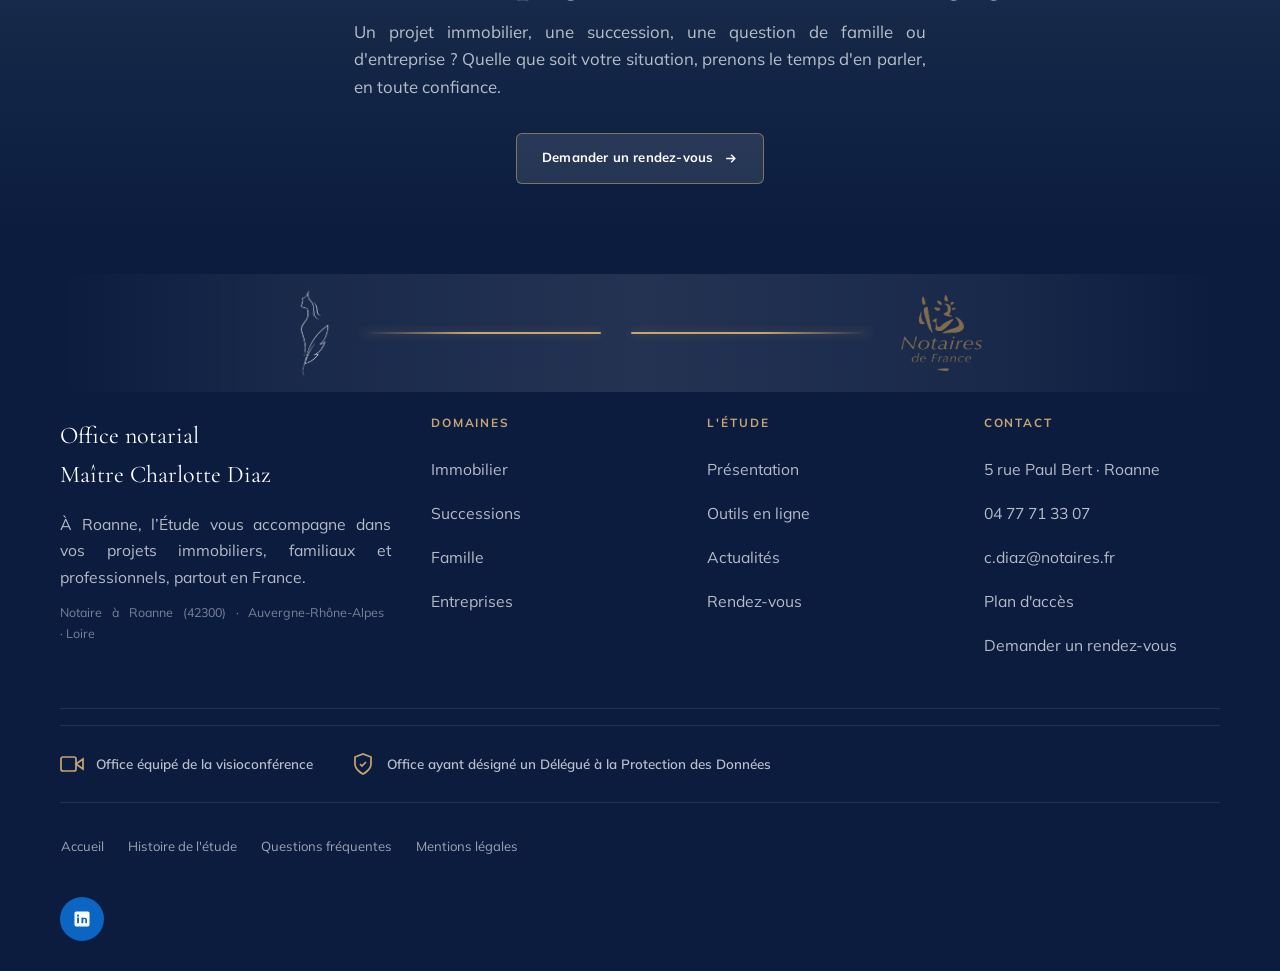
==== commit 3fee7741: "Retrait de l'alerte aux faux RIB (accueil et Contact) A la demande de Charlotte le 23/10/2026. Resta" ====
--- a/index.html
+++ b/index.html
@@ -53,6 +53,7 @@
 <meta name="robots" content="index, follow">
 <!-- Search Console : preuve de propriete du site (ajoutee le 17/10/2026, ne pas supprimer) -->
 <meta name="google-site-verification" content="ojgcp853mBGK7l5Q3OHhJ_9zdiaJ1GlgSnjUAI48URI" />
+<meta name="google-site-verification" content="t1kk4v26e42-ZHY4Cbsg1mL-zSmVAH6fYxi4WlZqvxU" />
 <meta property="og:title" content="Notaire à Roanne (42) — Me Charlotte Diaz, successeur de Me Yves Suchet">
 <meta property="og:description" content="Notaire à Roanne, en Auvergne-Rhône-Alpes : achat et vente immobilière, règlement de succession, donation, testament, entreprise. Maître Charlotte Diaz succède à Maître Yves Suchet — l'étude poursuit son activité au 5 rue Paul Bert.">
 <meta property="og:type" content="website">
@@ -252,14 +253,6 @@
       <p>L'Étude poursuit son activité au 5 rue Paul Bert. Vos actes et vos dossiers y sont conservés&#160;: vous n'avez aucune démarche à faire, ni document à récupérer. Votre interlocutrice est désormais Maître Charlotte Diaz, qui succède à Maître Yves Suchet. Pour une question sur un dossier en cours, contactez l'Étude comme vous l'avez toujours fait.</p>
     </aside>
 
-    <!-- Alerte aux faux RIB. Texte validé mot pour mot par Charlotte le 17/10/2026.
-         Choix de Charlotte : ne PAS inviter à appeler l'Étude avant un virement.
-         Même texte dans la rubrique Contact : modifier les deux ensemble. -->
-    <aside class="alerte-fraude reveal" aria-labelledby="alerte-fraude-accueil">
-      <h2 class="alerte-fraude-titre" id="alerte-fraude-accueil"><svg viewBox="0 0 24 24" fill="none" stroke="currentColor" stroke-width="1.8" aria-hidden="true"><path d="M12 3l7 3v6c0 4.5-3 7.5-7 9-4-1.5-7-4.5-7-9V6z" /><path d="M12 8v5M12 16h.01" /></svg>Attention aux fraudes</h2>
-      <p>L'Étude ne modifie jamais ses coordonnées bancaires par courriel. Si vous recevez un message vous demandant de virer des fonds sur un nouveau compte, même s'il semble venir de l'Étude, n'y donnez pas suite.</p>
-    </aside>
-
 
   </div>
 </section>
@@ -855,12 +848,6 @@
       </div>
     </div>
 
-    <!-- Alerte aux faux RIB (17/10/2026) : même texte que sur l'accueil, modifier les deux ensemble. -->
-    <aside class="alerte-fraude reveal" aria-labelledby="alerte-fraude-contact">
-      <h3 class="alerte-fraude-titre" id="alerte-fraude-contact"><svg viewBox="0 0 24 24" fill="none" stroke="currentColor" stroke-width="1.8" aria-hidden="true"><path d="M12 3l7 3v6c0 4.5-3 7.5-7 9-4-1.5-7-4.5-7-9V6z" /><path d="M12 8v5M12 16h.01" /></svg>Attention aux fraudes</h3>
-      <p>L'Étude ne modifie jamais ses coordonnées bancaires par courriel. Si vous recevez un message vous demandant de virer des fonds sur un nouveau compte, même s'il semble venir de l'Étude, n'y donnez pas suite.</p>
-    </aside>
-
     <p style="text-align:center;font-size:.85rem;color:var(--ink-soft);margin-top:1rem">Maître Charlotte DIAZ - 5 rue Paul Bert - 42300 ROANNE</p>
   </div>
 </section>
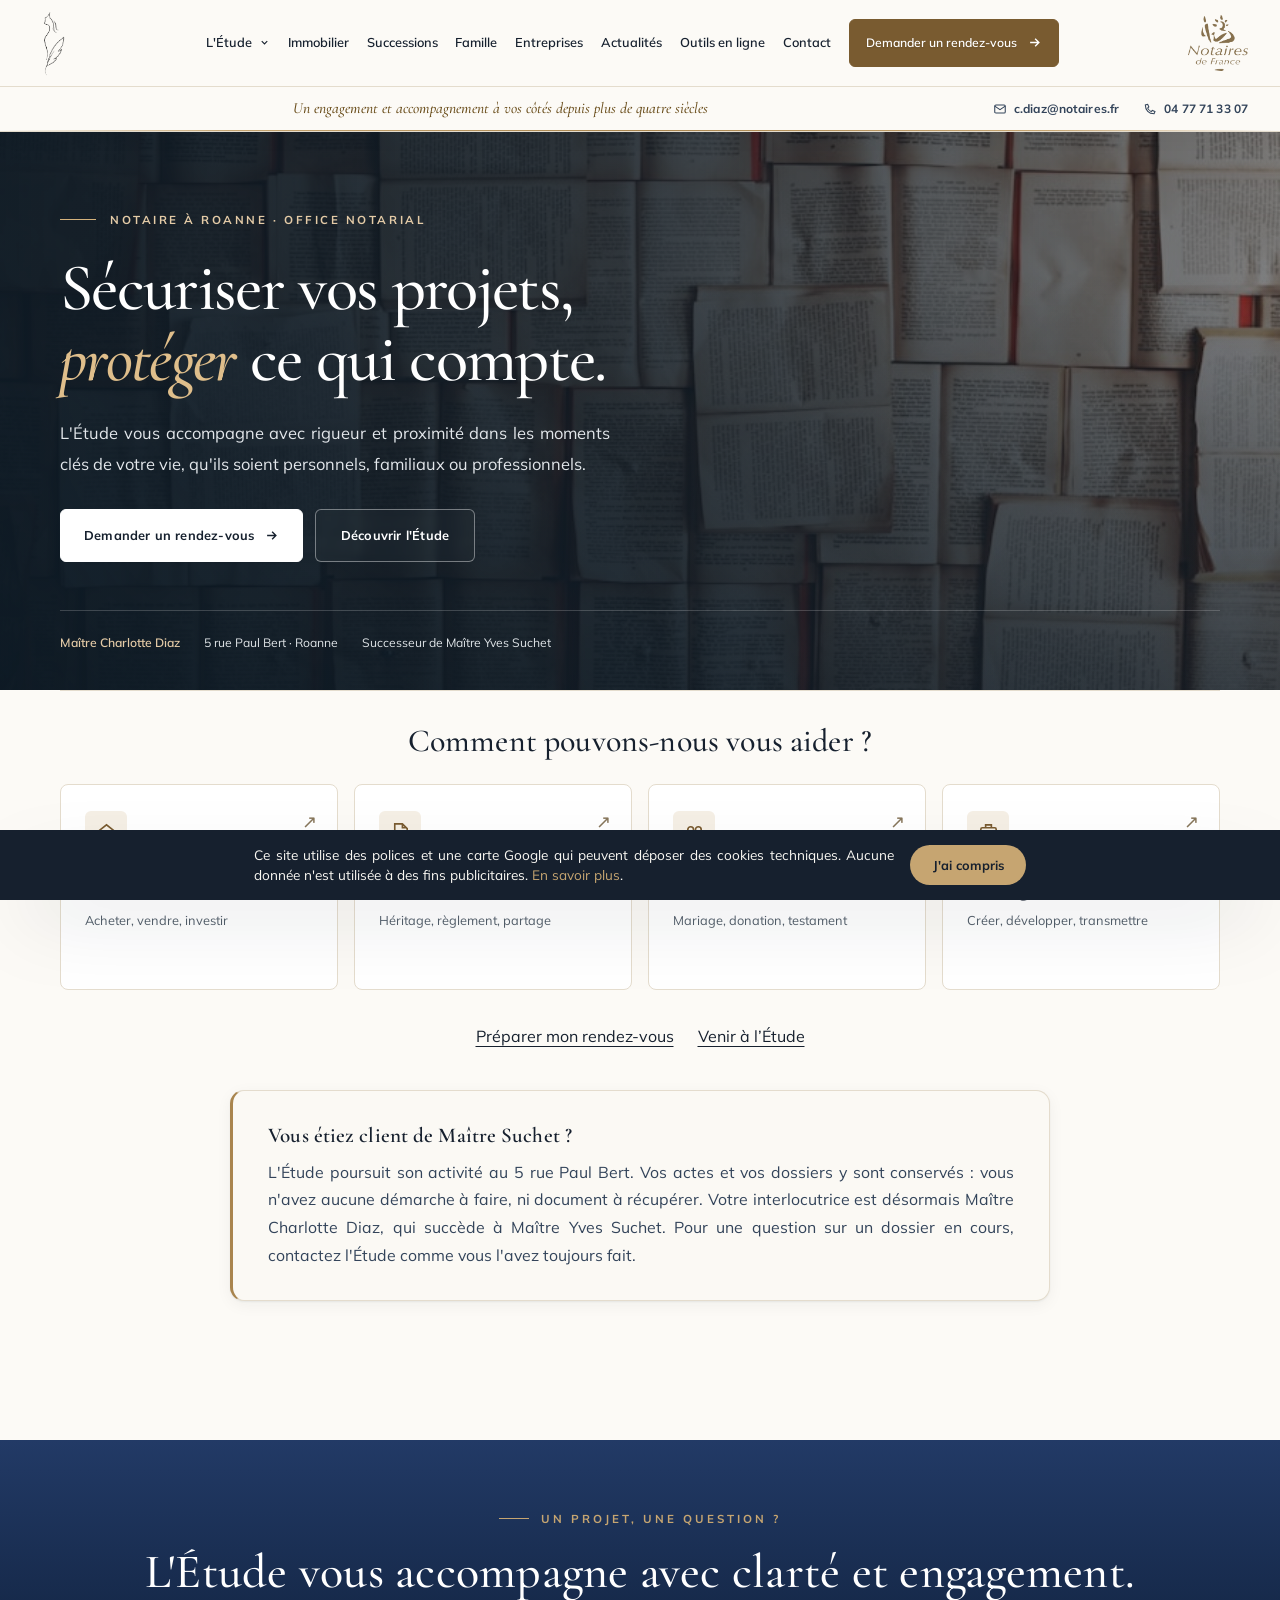
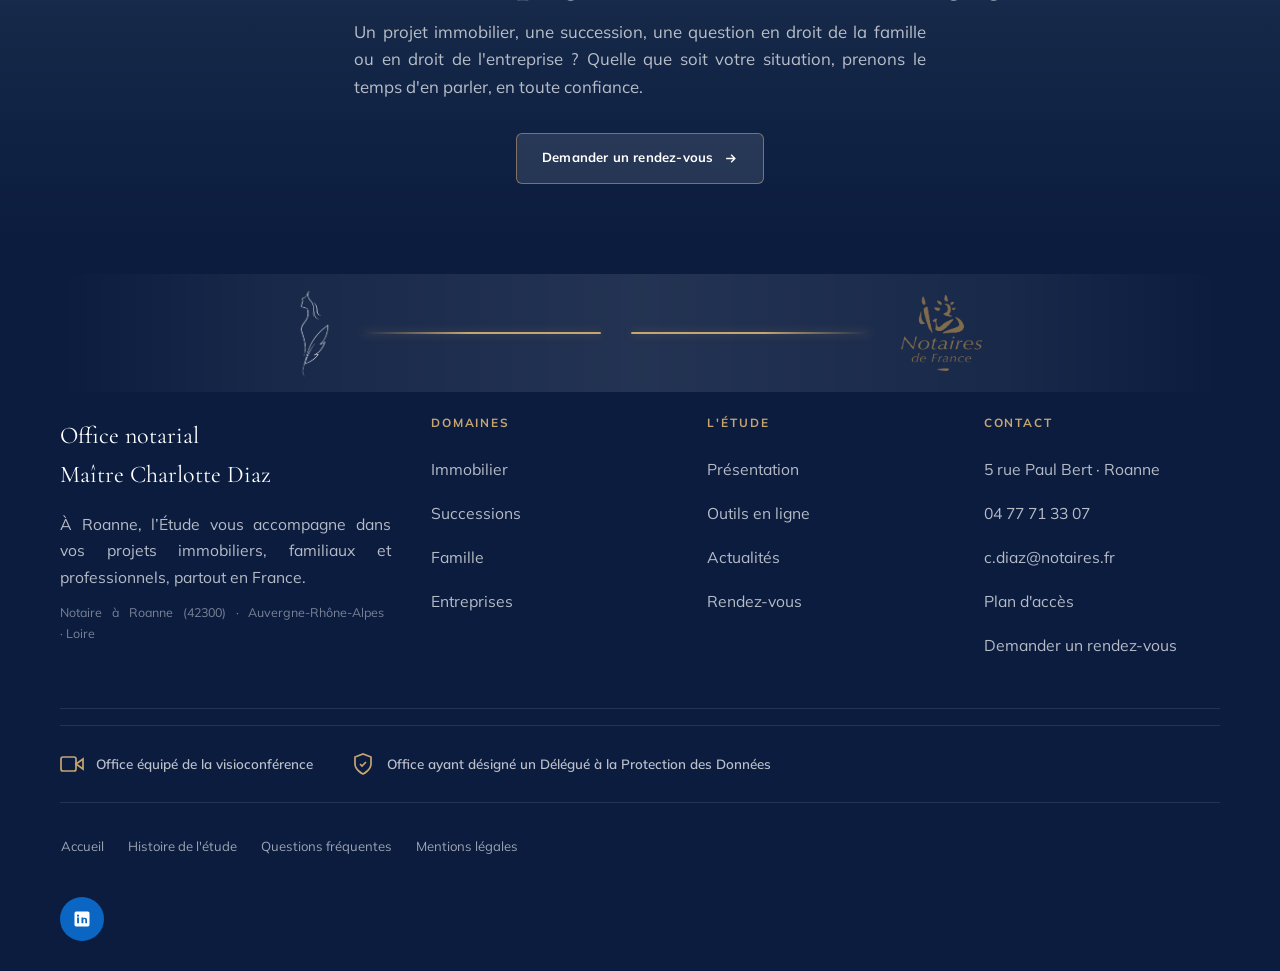
==== commit b03361f4: "Formulation : « une question en droit de la famille ou en droit de l'entreprise »" ====
--- a/index.html
+++ b/index.html
@@ -937,7 +937,7 @@
     <div class="cta-band reveal">
       <div class="eyebrow" style="justify-content:center">Un projet, une question&#160;?</div>
       <h2>L'Étude vous accompagne avec clarté et engagement.</h2>
-      <p>Un projet immobilier, une succession, une question de famille ou d'entreprise&#160;? Quelle que soit votre situation, prenons le temps d'en parler, en toute confiance.</p>
+      <p>Un projet immobilier, une succession, une question en droit de la famille ou en droit de l'entreprise&#160;? Quelle que soit votre situation, prenons le temps d'en parler, en toute confiance.</p>
       <a data-route="rdv" href="#rdv" class="btn btn-light">Demander un rendez-vous
         <svg viewBox="0 0 24 24" fill="none" stroke="currentColor" stroke-width="2.2"><path d="M5 12h14M13 6l6 6-6 6" /></svg>
       </a>
